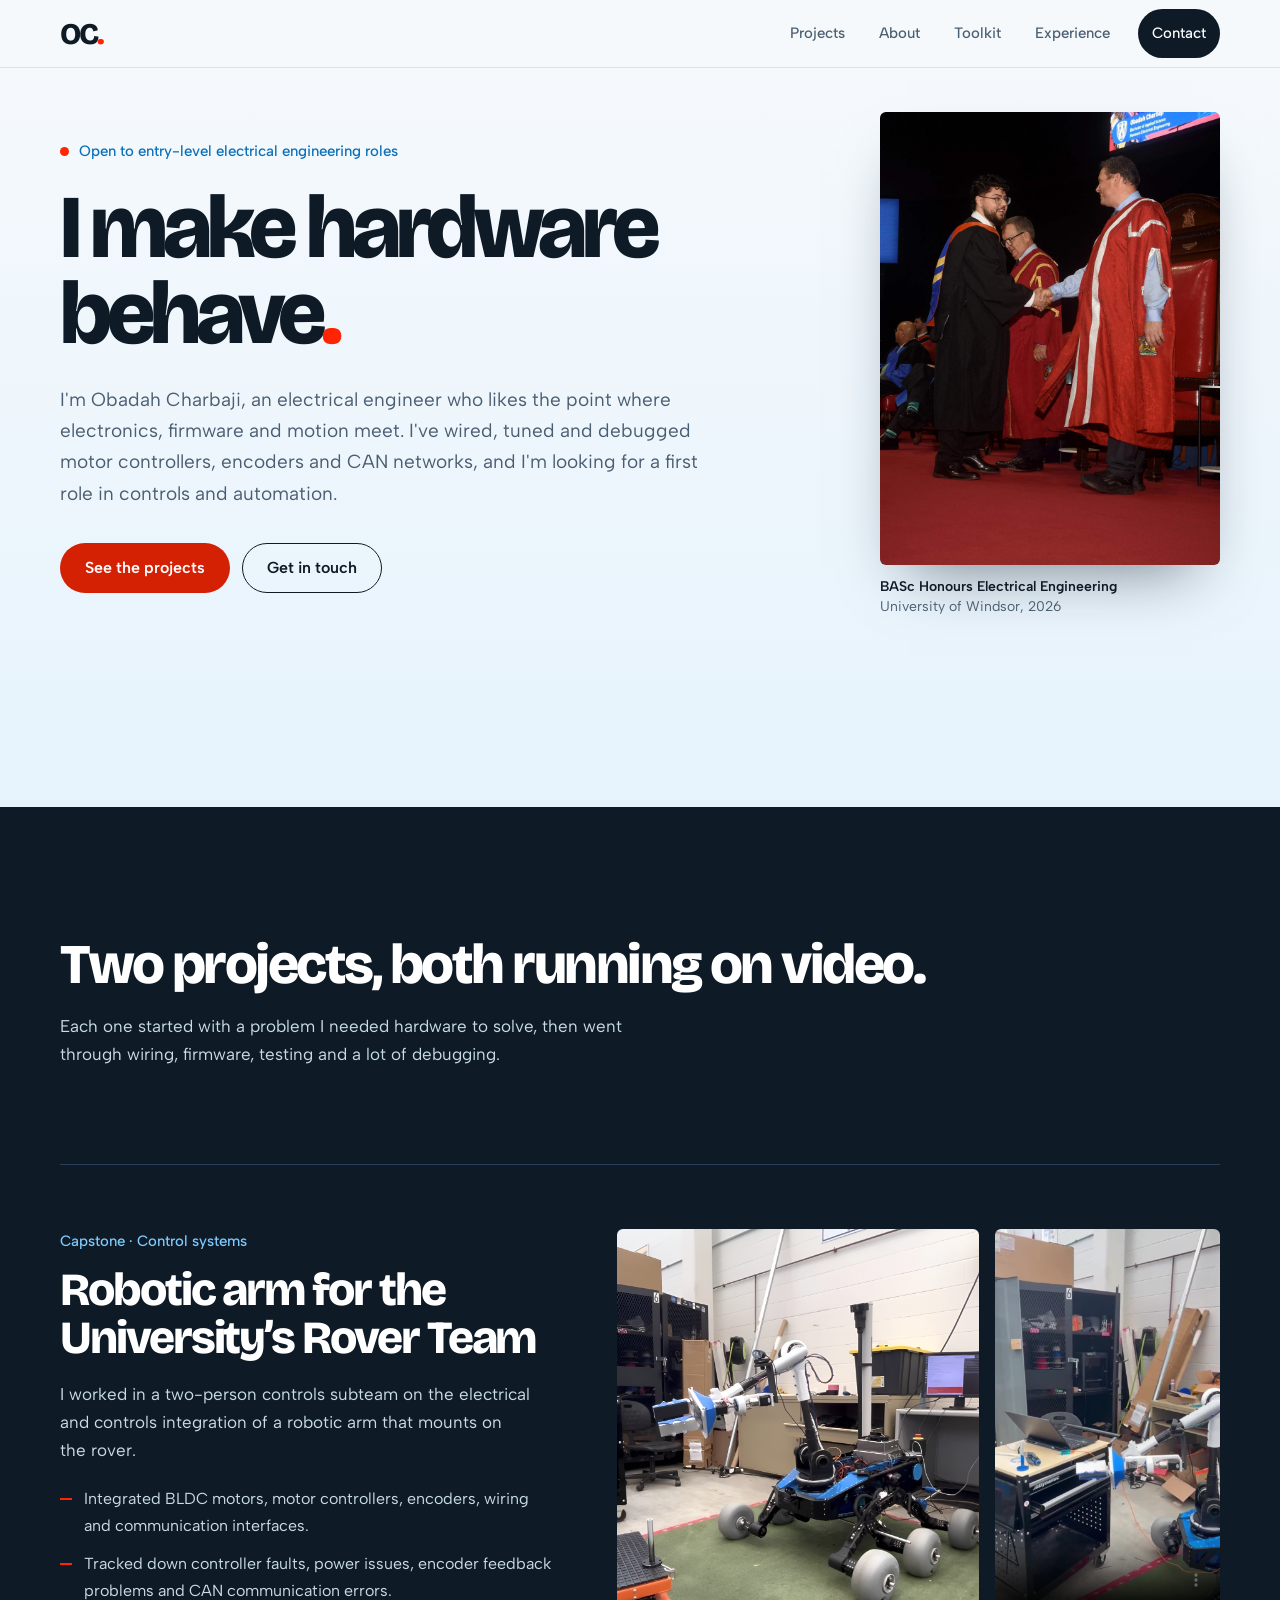
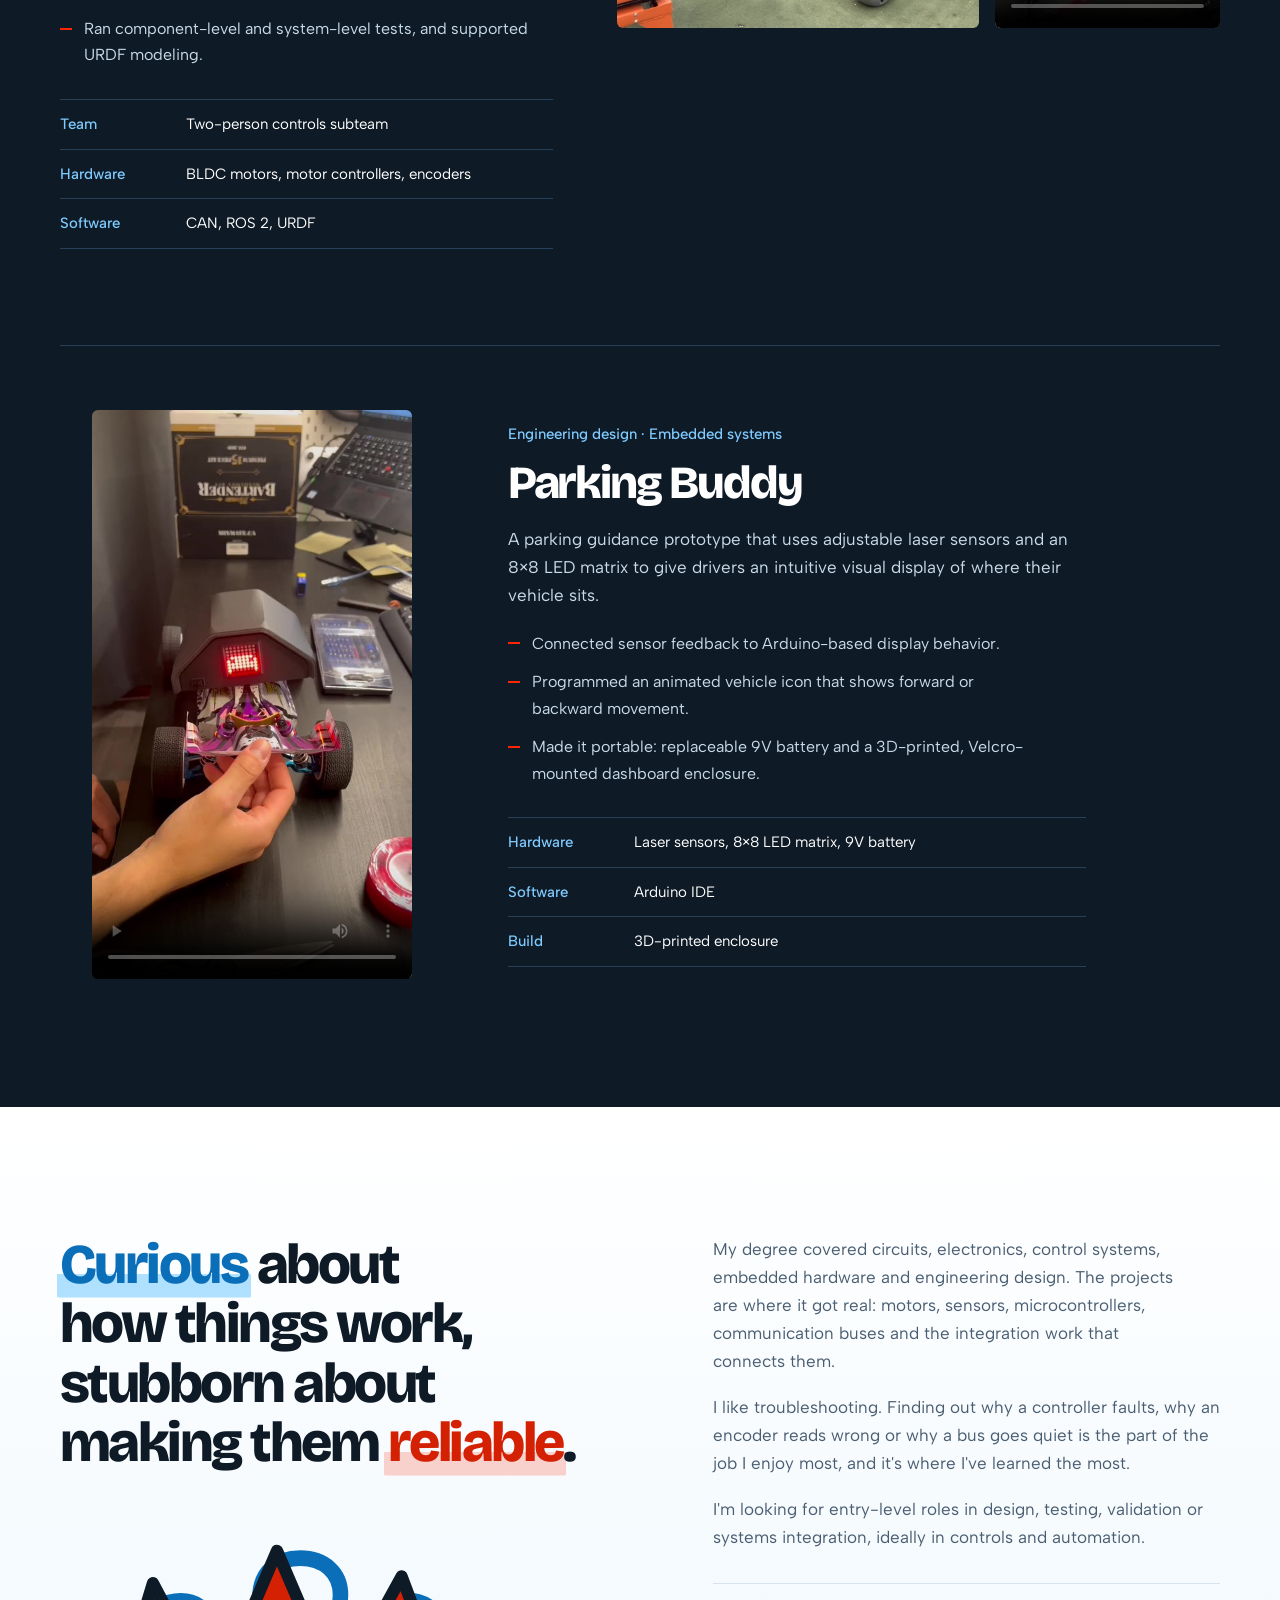
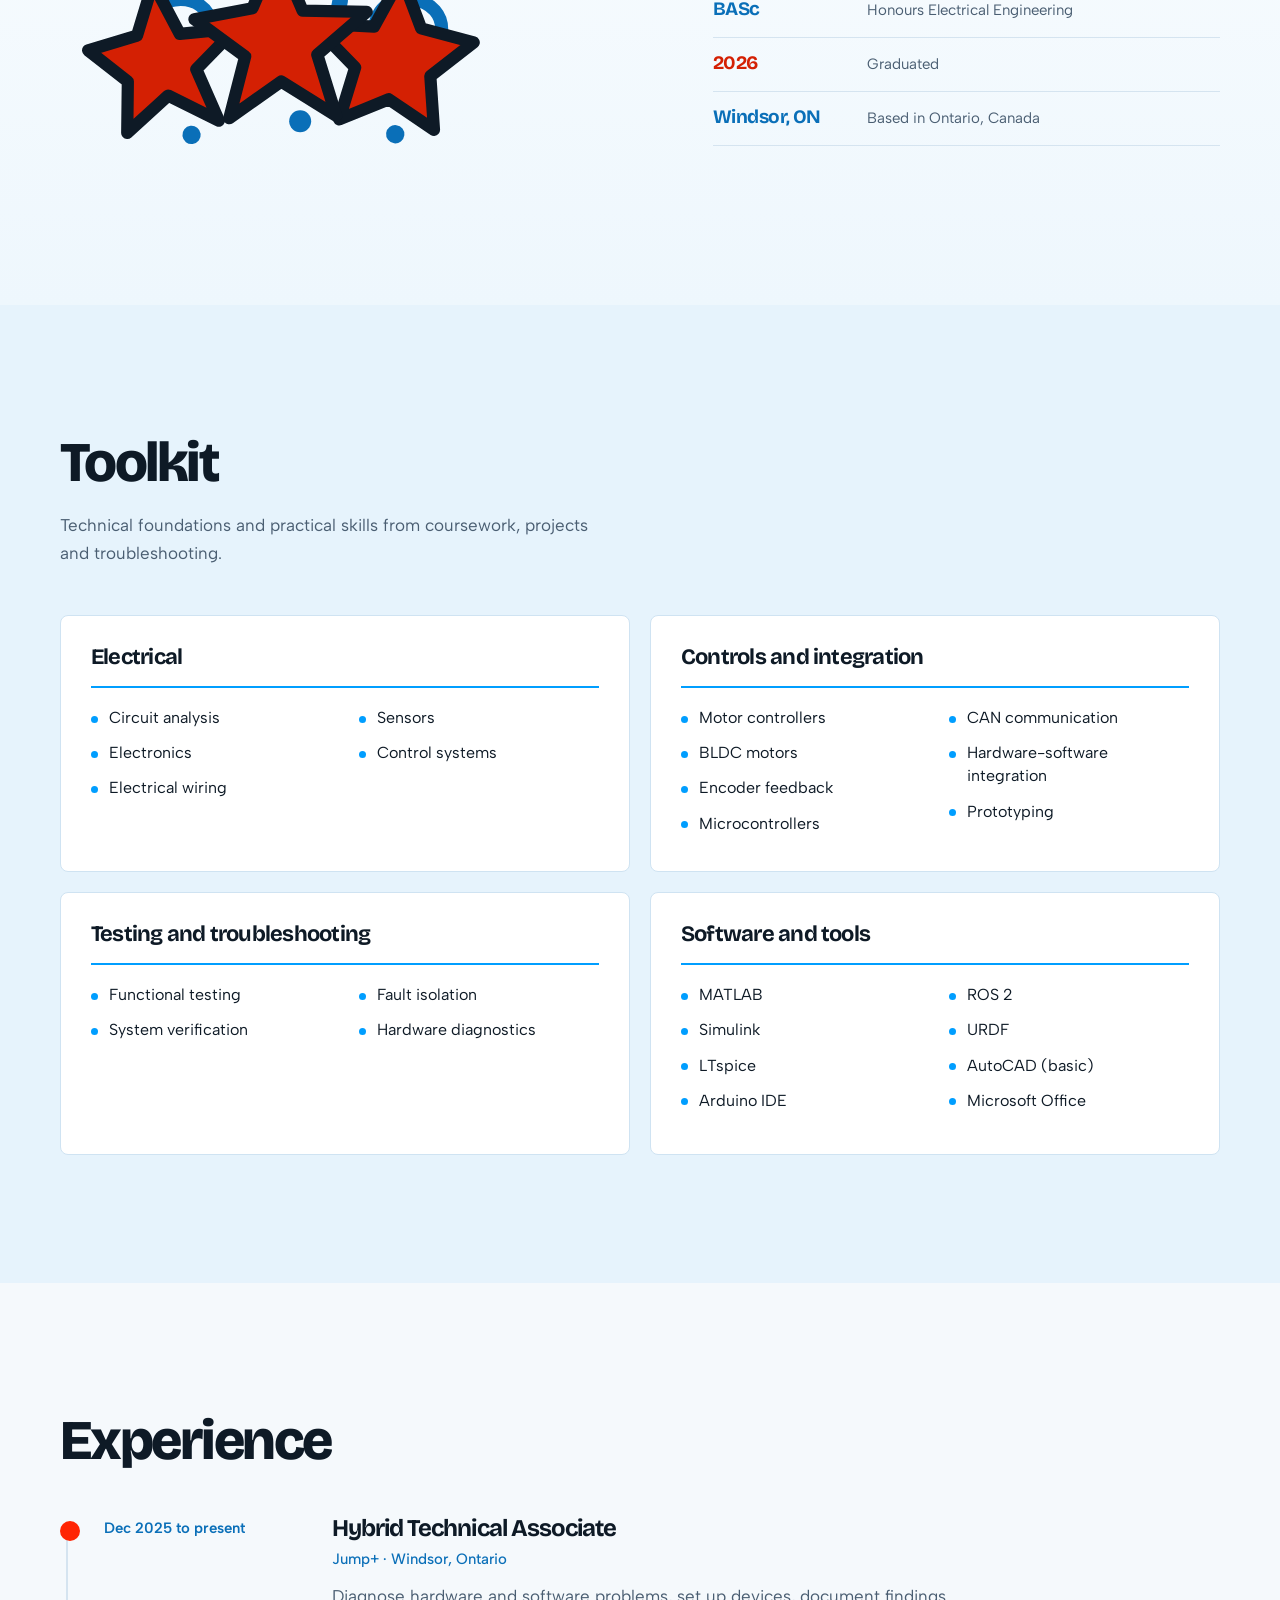
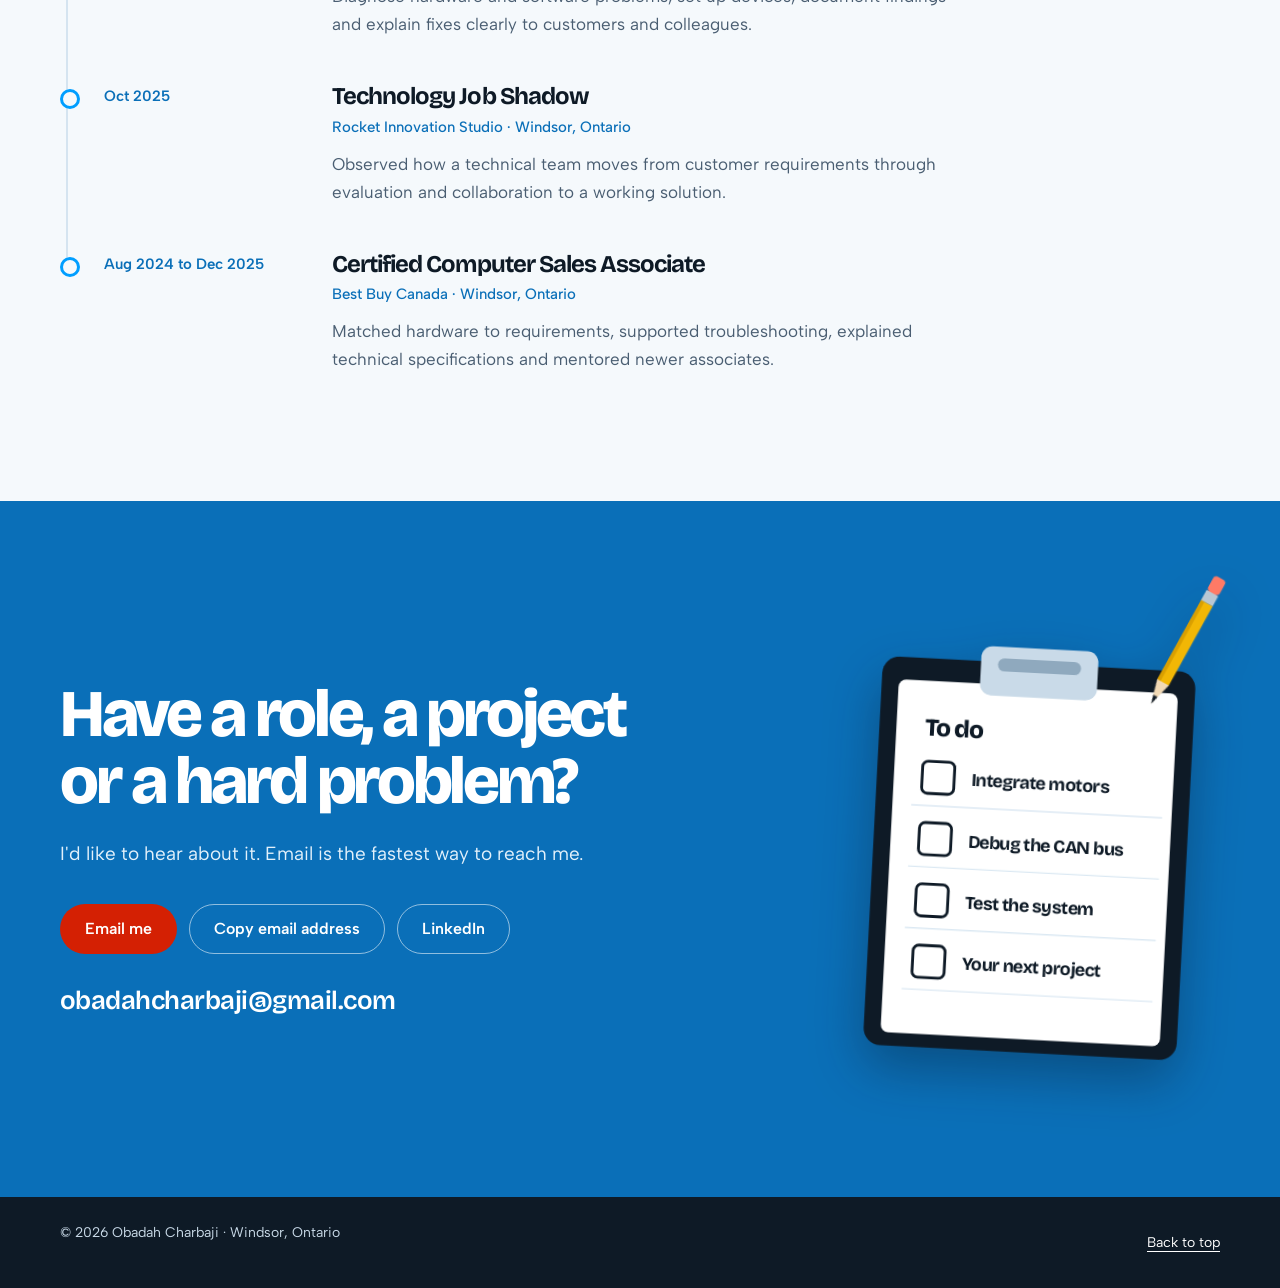
==== index.html @ 1cf09bb7 "Add files via upload" ====
<!DOCTYPE html>
<html lang="en">
<head>
  <meta charset="UTF-8" />
  <meta name="viewport" content="width=device-width, initial-scale=1" />
  <title>Obadah Charbaji · Electrical Engineer, Controls &amp; Automation</title>
  <meta name="description" content="Obadah Charbaji is a 2026 Electrical Engineering graduate (University of Windsor) with hands-on experience in motor control, encoders, CAN, embedded electronics and testing. Open to entry-level roles in controls and automation." />
  <meta name="theme-color" content="#0E1A26" />
  <link rel="canonical" href="https://obadahcharbaji.com/" />
  <meta property="og:type" content="website" />
  <meta property="og:title" content="Obadah Charbaji · Electrical Engineer" />
  <meta property="og:description" content="Controls, embedded electronics and testing. Robotic arm control systems and Parking Buddy, with demo videos." />
  <meta property="og:image" content="og-image.jpg" />
  <meta name="twitter:card" content="summary_large_image" />
  <link rel="icon" href="data:image/svg+xml,%3Csvg xmlns='http://www.w3.org/2000/svg' viewBox='0 0 64 64'%3E%3Crect width='64' height='64' rx='14' fill='%230E1A26'/%3E%3Ctext x='9' y='44' font-family='Arial' font-weight='800' font-size='32' fill='white'%3EOC%3C/text%3E%3Ccircle cx='53' cy='42' r='5' fill='%23FF2504'/%3E%3C/svg%3E" />
  <link rel="preconnect" href="https://fonts.googleapis.com" />
  <link rel="preconnect" href="https://fonts.gstatic.com" crossorigin />
  <link rel="stylesheet" href="https://fonts.googleapis.com/css2?family=Bricolage+Grotesque:opsz,wght@12..96,500;12..96,700;12..96,800&family=Albert+Sans:wght@400;500;600&display=swap" />
  <style>
:root{
  --ink:#0E1A26; --ink-2:#16273A; --paper:#F5F9FC; --white:#FFFFFF;
  --blue:#009EFF; --blue-deep:#0A6FB8; --red:#FF2504; --red-btn:#D42003;
  --muted:#4A5E72; --line:#D5E4F0; --line-dark:#27405A; --on-dark:#C9DAE8;
  --wrap:1160px; --head:'Bricolage Grotesque','Albert Sans',system-ui,sans-serif; --body:'Albert Sans',system-ui,sans-serif;
}
*{box-sizing:border-box}
html{scroll-behavior:smooth;scroll-padding-top:84px}
body{margin:0;background:var(--paper);color:var(--ink);font:400 17px/1.65 var(--body);-webkit-font-smoothing:antialiased;text-rendering:optimizeLegibility}
h1,h2,h3,p,ul,ol,dl,figure,dd{margin:0}
p,li{text-wrap:pretty}h1,h2,h3{text-wrap:balance}
ul,ol{padding:0;list-style:none}
img,video{display:block;max-width:100%}
a{color:inherit}
:focus-visible{outline:3px solid var(--blue);outline-offset:3px;border-radius:2px}
.wrap{width:min(100% - 48px,var(--wrap));margin-inline:auto}
.sr-only{position:absolute;width:1px;height:1px;overflow:hidden;clip:rect(0 0 0 0);white-space:nowrap}
.skip-link{position:absolute;left:16px;top:-80px;z-index:100;background:var(--white);padding:10px 14px;font-weight:600}
.skip-link:focus{top:12px}
.progress{position:fixed;inset:0 0 auto 0;height:3px;z-index:60;background:var(--red);transform-origin:left;transform:scaleX(0)}

/* header */
.site-header{position:sticky;top:0;z-index:50;height:68px;background:rgba(245,249,252,.9);backdrop-filter:blur(14px);border-bottom:1px solid var(--line)}
.bar{height:100%;display:flex;align-items:center;justify-content:space-between}
.brand{font:800 30px/1 var(--head);letter-spacing:-.06em;text-decoration:none}
.brand span{color:var(--red)}
.site-nav{display:flex;align-items:center;gap:6px}
.site-nav a{padding:12px 14px;font-size:15px;font-weight:500;text-decoration:none;border-radius:999px;color:var(--muted);transition:color .15s,background .15s}
.site-nav a:hover{color:var(--ink)}
.site-nav a.is-active{color:var(--ink);background:#E3F1FB}
.site-nav .nav-cta{background:var(--ink);color:var(--white);margin-left:8px}
.site-nav .nav-cta:hover{background:var(--blue-deep);color:var(--white)}
.menu-toggle{display:none;width:44px;height:44px;border:0;background:none;cursor:pointer;position:relative}
.menu-toggle span{position:absolute;left:11px;right:11px;height:2px;background:var(--ink);transition:transform .2s,top .2s}
.menu-toggle span:first-child{top:18px}.menu-toggle span:last-child{top:25px}
.menu-toggle[aria-expanded=true] span:first-child{top:21px;transform:rotate(45deg)}
.menu-toggle[aria-expanded=true] span:last-child{top:21px;transform:rotate(-45deg)}

/* buttons */
.btn{display:inline-flex;align-items:center;justify-content:center;min-height:50px;padding:12px 24px;border-radius:999px;font:600 16px/1 var(--body);text-decoration:none;border:1.5px solid transparent;cursor:pointer;transition:transform .15s,background .15s,color .15s,border-color .15s}
.btn:hover{transform:translateY(-2px)}
.btn-primary{background:var(--red-btn);color:var(--white)}
.btn-primary:hover{background:#B81A02}
.btn-ghost{border-color:var(--ink);color:var(--ink);background:transparent}
.btn-ghost:hover{background:var(--ink);color:var(--white)}
.btn-ghost-light{border-color:rgba(255,255,255,.55);color:var(--white);background:transparent}
.btn-ghost-light:hover{background:var(--white);color:var(--ink)}

/* hero */
.hero{padding:44px 0 0;overflow:hidden;background:linear-gradient(180deg,var(--paper) 0%,#E6F3FC 100%)}
.hero-grid{display:grid;grid-template-columns:minmax(0,1.25fr) minmax(0,.75fr);gap:clamp(32px,6vw,88px);align-items:center}
.hero-status{display:inline-flex;align-items:center;gap:10px;font-size:15px;font-weight:500;color:var(--blue-deep);margin-bottom:22px}
.pulse{width:9px;height:9px;border-radius:50%;background:var(--red)}
.hero h1{font:800 clamp(48px,7vw,96px)/.95 var(--head);letter-spacing:-.055em;max-width:9em}
.hero h1 i{font-style:normal;color:var(--red)}
.lede{margin-top:28px;max-width:34em;font-size:clamp(17px,1.5vw,19px);color:var(--muted)}
.hero-actions{display:flex;flex-wrap:wrap;gap:12px;margin-top:34px}
.hero-photo{position:relative;justify-self:end;width:100%;max-width:340px}
.hero-photo img{width:100%;height:auto;aspect-ratio:3/4;object-fit:cover;border-radius:6px;box-shadow:0 30px 60px -28px rgba(14,26,38,.55)}
.hero-photo figcaption{margin-top:12px;font-size:14px;font-weight:600;line-height:1.4}
.hero-photo figcaption span{font-weight:400;color:var(--muted)}

/* signal wave: the page's one signature moment */
.trace{position:relative;height:170px;margin-top:20px}
.trace canvas{position:absolute;inset:0;width:100%;height:100%;display:block}

/* section scaffolding */
.section-title{font:800 clamp(32px,4.4vw,56px)/1.06 var(--head);letter-spacing:-.045em;max-width:17em}
.section-sub{margin-top:18px;max-width:36em;color:var(--muted)}
.projects,.about,.toolkit,.experience{padding:clamp(72px,10vw,128px) 0}

/* projects */
.projects{background:var(--ink);color:var(--white)}
.projects .section-sub{color:var(--on-dark)}
.case{display:grid;gap:clamp(28px,5vw,72px);align-items:start;margin-top:clamp(56px,8vw,96px);padding-top:clamp(40px,5vw,64px);border-top:1px solid var(--line-dark)}
.case-arm{grid-template-columns:minmax(0,.9fr) minmax(0,1.1fr)}
.case-park{grid-template-columns:minmax(0,.7fr) minmax(0,1.3fr);align-items:center}
.case-kind{font-size:15px;font-weight:500;color:#7FCBFF;margin-bottom:12px}
.case h3{font:800 clamp(30px,3.6vw,46px)/1.05 var(--head);letter-spacing:-.045em;margin-bottom:18px}
.case-text>p:not(.case-kind){color:var(--on-dark);max-width:34em}
.ticks{margin:22px 0 0;display:grid;gap:12px;max-width:34em}
.ticks li{position:relative;padding-left:24px;color:var(--on-dark);font-size:16px}
.ticks li::before{content:"";position:absolute;left:0;top:.72em;width:12px;height:2px;background:var(--red)}
.facts{margin-top:30px;border-top:1px solid var(--line-dark);max-width:34em}
.facts div{display:grid;grid-template-columns:110px 1fr;gap:16px;padding:12px 0;border-bottom:1px solid var(--line-dark);font-size:15px}
.facts dt{color:#7FCBFF;font-weight:500}
.facts dd{color:var(--white)}
.case-media{min-width:0}
.case-arm .case-media{display:grid;grid-template-columns:minmax(0,1fr) minmax(0,.62fr);gap:16px;align-items:stretch}
.case-park .case-media{display:flex;justify-content:center}
.shot{position:relative;min-width:0}
.shot-photo img{width:100%;height:100%;object-fit:cover;border-radius:6px}
.shot video{width:100%;height:auto;background:#060D14;border-radius:6px;aspect-ratio:9/16;object-fit:contain}
.case-park .shot{width:min(100%,320px)}
.shot figcaption{margin-top:10px;font-size:14px;color:var(--on-dark)}
.shot-photo{display:flex}

/* about */
.about{background:linear-gradient(180deg,var(--white) 0%,#EEF7FD 100%)}
.hl{background-color:transparent;background-repeat:no-repeat;background-position:0 100%;background-size:100% .42em;padding:0 .06em;margin:0 -.06em;border-radius:2px}
.hl-blue{color:var(--blue-deep);background-image:linear-gradient(rgba(0,158,255,.3),rgba(0,158,255,.3))}
.hl-red{color:var(--red-btn);background-image:linear-gradient(rgba(255,37,4,.2),rgba(255,37,4,.2))}
.about-grid{display:grid;grid-template-columns:minmax(0,1fr) minmax(0,.9fr);gap:clamp(32px,7vw,100px);align-items:start}
.about-body{display:grid;gap:18px;color:var(--muted)}
.stat-row{display:grid;gap:0;margin-top:14px;border-top:1px solid var(--line)}
.stat-row li{padding:14px 0;border-bottom:1px solid var(--line);color:var(--muted);font-size:15px}
.stat-row strong{display:inline-block;min-width:150px;font:700 19px/1.2 var(--head);letter-spacing:-.03em;color:var(--blue-deep)}
.stat-row li:nth-child(2) strong{color:var(--red-btn)}

/* three question marks shrink, then three stars pop in */
.about-lead{display:grid;gap:36px}
.qstars{max-width:440px}
.qs-svg{display:block;width:100%;height:auto;overflow:visible}
.qm,.st{transform-box:fill-box;transform-origin:50% 55%}
.qm path{fill:none;stroke:var(--blue-deep);stroke-width:17;stroke-linecap:round;stroke-linejoin:round}
.qm circle{fill:var(--blue-deep)}
.st{fill:var(--red-btn);stroke:var(--ink);stroke-width:20;stroke-linejoin:round;opacity:0;transform:scale(0)}
.qm{transition:transform .45s cubic-bezier(.5,0,.75,0),opacity .4s ease}
.qstars.is-on .qm{transform:scale(0);opacity:0}
.qstars.is-on .qm1{transition-delay:.9s}.qstars.is-on .qm2{transition-delay:1.05s}.qstars.is-on .qm3{transition-delay:1.2s}
.qstars.is-on .st{animation:starpop .6s cubic-bezier(.2,.9,.3,1) both}
.qstars.is-on .st1{animation-delay:1.3s}.qstars.is-on .st2{animation-delay:1.65s}.qstars.is-on .st3{animation-delay:1.5s}
@keyframes starpop{0%{transform:scale(0);opacity:0}15%{opacity:1}65%{transform:scale(1.18);opacity:1}100%{transform:scale(1);opacity:1}}
.qstars.is-reset *{transition:none!important;animation:none!important}
.qstars.is-static .qm{display:none}.qstars.is-static .st{opacity:1;transform:none}

/* toolkit */
.toolkit{background:#E6F3FC}
.kit{margin-top:48px;display:grid;grid-template-columns:repeat(2,minmax(0,1fr));gap:20px}
.kit-group{background:var(--white);border:1px solid #CFE3F2;border-radius:8px;padding:28px 30px 30px}
.kit-group h3{font:700 22px/1.2 var(--head);letter-spacing:-.035em;padding-bottom:16px;margin-bottom:18px;border-bottom:2px solid var(--blue)}
.kit-group ul{columns:2;column-gap:28px}
.kit-group li{position:relative;padding-left:18px;margin-bottom:12px;font-size:16px;line-height:1.45;break-inside:avoid}
.kit-group li::before{content:"";position:absolute;left:0;top:.6em;width:7px;height:7px;border-radius:50%;background:var(--blue)}

/* experience */
.experience{background:var(--paper)}
.timeline{margin-top:44px;position:relative}
.timeline li{position:relative;display:grid;grid-template-columns:200px minmax(0,1fr);gap:28px;padding:0 0 44px 44px}
.timeline li:last-child{padding-bottom:0}
.timeline li::before{content:"";position:absolute;left:0;top:7px;width:14px;height:14px;border-radius:50%;background:var(--paper);border:3px solid var(--blue);z-index:1}
.timeline li::after{content:"";position:absolute;left:6px;top:14px;bottom:-7px;width:2px;background:var(--line)}
.timeline li:last-child::after{display:none}
.timeline li:first-child::before{background:var(--red);border-color:var(--red)}
.timeline time{font-size:15px;font-weight:600;color:var(--blue-deep);padding-top:2px}
.timeline h3{font:700 24px/1.2 var(--head);letter-spacing:-.04em}
.where{margin:4px 0 10px;font-weight:500;color:var(--blue-deep);font-size:15px}
.timeline p:last-child{color:var(--muted);max-width:38em}

/* contact */
.contact{background:var(--blue-deep);color:var(--white);padding:clamp(80px,11vw,140px) 0}
.contact h2{font:800 clamp(38px,5.2vw,72px)/1.02 var(--head);letter-spacing:-.05em;max-width:11em}
.contact-main>p:first-of-type{margin-top:22px;font-size:19px;color:#E3F1FB}
.contact-actions{display:flex;flex-wrap:wrap;gap:12px;margin-top:34px}
.email-line{margin-top:30px;font:600 clamp(18px,2.4vw,26px)/1.3 var(--head);letter-spacing:-.02em;overflow-wrap:anywhere}

.site-footer{background:var(--ink);color:var(--on-dark);padding:24px 0;font-size:14px}
.foot{display:flex;justify-content:space-between;gap:12px;flex-wrap:wrap}
.site-footer a{color:var(--white);text-underline-offset:4px;padding:10px 0}
.toast{position:fixed;left:50%;bottom:28px;transform:translate(-50%,20px);background:var(--ink);color:var(--white);padding:12px 20px;border-radius:999px;font-weight:500;font-size:15px;opacity:0;pointer-events:none;transition:opacity .2s,transform .2s;z-index:80}
.toast.show{opacity:1;transform:translate(-50%,0)}


/* clipboard: a pencil ticks off the to-do list */
.contact-grid{display:grid;grid-template-columns:minmax(0,1.3fr) minmax(0,.7fr);gap:clamp(32px,6vw,88px);align-items:center}
.clip{justify-self:center;width:100%;max-width:340px;transform:rotate(3deg);filter:drop-shadow(0 22px 26px rgba(6,20,34,.35))}
.clip-svg{display:block;width:100%;height:auto;overflow:visible}
.clip-title{font:800 26px var(--head);letter-spacing:-.04em;fill:var(--ink)}
.task{font:700 19px var(--head);letter-spacing:-.03em;fill:var(--ink)}
.rule{stroke:#DCE9F3;stroke-width:1.5}
.box{fill:none;stroke:var(--ink);stroke-width:3}
.tick{fill:none;stroke:var(--red-btn);stroke-width:6;stroke-linecap:round;stroke-linejoin:round;stroke-dasharray:1;stroke-dashoffset:1}
.strike{stroke:var(--ink);stroke-width:2.5;stroke-linecap:round;stroke-dasharray:1;stroke-dashoffset:1}
.pencil{transform:translate(300px,60px)}
@keyframes pencilmove{0.0%{transform:translate(300px,60px);animation-timing-function:ease-in-out}6.916%{transform:translate(300px,60px);animation-timing-function:ease-in-out}14.523%{transform:translate(69px,150px);animation-timing-function:linear}16.321%{transform:translate(76px,158px);animation-timing-function:linear}20.47%{transform:translate(91px,141px);animation-timing-function:ease-in-out}25.588%{transform:translate(91px,141px);animation-timing-function:ease-in-out}33.195%{transform:translate(69px,215px);animation-timing-function:linear}34.993%{transform:translate(76px,223px);animation-timing-function:linear}39.142%{transform:translate(91px,206px);animation-timing-function:ease-in-out}44.26%{transform:translate(91px,206px);animation-timing-function:ease-in-out}51.867%{transform:translate(69px,280px);animation-timing-function:linear}53.665%{transform:translate(76px,288px);animation-timing-function:linear}57.815%{transform:translate(91px,271px);animation-timing-function:ease-in-out}62.932%{transform:translate(91px,271px);animation-timing-function:ease-in-out}70.539%{transform:translate(69px,345px);animation-timing-function:linear}72.337%{transform:translate(76px,353px);animation-timing-function:linear}76.487%{transform:translate(91px,336px);animation-timing-function:ease-in-out}86.169%{transform:translate(91px,336px);animation-timing-function:ease-in-out}97.234%{transform:translate(292px,428px);animation-timing-function:ease-in-out}100.0%{transform:translate(292px,428px);animation-timing-function:ease-in-out}}
@keyframes drawit{to{stroke-dashoffset:0}}
@keyframes dimtask{to{fill:#7C8FA1}}
@keyframes redtask{to{fill:var(--red-btn)}}
.clip.is-on .pencil{animation:pencilmove 7.23s both}
.clip.is-on .k0{animation:drawit .43s linear 1.05s both}
.clip.is-on .k1{animation:drawit .43s linear 2.40s both}
.clip.is-on .k2{animation:drawit .43s linear 3.75s both}
.clip.is-on .k3{animation:drawit .43s linear 5.10s both}
.clip.is-on .s0{animation:drawit .3s ease-out 1.48s both}
.clip.is-on .t0{animation:dimtask .3s ease-out 1.48s both}
.clip.is-on .s1{animation:drawit .3s ease-out 2.83s both}
.clip.is-on .t1{animation:dimtask .3s ease-out 2.83s both}
.clip.is-on .s2{animation:drawit .3s ease-out 4.18s both}
.clip.is-on .t2{animation:dimtask .3s ease-out 4.18s both}
.clip.is-on .t3{animation:redtask .3s ease-out 5.40s both}
.clip.is-reset *{animation:none!important}
.clip.is-static .tick,.clip.is-static .strike{stroke-dashoffset:0}
.clip.is-static .pencil{transform:translate(292px,428px)}
.clip.is-static .t0,.clip.is-static .t1,.clip.is-static .t2{fill:#7C8FA1}.clip.is-static .t3{fill:var(--red-btn)}
@media(max-width:900px){.contact-grid{grid-template-columns:1fr}.clip{justify-self:start;max-width:300px;margin-top:8px}}

/* responsive */
@media(max-width:900px){
  .hero{padding-top:44px}
  .hero-grid{grid-template-columns:1fr}
  .hero-photo{justify-self:start;max-width:340px}
  .case-arm,.case-park,.about-grid{grid-template-columns:1fr}
  .case-park .case-media{order:2}
  .case-park .case-media{justify-content:flex-start}
  .kit{grid-template-columns:1fr}
}
@media(max-width:760px){
  .menu-toggle{display:block}
  .site-nav{position:absolute;top:67px;left:0;right:0;display:none;flex-direction:column;align-items:stretch;gap:0;padding:12px 24px 20px;background:var(--paper);border-bottom:1px solid var(--line)}
  .site-nav.open{display:flex}
  .site-nav a{padding:14px 8px;border-radius:0;font-size:17px}
  .site-nav .nav-cta{margin:8px 0 0;text-align:center;border-radius:999px}
  .trace{height:140px}
  .case-arm .case-media{grid-template-columns:1fr 1fr}
  .timeline li{grid-template-columns:1fr;gap:4px;padding-left:36px}
  .facts div{grid-template-columns:90px 1fr}
  .stat-row strong{display:block;min-width:0}
}
@media(max-width:480px){.kit-group{padding:24px 22px}.kit-group ul{columns:1}.wrap{width:min(100% - 36px,var(--wrap))}.btn{width:100%}.contact-actions .btn{width:100%}}

@media(prefers-reduced-motion:reduce){
  html{scroll-behavior:auto}
  .qs .q,.qs .s{transition:none!important}
  *,*::before,*::after{animation:none!important;transition:none!important}
}
@media print{.site-header,.progress,.hero-photo,.trace,.toast,video,.menu-toggle{display:none!important}body{font-size:12pt}.projects,.contact,.toolkit{background:none;color:#000}.case-text *,.contact *{color:#000!important}}

</style>
  
  <script type="application/ld+json">
  {"@context":"https://schema.org","@type":"Person","name":"Obadah Charbaji","jobTitle":"Electrical Engineering Graduate","email":"mailto:obadahcharbaji@gmail.com","alumniOf":"University of Windsor","address":{"@type":"PostalAddress","addressLocality":"Windsor","addressRegion":"ON","addressCountry":"CA"},"sameAs":["https://www.linkedin.com/in/obadah-charbaji/"]}
  </script>
</head>
<body>
  <a class="skip-link" href="#main">Skip to main content</a>
  <div class="progress" aria-hidden="true"></div>

  <header class="site-header" id="top">
    <div class="wrap bar">
      <a class="brand" href="#top" aria-label="Obadah Charbaji, back to top">OC<span>.</span></a>
      <button class="menu-toggle" type="button" aria-label="Open navigation" aria-controls="site-nav" aria-expanded="false"><span></span><span></span></button>
      <nav class="site-nav" id="site-nav" aria-label="Main">
        <a href="#projects">Projects</a>
        <a href="#about">About</a>
        <a href="#toolkit">Toolkit</a>
        <a href="#experience">Experience</a>
        <a class="nav-cta" href="#contact">Contact</a>
      </nav>
    </div>
  </header>

  <main id="main">
    <section class="hero" aria-labelledby="hero-title">
      <div class="wrap hero-grid">
        <div class="hero-copy">
          <p class="hero-status"><span class="pulse" aria-hidden="true"></span>Open to entry-level electrical engineering roles</p>
          <h1 id="hero-title">I make hardware behave<i>.</i></h1>
          <p class="lede">I'm Obadah Charbaji, an electrical engineer who likes the point where electronics, firmware and motion meet. I've wired, tuned and debugged motor controllers, encoders and CAN networks, and I'm looking for a first role in controls and automation.</p>
          <div class="hero-actions">
            <a class="btn btn-primary" href="#projects">See the projects</a>
            <a class="btn btn-ghost" href="#contact">Get in touch</a>
          </div>
        </div>
        <figure class="hero-photo">
          <picture><img src="graduation-photo.png" alt="Obadah Charbaji shaking hands on stage at the University of Windsor graduation ceremony, with his name and degree on the screen above" width="960" height="1437" fetchpriority="high"></picture>
          <figcaption>BASc Honours Electrical Engineering<br><span>University of Windsor, 2026</span></figcaption>
        </figure>
      </div>

      <div class="wrap">
        <div class="trace" aria-hidden="true"><canvas id="wave"></canvas></div>
      </div>
    </section>

    <section class="projects" id="projects" aria-labelledby="projects-title">
      <div class="wrap">
        <h2 id="projects-title" class="section-title">Two projects, both running on video.</h2>
        <p class="section-sub">Each one started with a problem I needed hardware to solve, then went through wiring, firmware, testing and a lot of debugging.</p>

        <article class="case case-arm">
          <div class="case-text">
            <p class="case-kind">Capstone · Control systems</p>
            <h3>Robotic arm for the University’s Rover Team</h3>
            <p>I worked in a two-person controls subteam on the electrical and controls integration of a robotic arm that mounts on the rover.</p>
            <ul class="ticks">
              <li>Integrated BLDC motors, motor controllers, encoders, wiring and communication interfaces.</li>
              <li>Tracked down controller faults, power issues, encoder feedback problems and CAN communication errors.</li>
              <li>Ran component-level and system-level tests, and supported URDF modeling.</li>
            </ul>
            <dl class="facts">
              <div><dt>Team</dt><dd>Two-person controls subteam</dd></div>
              <div><dt>Hardware</dt><dd>BLDC motors, motor controllers, encoders</dd></div>
              <div><dt>Software</dt><dd>CAN, ROS 2, URDF</dd></div>
            </dl>
          </div>
          <div class="case-media">
            <figure class="shot shot-photo">
              <picture><img src="robotic-arm.jpg.png" alt="The rover and its robotic arm on the lab floor, with the controls laptop on the bench behind" width="1200" height="1281" loading="lazy"></picture>
            </figure>
            <figure class="shot shot-video">
              <video controls playsinline preload="metadata" poster="robotic-arm-poster.jpg" aria-label="Robotic arm demonstration video" width="720" height="1280">
                <source src="robotic-arm-demo.mp4" type="video/mp4">
                <a href="robotic-arm-demo.mp4">Download the robotic arm demonstration</a>
              </video>
            </figure>
          </div>
        </article>

        <article class="case case-park">
          <div class="case-media">
            <figure class="shot shot-video">
              <video controls playsinline preload="metadata" poster="parking-buddy-poster.jpg" aria-label="Parking Buddy demonstration video" width="480" height="852">
                <source src="parking-buddy-demo.mp4" type="video/mp4">
                <a href="parking-buddy-demo.mp4">Download the Parking Buddy demonstration</a>
              </video>
            </figure>
          </div>
          <div class="case-text">
            <p class="case-kind">Engineering design · Embedded systems</p>
            <h3>Parking Buddy</h3>
            <p>A parking guidance prototype that uses adjustable laser sensors and an 8×8 LED matrix to give drivers an intuitive visual display of where their vehicle sits.</p>
            <ul class="ticks">
              <li>Connected sensor feedback to Arduino-based display behavior.</li>
              <li>Programmed an animated vehicle icon that shows forward or backward movement.</li>
              <li>Made it portable: replaceable 9V battery and a 3D-printed, Velcro-mounted dashboard enclosure.</li>
            </ul>
            <dl class="facts">
              <div><dt>Hardware</dt><dd>Laser sensors, 8×8 LED matrix, 9V battery</dd></div>
              <div><dt>Software</dt><dd>Arduino IDE</dd></div>
              <div><dt>Build</dt><dd>3D-printed enclosure</dd></div>
            </dl>
          </div>
        </article>
      </div>
    </section>

    <section class="about" id="about" aria-labelledby="about-title">
      <div class="wrap about-grid">
        <div class="about-lead"><h2 id="about-title" class="section-title"><mark class="hl hl-blue">Curious</mark> about how things work, stubborn about making them <mark class="hl hl-red">reliable</mark>.</h2><div class="qstars" aria-hidden="true"><svg class="qs-svg" viewBox="0 0 720 440" role="presentation" focusable="false">
  <g transform="translate(110 150) rotate(-7) scale(1.25)"><g class="qm qm1"><path d="M18 52C18 22 38 8 62 8C88 8 106 24 106 48C106 90 62 96 62 140"/><circle cx="62" cy="186" r="12"/></g></g>
  <g transform="translate(300 70) scale(1.5)"><g class="qm qm2"><path d="M18 52C18 22 38 8 62 8C88 8 106 24 106 48C106 90 62 96 62 140"/><circle cx="62" cy="186" r="12"/></g></g>
  <g transform="translate(500 130) rotate(7) scale(1.25)"><g class="qm qm3"><path d="M18 52C18 22 38 8 62 8C88 8 106 24 106 48C106 90 62 96 62 140"/><circle cx="62" cy="186" r="12"/></g></g>
  <polygon class="st st1" points="152,123 196,206 288,197 223,264 260,348 177,307 110,368 111,284 46,233 126,209"/>
  <polygon class="st st2" points="559,112 591,197 677,220 606,275 612,363 538,313 457,346 483,261 413,189 514,194"/>
  <polygon class="st st3" points="355,70 397,168 502,170 421,240 452,340 362,284 277,344 303,243 220,182 315,164"/>
</svg></div></div>
        <div class="about-body">
          <p>My degree covered circuits, electronics, control systems, embedded hardware and engineering design. The projects are where it got real: motors, sensors, microcontrollers, communication buses and the integration work that connects them.</p>
          <p>I like troubleshooting. Finding out why a controller faults, why an encoder reads wrong or why a bus goes quiet is the part of the job I enjoy most, and it's where I've learned the most.</p>
          <p>I'm looking for entry-level roles in design, testing, validation or systems integration, ideally in controls and automation.</p>
          <ul class="stat-row" aria-label="At a glance">
            <li><strong>BASc</strong> Honours Electrical Engineering</li>
            <li><strong>2026</strong> Graduated</li>
            <li><strong>Windsor, ON</strong> Based in Ontario, Canada</li>
          </ul>
        </div>
      </div>
    </section>

    <section class="toolkit" id="toolkit" aria-labelledby="toolkit-title">
      <div class="wrap">
        <h2 id="toolkit-title" class="section-title">Toolkit</h2>
        <p class="section-sub">Technical foundations and practical skills from coursework, projects and troubleshooting.</p>
        <div class="kit">
          <div class="kit-group"><h3>Electrical</h3><ul><li>Circuit analysis</li><li>Electronics</li><li>Electrical wiring</li><li>Sensors</li><li>Control systems</li></ul></div>
          <div class="kit-group"><h3>Controls and integration</h3><ul><li>Motor controllers</li><li>BLDC motors</li><li>Encoder feedback</li><li>Microcontrollers</li><li>CAN communication</li><li>Hardware-software integration</li><li>Prototyping</li></ul></div>
          <div class="kit-group"><h3>Testing and troubleshooting</h3><ul><li>Functional testing</li><li>System verification</li><li>Fault isolation</li><li>Hardware diagnostics</li></ul></div>
          <div class="kit-group"><h3>Software and tools</h3><ul><li>MATLAB</li><li>Simulink</li><li>LTspice</li><li>Arduino IDE</li><li>ROS 2</li><li>URDF</li><li>AutoCAD (basic)</li><li>Microsoft Office</li></ul></div>
        </div>
      </div>
    </section>

    <section class="experience" id="experience" aria-labelledby="experience-title">
      <div class="wrap">
        <h2 id="experience-title" class="section-title">Experience</h2>
        <ol class="timeline">
          <li><time>Dec 2025 to present</time><div><h3>Hybrid Technical Associate</h3><p class="where">Jump+ · Windsor, Ontario</p><p>Diagnose hardware and software problems, set up devices, document findings and explain fixes clearly to customers and colleagues.</p></div></li>
          <li><time>Oct 2025</time><div><h3>Technology Job Shadow</h3><p class="where">Rocket Innovation Studio · Windsor, Ontario</p><p>Observed how a technical team moves from customer requirements through evaluation and collaboration to a working solution.</p></div></li>
          <li><time>Aug 2024 to Dec 2025</time><div><h3>Certified Computer Sales Associate</h3><p class="where">Best Buy Canada · Windsor, Ontario</p><p>Matched hardware to requirements, supported troubleshooting, explained technical specifications and mentored newer associates.</p></div></li>
        </ol>
      </div>
    </section>

    <section class="contact" id="contact" aria-labelledby="contact-title">
      <div class="wrap contact-grid"><div class="contact-main">
        <h2 id="contact-title">Have a role, a project or a hard problem?</h2>
        <p>I'd like to hear about it. Email is the fastest way to reach me.</p>
        <div class="contact-actions">
          <a class="btn btn-primary" href="mailto:obadahcharbaji@gmail.com?subject=Engineering%20opportunity">Email me</a>
          <button class="btn btn-ghost-light" type="button" data-copy="obadahcharbaji@gmail.com">Copy email address</button>
          <a class="btn btn-ghost-light" href="https://www.linkedin.com/in/obadah-charbaji/" target="_blank" rel="noopener noreferrer">LinkedIn <span class="sr-only">(opens in a new tab)</span></a>
        </div>
        <p class="email-line">obadahcharbaji@gmail.com</p>
      </div><div class="clip" aria-hidden="true"><svg class="clip-svg" viewBox="0 0 360 440" role="presentation" focusable="false">
  <rect x="14" y="24" width="332" height="412" rx="18" fill="#0E1A26"/>
  <rect x="32" y="48" width="296" height="374" rx="8" fill="#FFFFFF"/>
  <rect x="118" y="8" width="124" height="52" rx="12" fill="#C9DAE8"/>
  <rect x="136" y="20" width="88" height="14" rx="7" fill="#8FA9BE"/>
  <text class="clip-title" x="62" y="106">To do</text>
    <line class="rule" x1="52" y1="180" x2="318" y2="180"/>
    <rect class="box" x="62" y="133" width="34" height="34" rx="6"/>
    <text class="task t0" x="114" y="157">Integrate motors</text>
    <line class="strike s0" x1="114" y1="151" x2="260" y2="151" pathLength="1"/>
    <path class="tick k0" pathLength="1" d="M69 150 L76 158 L91 141"/>
    <line class="rule" x1="52" y1="245" x2="318" y2="245"/>
    <rect class="box" x="62" y="198" width="34" height="34" rx="6"/>
    <text class="task t1" x="114" y="222">Debug the CAN bus</text>
    <line class="strike s1" x1="114" y1="216" x2="260" y2="216" pathLength="1"/>
    <path class="tick k1" pathLength="1" d="M69 215 L76 223 L91 206"/>
    <line class="rule" x1="52" y1="310" x2="318" y2="310"/>
    <rect class="box" x="62" y="263" width="34" height="34" rx="6"/>
    <text class="task t2" x="114" y="287">Test the system</text>
    <line class="strike s2" x1="114" y1="281" x2="260" y2="281" pathLength="1"/>
    <path class="tick k2" pathLength="1" d="M69 280 L76 288 L91 271"/>
    <line class="rule" x1="52" y1="375" x2="318" y2="375"/>
    <rect class="box" x="62" y="328" width="34" height="34" rx="6"/>
    <text class="task t3" x="114" y="352">Your next project</text>
    <path class="tick k3" pathLength="1" d="M69 345 L76 353 L91 336"/>
  <g class="pencil"><g transform="rotate(26)">
    <polygon points="0,0 -7,-26 7,-26" fill="#F1D9B5"/><polygon points="0,0 -2.6,-9.5 2.6,-9.5" fill="#0E1A26"/>
    <rect x="-7" y="-122" width="14" height="96" fill="#F2B705"/><rect x="-7" y="-122" width="4" height="96" fill="#D99F00"/>
    <rect x="-7" y="-134" width="14" height="12" fill="#B8C7D4"/><rect x="-7" y="-152" width="14" height="18" rx="4" fill="#FF7A66"/>
  </g></g>
</svg></div></div>
    </section>
  </main>

  <footer class="site-footer"><div class="wrap foot"><span>© <span id="year">2026</span> Obadah Charbaji · Windsor, Ontario</span><a href="#top">Back to top</a></div></footer>
  <div class="toast" role="status" aria-live="polite"></div>
<script>
(() => {
  const reduce = matchMedia('(prefers-reduced-motion: reduce)').matches;
  const $ = (s, r = document) => r.querySelector(s);
  const $$ = (s, r = document) => [...r.querySelectorAll(s)];

  // mobile menu
  const btn = $('.menu-toggle'), nav = $('.site-nav');
  const setMenu = open => {
    nav.classList.toggle('open', open);
    btn.setAttribute('aria-expanded', String(open));
    btn.setAttribute('aria-label', open ? 'Close navigation' : 'Open navigation');
  };
  btn.addEventListener('click', () => setMenu(!nav.classList.contains('open')));
  $$('a', nav).forEach(a => a.addEventListener('click', () => setMenu(false)));
  addEventListener('keydown', e => { if (e.key === 'Escape') setMenu(false); });

  // brand returns to the very top
  $('.brand').addEventListener('click', e => {
    e.preventDefault();
    scrollTo({ top: 0, behavior: reduce ? 'auto' : 'smooth' });
    if (location.hash) history.replaceState(null, '', location.pathname + location.search);
  });

  // reading progress
  const bar = $('.progress');
  const onScroll = () => {
    const max = document.documentElement.scrollHeight - innerHeight;
    bar.style.transform = `scaleX(${max > 0 ? Math.min(scrollY / max, 1) : 0})`;
  };
  addEventListener('scroll', onScroll, { passive: true }); onScroll();

  // highlight the current section in the nav
  const links = new Map($$('.site-nav a[href^="#"]').map(a => [a.getAttribute('href').slice(1), a]));
  if ('IntersectionObserver' in window) {
    const io = new IntersectionObserver(entries => {
      entries.forEach(en => {
        const link = links.get(en.target.id);
        if (link && en.isIntersecting) {
          links.forEach(l => l.classList.remove('is-active'));
          if (!link.classList.contains('nav-cta')) link.classList.add('is-active');
        }
      });
    }, { rootMargin: '-45% 0px -50% 0px' });
    links.forEach((_, id) => { const s = document.getElementById(id); if (s) io.observe(s); });
  }

  // only one video plays at a time
  const videos = $$('video');
  videos.forEach(v => v.addEventListener('play', () => videos.forEach(o => { if (o !== v) o.pause(); })));

  // copy email
  const toast = $('.toast');
  $$('[data-copy]').forEach(b => b.addEventListener('click', async () => {
    let ok = false;
    try { await navigator.clipboard.writeText(b.dataset.copy); ok = true; } catch (_) {}
    toast.textContent = ok ? 'Email address copied' : 'Copy failed. Email: ' + b.dataset.copy;
    toast.classList.add('show');
    clearTimeout(toast._t); toast._t = setTimeout(() => toast.classList.remove('show'), 2400);
  }));


  // hero signal: a damped sine on x/y axes. High amplitude, then low, then flat. Replays on every entry.
  const cv = $('#wave');
  if (cv && cv.getContext) {
    const ctx = cv.getContext('2d');
    const DURATION = 8500, RIGHT = 36, PAD = 16;
    let w = 0, h = 0, pts = [], start = 0, raf = 0, timer = 0, finished = false, col = {};
    const readColors = () => {          // read once, not every frame (this was the lag)
      const s = getComputedStyle(document.documentElement), g = n => s.getPropertyValue(n).trim();
      col = { ink: g('--ink'), red: g('--red'), axis: g('--muted'), body: g('--body') };
    };

    const build = () => {
      const r = cv.getBoundingClientRect(), d = Math.min(devicePixelRatio || 1, 2);
      w = r.width; h = r.height; cv.width = Math.round(w * d); cv.height = Math.round(h * d); ctx.setTransform(d, 0, 0, d, 0, 0);
      const mid = h / 2, usable = w - PAD - RIGHT, n = Math.ceil(usable / 2);
      const wl = w < 600 ? 110 : 150, k = (Math.PI * 2) / wl;
      pts = [];
      for (let i = 0; i <= n; i++) {
        const u = i / n, x = PAD + u * usable;
        const env = Math.exp(-4.4 * u) * (u > 0.7 ? 1 - (u - 0.7) / 0.3 : 1);   // high, then low, then flat
        pts.push([x, mid - Math.sin(k * (x - PAD)) * env * h * 0.36]);
      }
      readColors();
    };

    const axes = () => {
      const mid = h / 2, top = 6, bot = h - 6, xEnd = w - 6;
      ctx.strokeStyle = col.axis; ctx.fillStyle = col.axis; ctx.lineWidth = 1.5; ctx.lineCap = 'round'; ctx.lineJoin = 'round';
      ctx.beginPath(); ctx.moveTo(PAD, bot); ctx.lineTo(PAD, top);                 // y axis
      ctx.moveTo(PAD, mid); ctx.lineTo(xEnd, mid);                                 // x axis
      for (let x = PAD + 75; x < xEnd - 14; x += 75) { ctx.moveTo(x, mid - 4); ctx.lineTo(x, mid + 4); }   // x ticks
      for (const dy of [-h * 0.36, -h * 0.18, h * 0.18, h * 0.36]) { ctx.moveTo(PAD - 4, mid + dy); ctx.lineTo(PAD + 4, mid + dy); }  // y ticks
      ctx.stroke();
      ctx.beginPath(); ctx.moveTo(PAD - 5, top + 9); ctx.lineTo(PAD, top); ctx.lineTo(PAD + 5, top + 9);       // arrowheads
      ctx.moveTo(xEnd - 9, mid - 5); ctx.lineTo(xEnd, mid); ctx.lineTo(xEnd - 9, mid + 5); ctx.stroke();
      ctx.font = 'italic 500 14px ' + (col.body || 'sans-serif'); ctx.textBaseline = 'middle';
      ctx.fillText('y', PAD + 10, top + 6); ctx.fillText('x', xEnd - 12, mid + 18);
    };

    const frame = (p) => {
      ctx.clearRect(0, 0, w, h);
      axes();
      const last = Math.max(1, Math.floor(p * (pts.length - 1)));
      ctx.strokeStyle = col.ink; ctx.lineWidth = 3.5; ctx.lineJoin = 'round'; ctx.lineCap = 'round';
      ctx.beginPath(); ctx.moveTo(pts[0][0], pts[0][1]);
      for (let i = 1; i <= last; i++) ctx.lineTo(pts[i][0], pts[i][1]);
      ctx.stroke();
      const tip = pts[last];
      ctx.fillStyle = col.red; ctx.beginPath(); ctx.arc(tip[0], tip[1], 10, 0, Math.PI * 2); ctx.fill();
    };

    const tick = now => {
      if (!start) start = now;
      const t = Math.min((now - start) / DURATION, 1);
      frame(1 - Math.pow(1 - t, 1.3));   // moves right away, settles gently at the end
      if (t < 1) raf = requestAnimationFrame(tick); else finished = true;
    };

    const clear = () => { ctx.clearRect(0, 0, w, h); axes(); };
    const play = () => { cancelAnimationFrame(raf); clearTimeout(timer); start = 0; finished = false; clear(); timer = setTimeout(() => { raf = requestAnimationFrame(tick); }, 250); };
    build();
    if (reduce || !('IntersectionObserver' in window)) { frame(1); finished = true; }
    else new IntersectionObserver(([e]) => {
      if (e.isIntersecting) play();
      else { cancelAnimationFrame(raf); clearTimeout(timer); finished = false; clear(); }   // restarts next time it scrolls into view
    }, { threshold: 0.6 }).observe(cv);
    addEventListener('resize', () => { build(); if (finished) frame(1); });
  }

  // question marks shrink and stars pop in. Replays every time the section scrolls into view.
  const qs = $('.qstars');
  if (qs) {
    if (reduce || !('IntersectionObserver' in window)) qs.classList.add('is-static');
    else new IntersectionObserver(([e]) => {
      if (e.isIntersecting) { qs.classList.remove('is-reset'); void qs.getBoundingClientRect(); qs.classList.add('is-on'); }
      else { qs.classList.add('is-reset'); qs.classList.remove('is-on'); }
    }, { threshold: 0.6 }).observe(qs);
  }

  // clipboard: pencil ticks off the list. Replays every time it scrolls into view.
  const clip = $('.clip');
  if (clip) {
    const fit = () => $$('.strike', clip).forEach((s, i) => { const t = $('.t' + i, clip); if (t) s.setAttribute('x2', 114 + t.getComputedTextLength()); });
    if (reduce || !('IntersectionObserver' in window)) { fit(); clip.classList.add('is-static'); }
    else new IntersectionObserver(([e]) => {
      if (e.isIntersecting) { fit(); clip.classList.remove('is-reset'); void clip.getBoundingClientRect(); clip.classList.add('is-on'); }
      else { clip.classList.add('is-reset'); clip.classList.remove('is-on'); }
    }, { threshold: 0.6 }).observe(clip);
  }

  const y = $('#year'); if (y) y.textContent = new Date().getFullYear();
})();

</script>
</body>
</html>
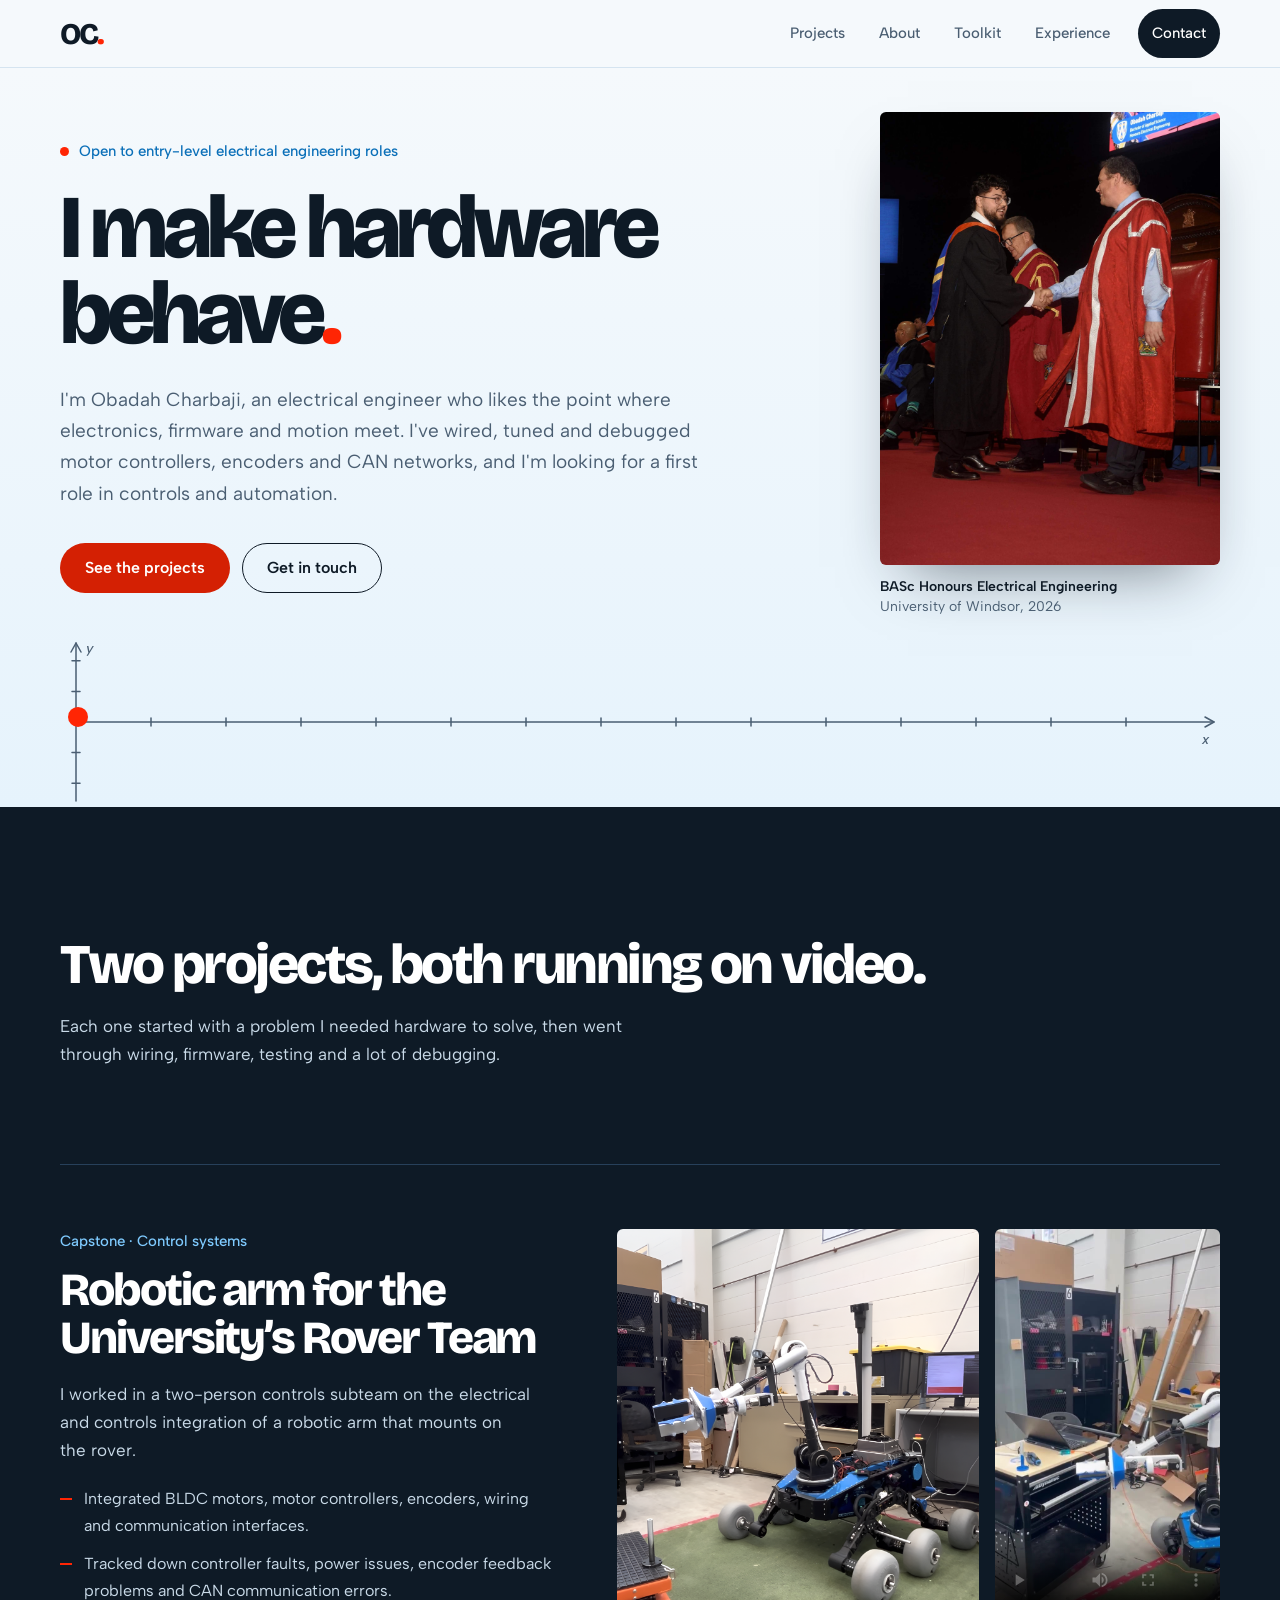
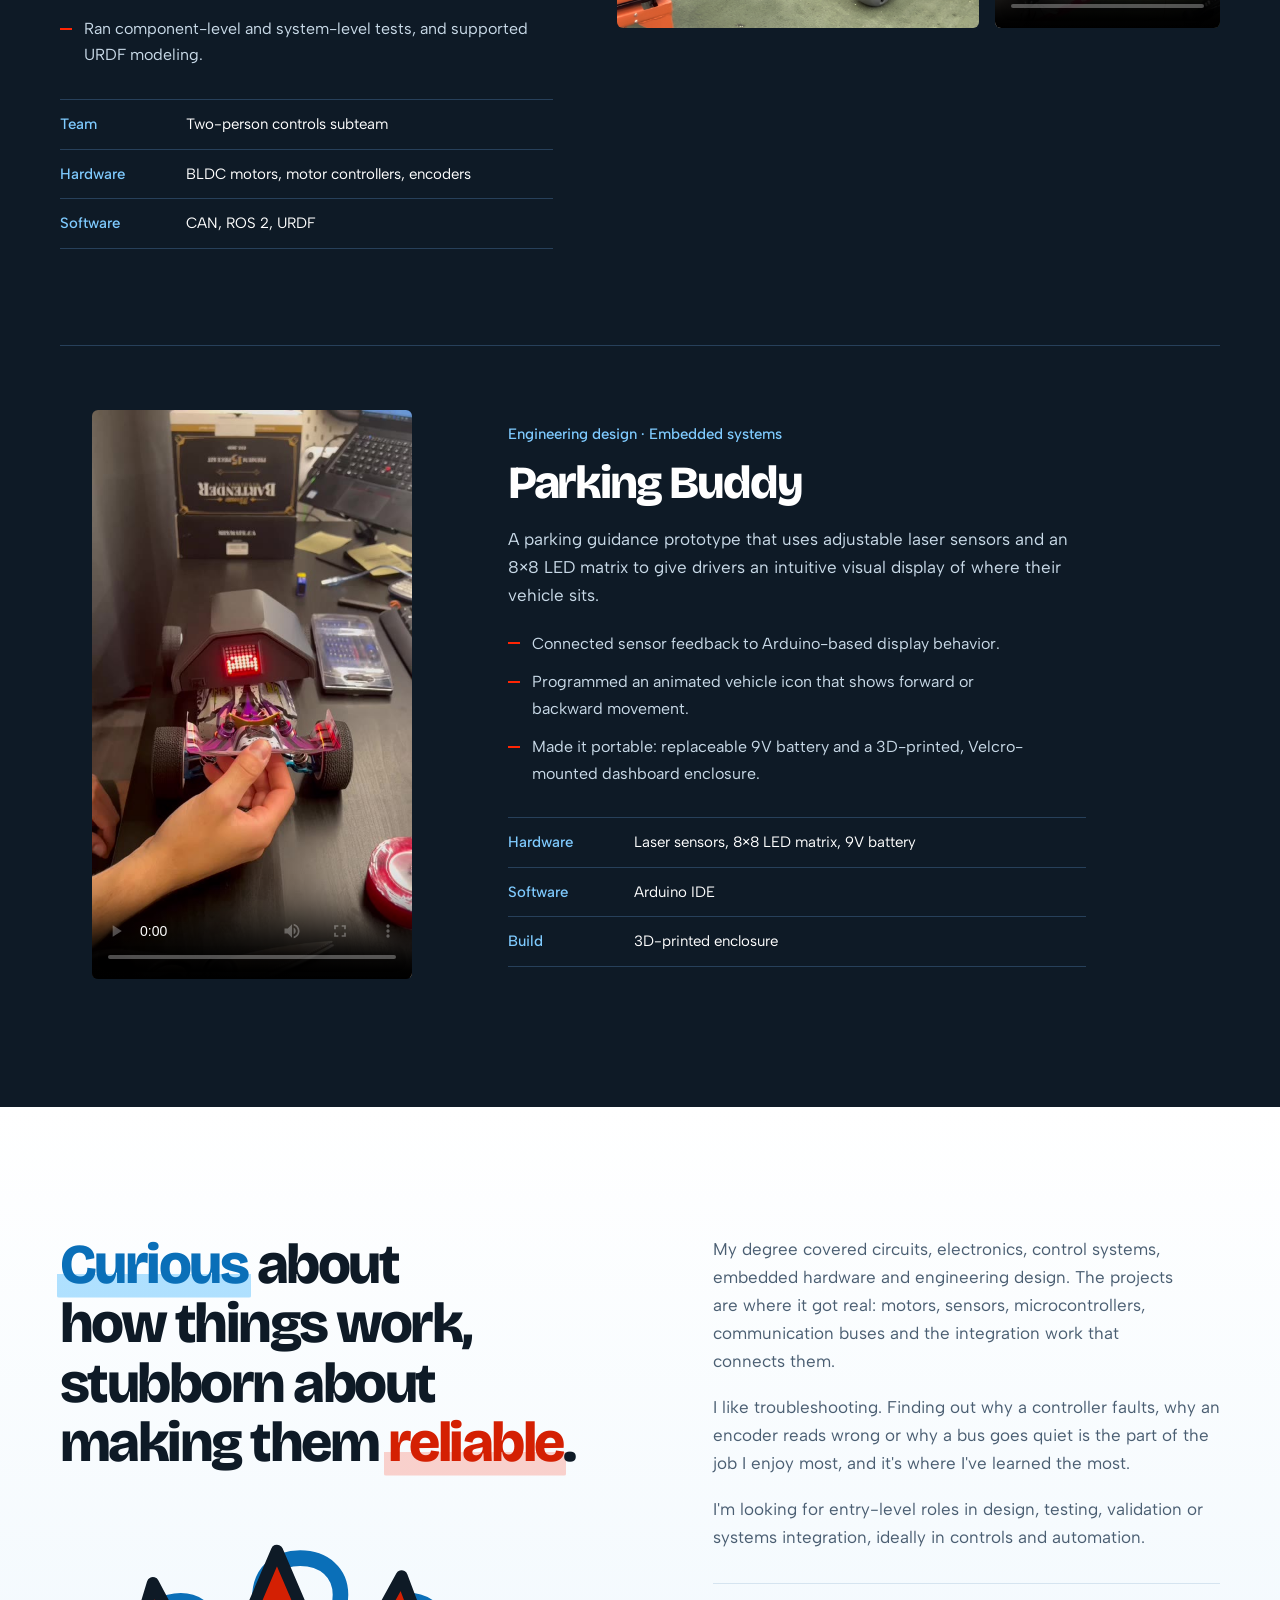
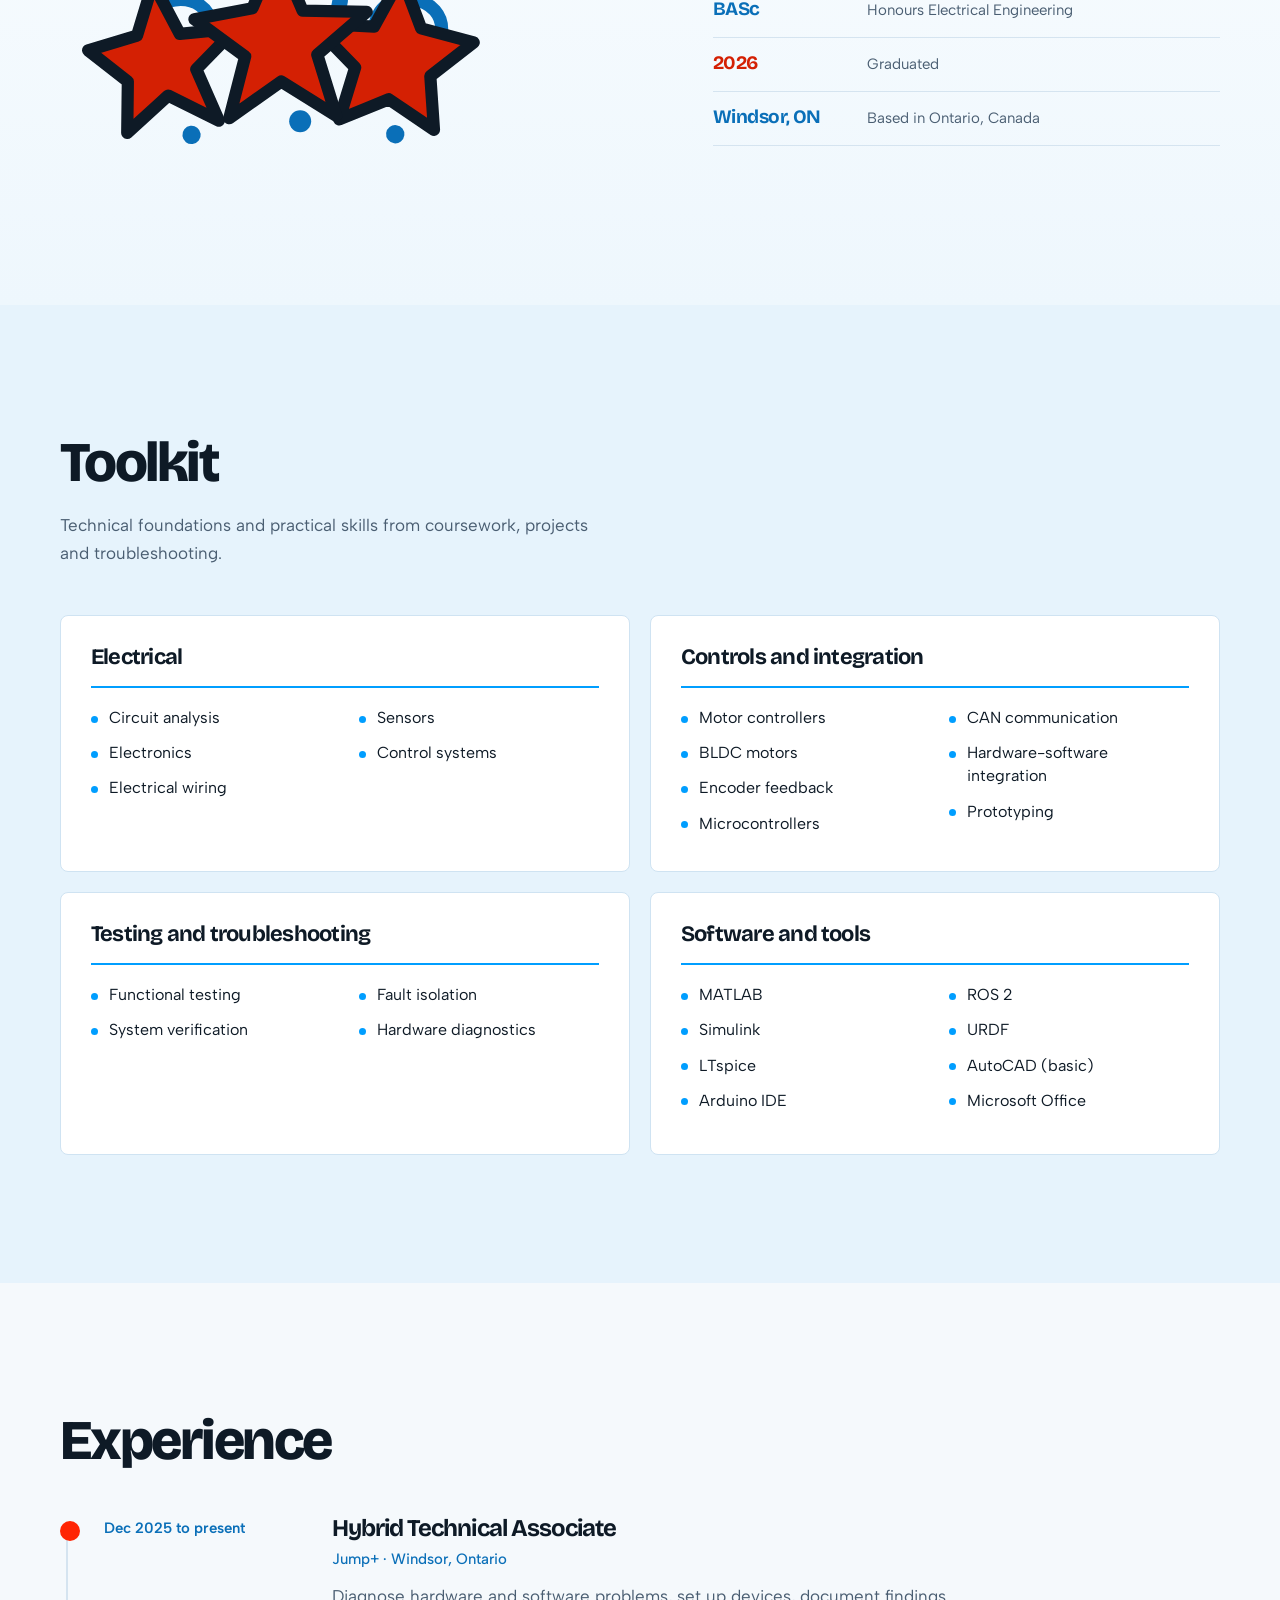
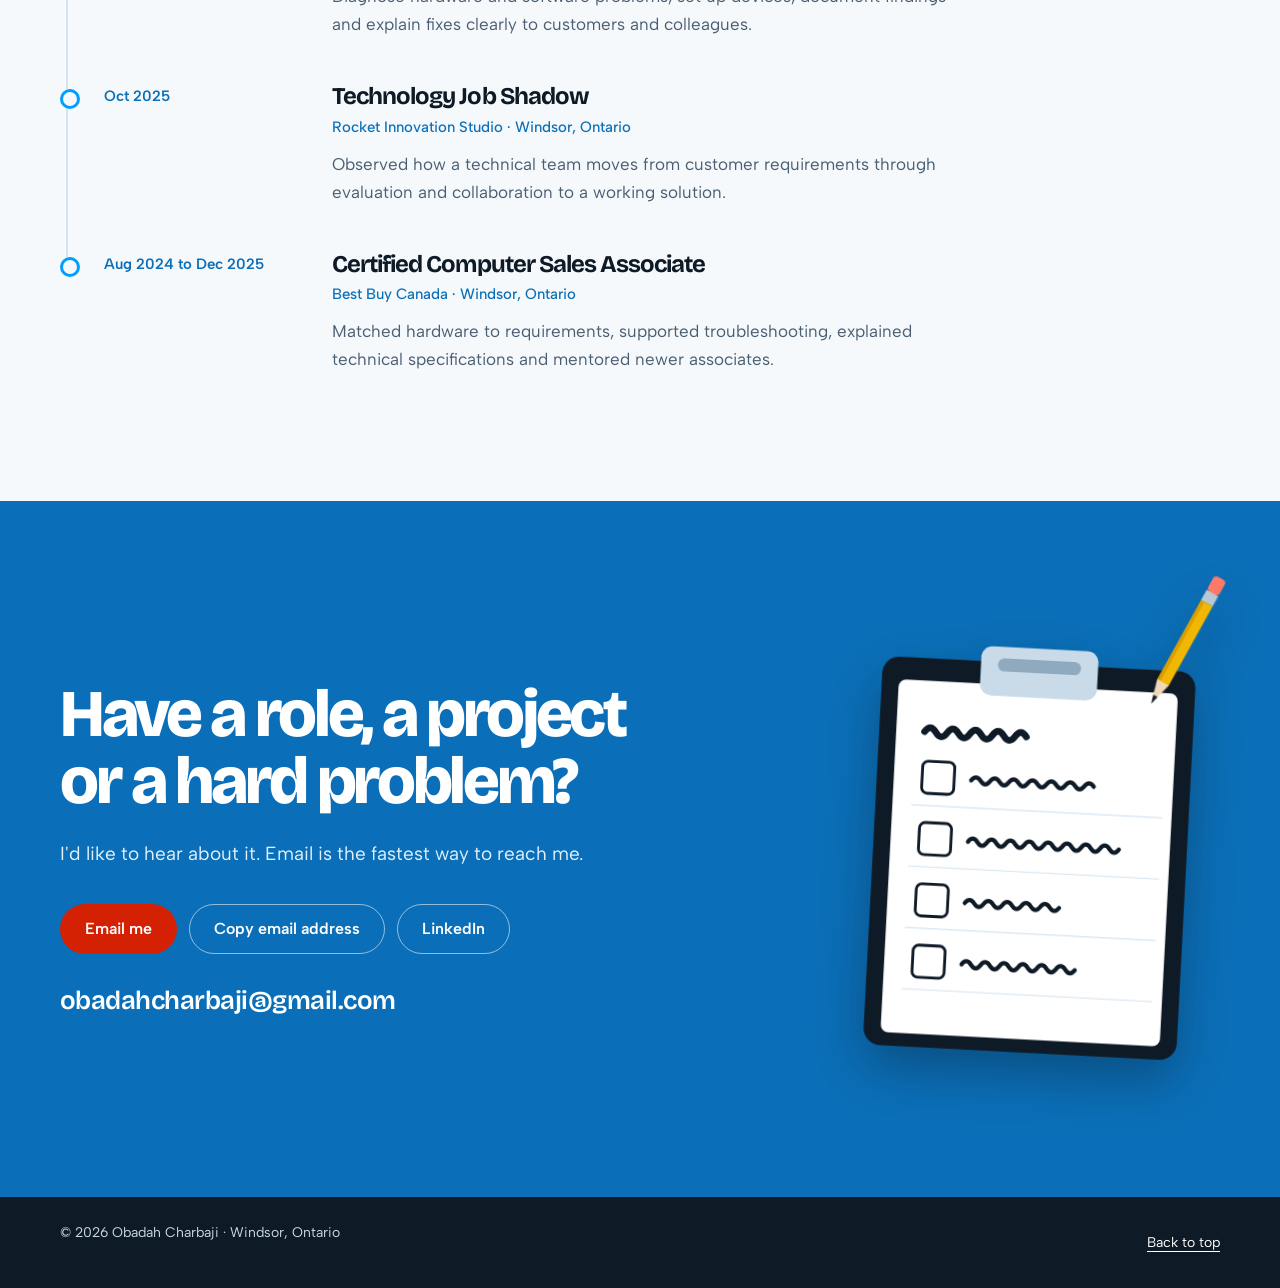
==== commit 564029bc: "Add files via upload" ====
--- a/index.html
+++ b/index.html
@@ -184,33 +184,28 @@
 .contact-grid{display:grid;grid-template-columns:minmax(0,1.3fr) minmax(0,.7fr);gap:clamp(32px,6vw,88px);align-items:center}
 .clip{justify-self:center;width:100%;max-width:340px;transform:rotate(3deg);filter:drop-shadow(0 22px 26px rgba(6,20,34,.35))}
 .clip-svg{display:block;width:100%;height:auto;overflow:visible}
-.clip-title{font:800 26px var(--head);letter-spacing:-.04em;fill:var(--ink)}
-.task{font:700 19px var(--head);letter-spacing:-.03em;fill:var(--ink)}
+.sq{fill:none;stroke:var(--ink);stroke-width:4.5;stroke-linecap:round;stroke-linejoin:round}
+.sq-title{fill:none;stroke:var(--ink);stroke-width:7;stroke-linecap:round;stroke-linejoin:round}
 .rule{stroke:#DCE9F3;stroke-width:1.5}
 .box{fill:none;stroke:var(--ink);stroke-width:3}
 .tick{fill:none;stroke:var(--red-btn);stroke-width:6;stroke-linecap:round;stroke-linejoin:round;stroke-dasharray:1;stroke-dashoffset:1}
-.strike{stroke:var(--ink);stroke-width:2.5;stroke-linecap:round;stroke-dasharray:1;stroke-dashoffset:1}
 .pencil{transform:translate(300px,60px)}
 @keyframes pencilmove{0.0%{transform:translate(300px,60px);animation-timing-function:ease-in-out}6.916%{transform:translate(300px,60px);animation-timing-function:ease-in-out}14.523%{transform:translate(69px,150px);animation-timing-function:linear}16.321%{transform:translate(76px,158px);animation-timing-function:linear}20.47%{transform:translate(91px,141px);animation-timing-function:ease-in-out}25.588%{transform:translate(91px,141px);animation-timing-function:ease-in-out}33.195%{transform:translate(69px,215px);animation-timing-function:linear}34.993%{transform:translate(76px,223px);animation-timing-function:linear}39.142%{transform:translate(91px,206px);animation-timing-function:ease-in-out}44.26%{transform:translate(91px,206px);animation-timing-function:ease-in-out}51.867%{transform:translate(69px,280px);animation-timing-function:linear}53.665%{transform:translate(76px,288px);animation-timing-function:linear}57.815%{transform:translate(91px,271px);animation-timing-function:ease-in-out}62.932%{transform:translate(91px,271px);animation-timing-function:ease-in-out}70.539%{transform:translate(69px,345px);animation-timing-function:linear}72.337%{transform:translate(76px,353px);animation-timing-function:linear}76.487%{transform:translate(91px,336px);animation-timing-function:ease-in-out}86.169%{transform:translate(91px,336px);animation-timing-function:ease-in-out}97.234%{transform:translate(292px,428px);animation-timing-function:ease-in-out}100.0%{transform:translate(292px,428px);animation-timing-function:ease-in-out}}
 @keyframes drawit{to{stroke-dashoffset:0}}
-@keyframes dimtask{to{fill:#7C8FA1}}
-@keyframes redtask{to{fill:var(--red-btn)}}
+@keyframes dimsq{to{stroke:#A9BACA}}
+@keyframes redsq{to{stroke:var(--red-btn)}}
 .clip.is-on .pencil{animation:pencilmove 7.23s both}
 .clip.is-on .k0{animation:drawit .43s linear 1.05s both}
 .clip.is-on .k1{animation:drawit .43s linear 2.40s both}
 .clip.is-on .k2{animation:drawit .43s linear 3.75s both}
 .clip.is-on .k3{animation:drawit .43s linear 5.10s both}
-.clip.is-on .s0{animation:drawit .3s ease-out 1.48s both}
-.clip.is-on .t0{animation:dimtask .3s ease-out 1.48s both}
-.clip.is-on .s1{animation:drawit .3s ease-out 2.83s both}
-.clip.is-on .t1{animation:dimtask .3s ease-out 2.83s both}
-.clip.is-on .s2{animation:drawit .3s ease-out 4.18s both}
-.clip.is-on .t2{animation:dimtask .3s ease-out 4.18s both}
-.clip.is-on .t3{animation:redtask .3s ease-out 5.40s both}
+.clip.is-on .sq0{animation:dimsq .3s ease-out 1.48s both}
+.clip.is-on .sq1{animation:dimsq .3s ease-out 2.83s both}
+.clip.is-on .sq2{animation:dimsq .3s ease-out 4.18s both}
+.clip.is-on .sq3{animation:redsq .3s ease-out 5.40s both}
 .clip.is-reset *{animation:none!important}
-.clip.is-static .tick,.clip.is-static .strike{stroke-dashoffset:0}
-.clip.is-static .pencil{transform:translate(292px,428px)}
-.clip.is-static .t0,.clip.is-static .t1,.clip.is-static .t2{fill:#7C8FA1}.clip.is-static .t3{fill:var(--red-btn)}
+.clip.is-static .tick,.clip.is-static .clip.is-static .pencil{transform:translate(292px,428px)}
+.clip.is-static .sq0,.clip.is-static .sq1,.clip.is-static .sq2{stroke:#A9BACA}.clip.is-static .sq3{stroke:var(--red-btn)}
 @media(max-width:900px){.contact-grid{grid-template-columns:1fr}.clip{justify-self:start;max-width:300px;margin-top:8px}}
 
 /* responsive */
@@ -415,25 +410,22 @@
   <rect x="32" y="48" width="296" height="374" rx="8" fill="#FFFFFF"/>
   <rect x="118" y="8" width="124" height="52" rx="12" fill="#C9DAE8"/>
   <rect x="136" y="20" width="88" height="14" rx="7" fill="#8FA9BE"/>
-  <text class="clip-title" x="62" y="106">To do</text>
+  <path class="sq-title" d="M62 102 q6 -9 12 0 t12 0 t12 0 t12 0 t12 0 t12 0 t12 0 t12 0 t12 0"/>
     <line class="rule" x1="52" y1="180" x2="318" y2="180"/>
     <rect class="box" x="62" y="133" width="34" height="34" rx="6"/>
-    <text class="task t0" x="114" y="157">Integrate motors</text>
-    <line class="strike s0" x1="114" y1="151" x2="260" y2="151" pathLength="1"/>
+    <path class="sq sq0" d="M114 151 q5 -7 10 0 t10 0 t10 0 t10 0 t10 0 t10 0 t10 0 t10 0 t10 0 t10 0 t10 0 t10 0 t10 0"/>
     <path class="tick k0" pathLength="1" d="M69 150 L76 158 L91 141"/>
     <line class="rule" x1="52" y1="245" x2="318" y2="245"/>
     <rect class="box" x="62" y="198" width="34" height="34" rx="6"/>
-    <text class="task t1" x="114" y="222">Debug the CAN bus</text>
-    <line class="strike s1" x1="114" y1="216" x2="260" y2="216" pathLength="1"/>
+    <path class="sq sq1" d="M114 216 q5 -7 10 0 t10 0 t10 0 t10 0 t10 0 t10 0 t10 0 t10 0 t10 0 t10 0 t10 0 t10 0 t10 0 t10 0 t10 0 t10 0"/>
     <path class="tick k1" pathLength="1" d="M69 215 L76 223 L91 206"/>
     <line class="rule" x1="52" y1="310" x2="318" y2="310"/>
     <rect class="box" x="62" y="263" width="34" height="34" rx="6"/>
-    <text class="task t2" x="114" y="287">Test the system</text>
-    <line class="strike s2" x1="114" y1="281" x2="260" y2="281" pathLength="1"/>
+    <path class="sq sq2" d="M114 281 q5 -7 10 0 t10 0 t10 0 t10 0 t10 0 t10 0 t10 0 t10 0 t10 0 t10 0"/>
     <path class="tick k2" pathLength="1" d="M69 280 L76 288 L91 271"/>
     <line class="rule" x1="52" y1="375" x2="318" y2="375"/>
     <rect class="box" x="62" y="328" width="34" height="34" rx="6"/>
-    <text class="task t3" x="114" y="352">Your next project</text>
+    <path class="sq sq3" d="M114 346 q5 -7 10 0 t10 0 t10 0 t10 0 t10 0 t10 0 t10 0 t10 0 t10 0 t10 0 t10 0 t10 0"/>
     <path class="tick k3" pathLength="1" d="M69 345 L76 353 L91 336"/>
   <g class="pencil"><g transform="rotate(26)">
     <polygon points="0,0 -7,-26 7,-26" fill="#F1D9B5"/><polygon points="0,0 -2.6,-9.5 2.6,-9.5" fill="#0E1A26"/>
@@ -590,10 +582,9 @@
   // clipboard: pencil ticks off the list. Replays every time it scrolls into view.
   const clip = $('.clip');
   if (clip) {
-    const fit = () => $$('.strike', clip).forEach((s, i) => { const t = $('.t' + i, clip); if (t) s.setAttribute('x2', 114 + t.getComputedTextLength()); });
-    if (reduce || !('IntersectionObserver' in window)) { fit(); clip.classList.add('is-static'); }
+    if (reduce || !('IntersectionObserver' in window)) clip.classList.add('is-static');
     else new IntersectionObserver(([e]) => {
-      if (e.isIntersecting) { fit(); clip.classList.remove('is-reset'); void clip.getBoundingClientRect(); clip.classList.add('is-on'); }
+      if (e.isIntersecting) { clip.classList.remove('is-reset'); void clip.getBoundingClientRect(); clip.classList.add('is-on'); }
       else { clip.classList.add('is-reset'); clip.classList.remove('is-on'); }
     }, { threshold: 0.6 }).observe(clip);
   }
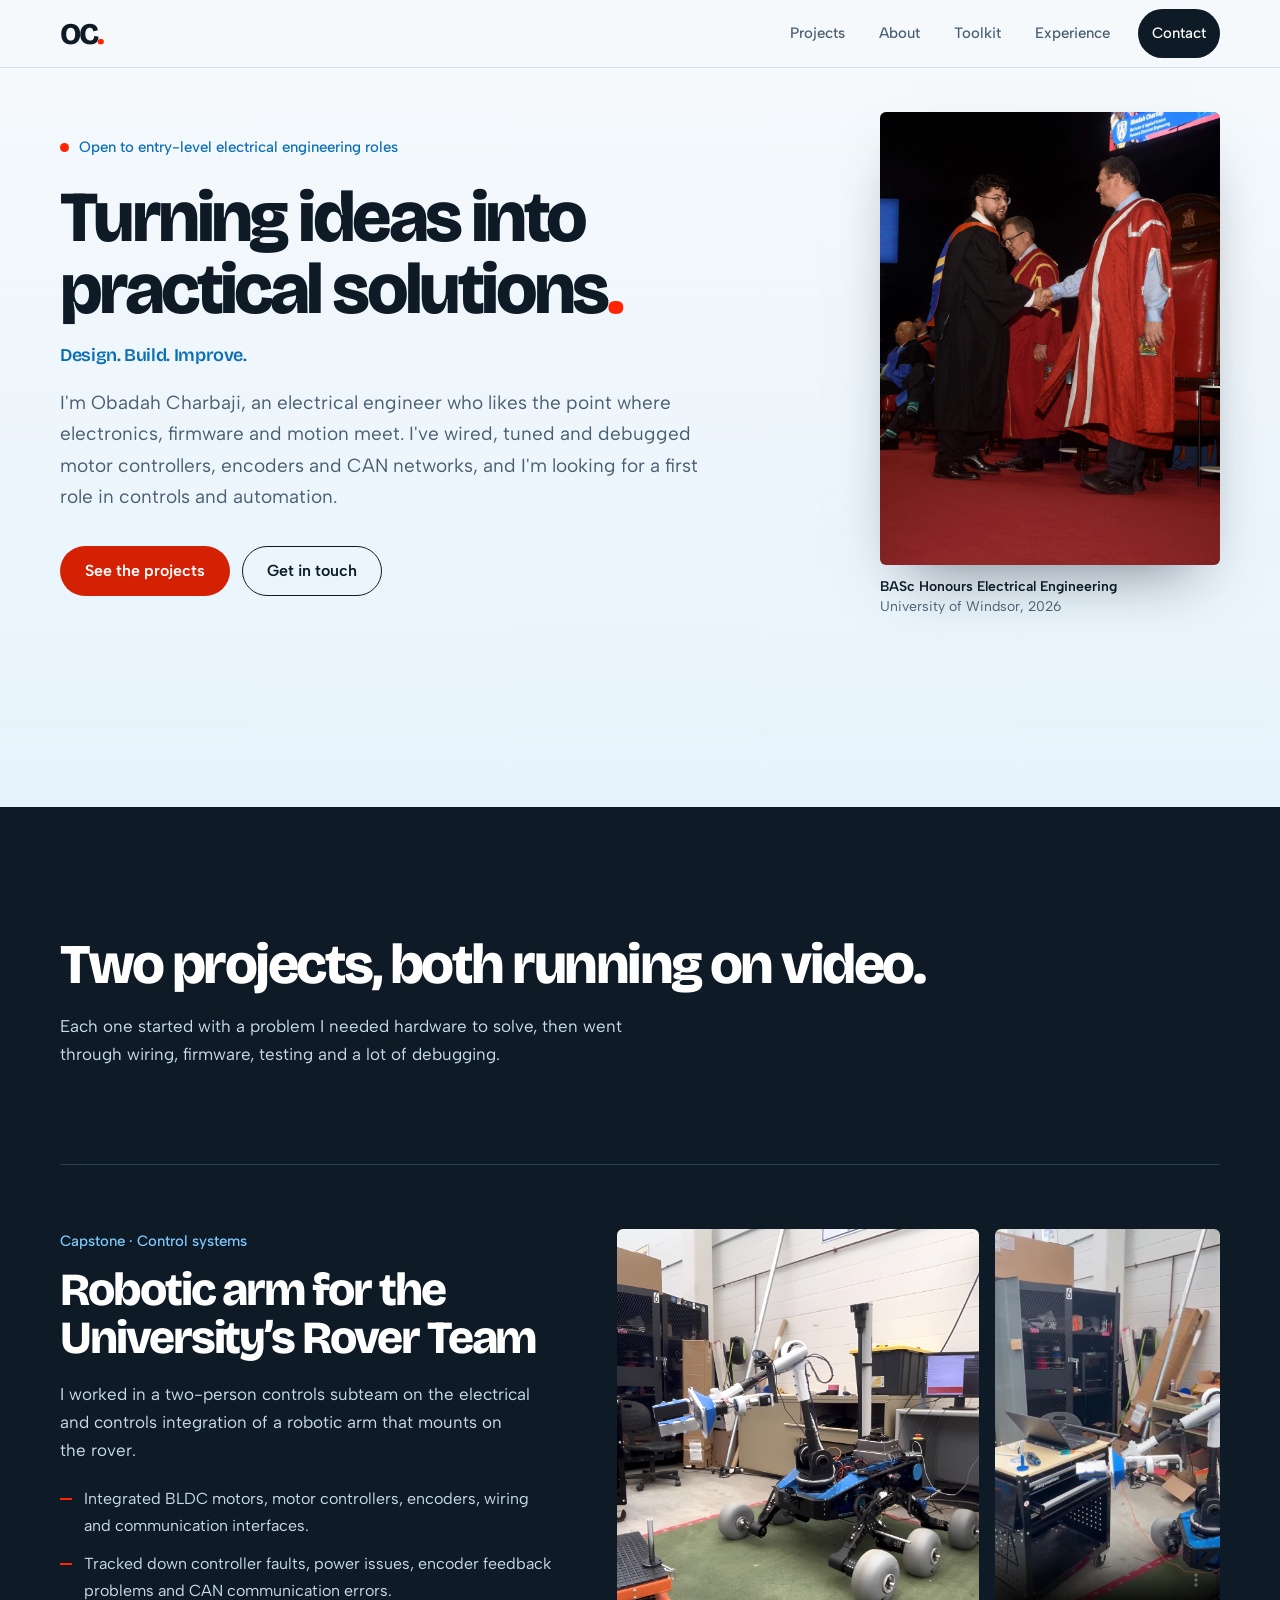
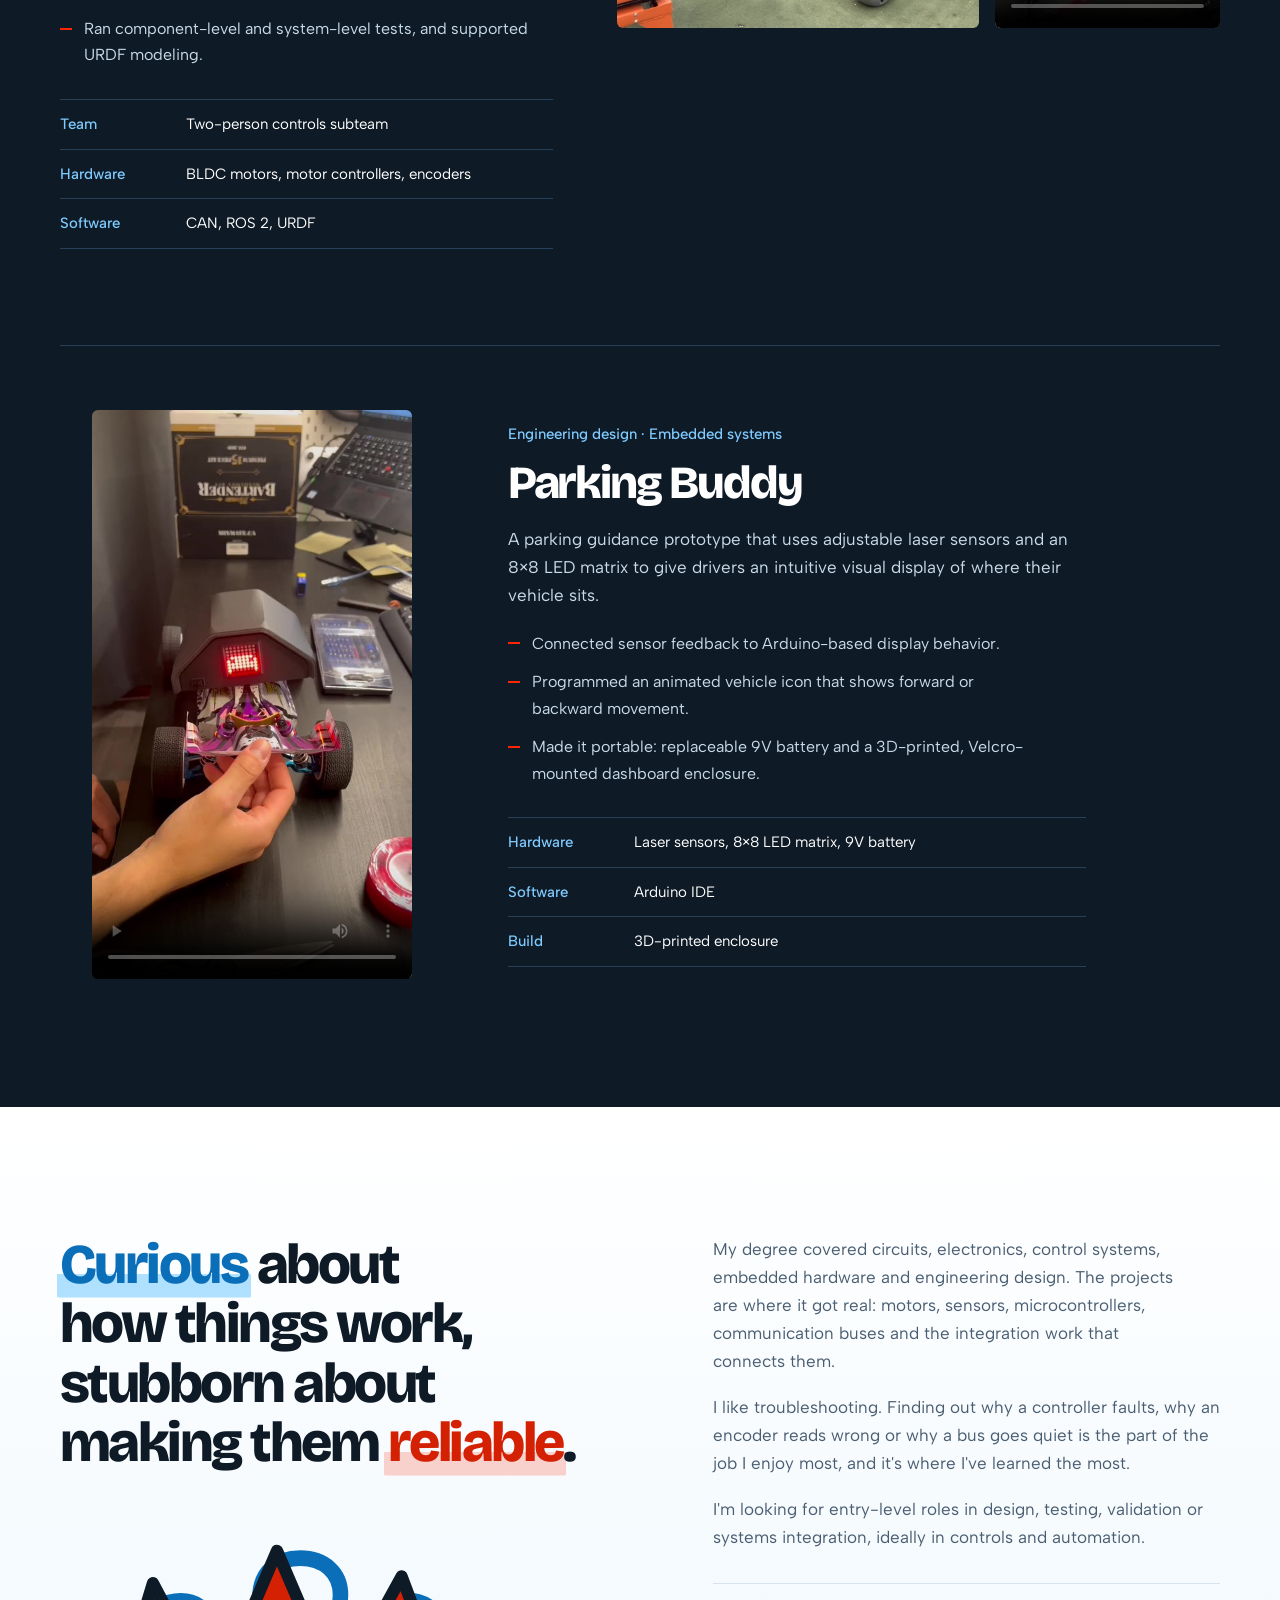
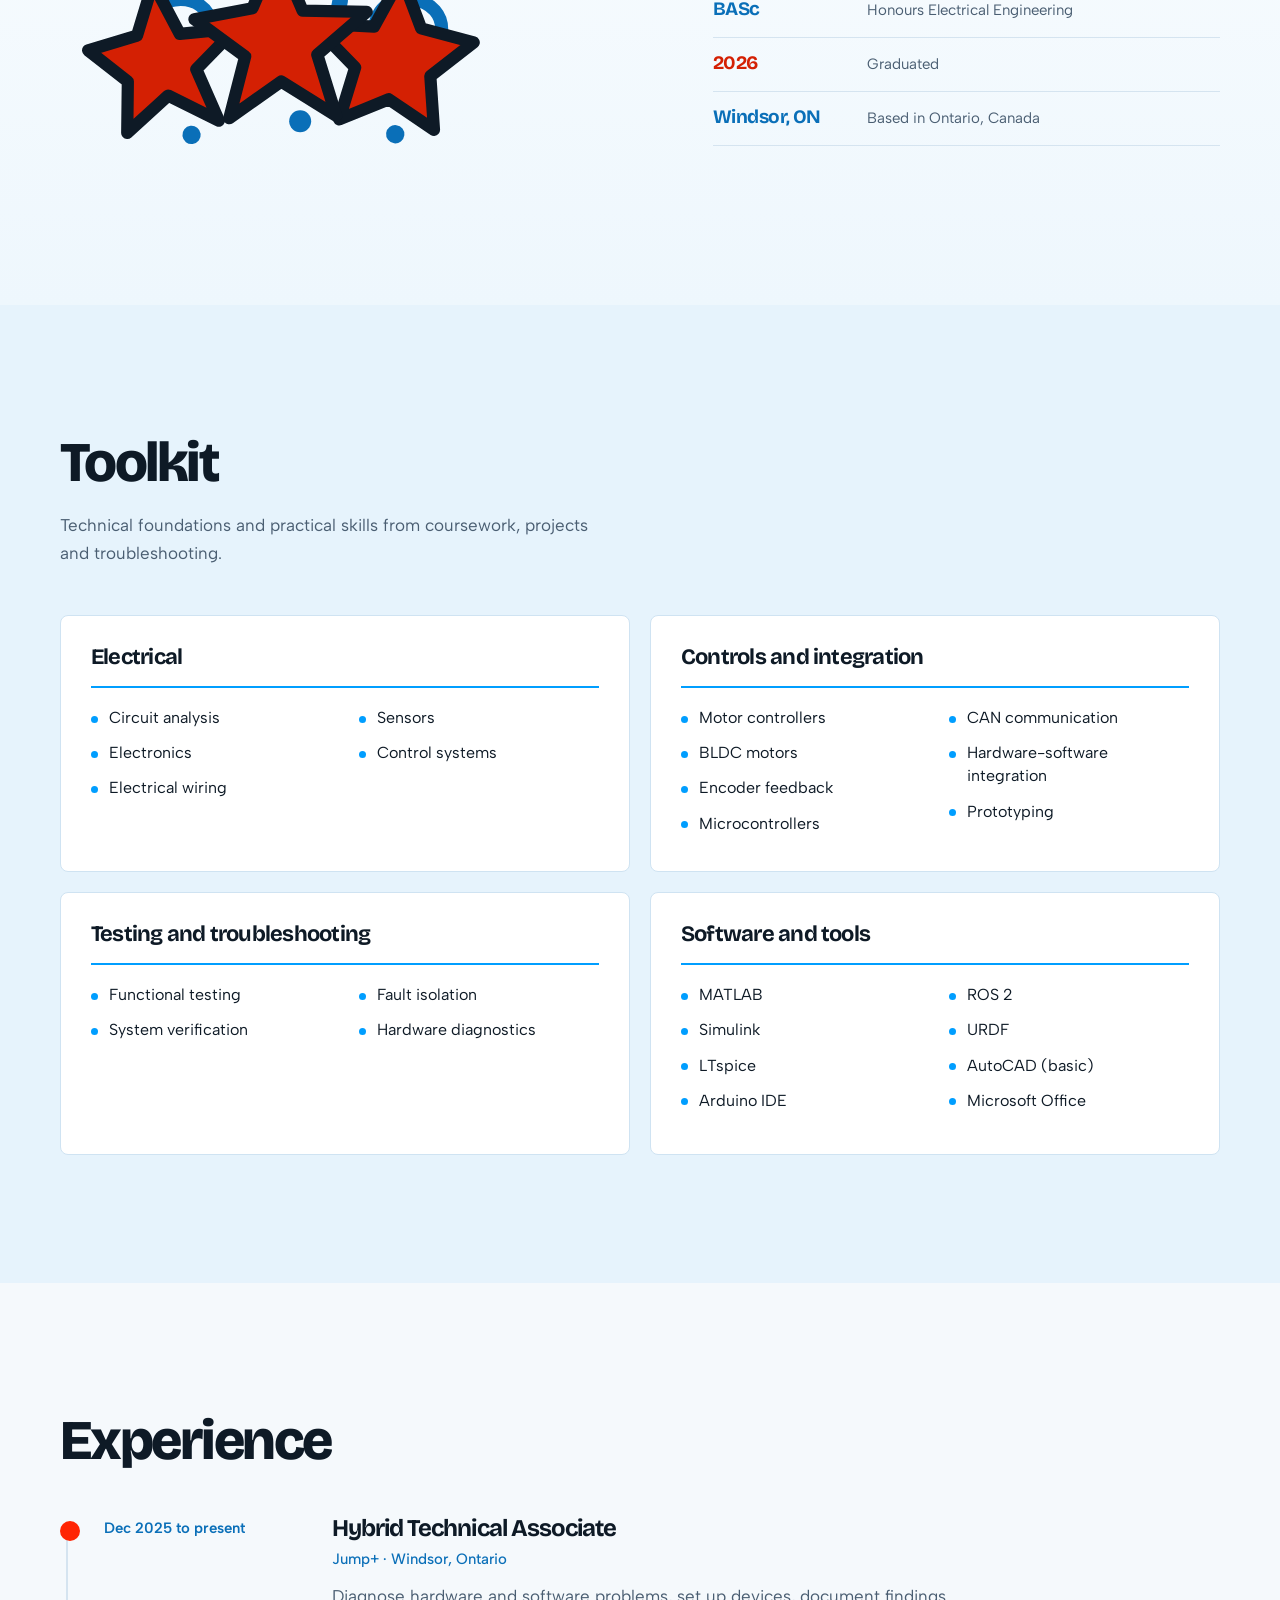
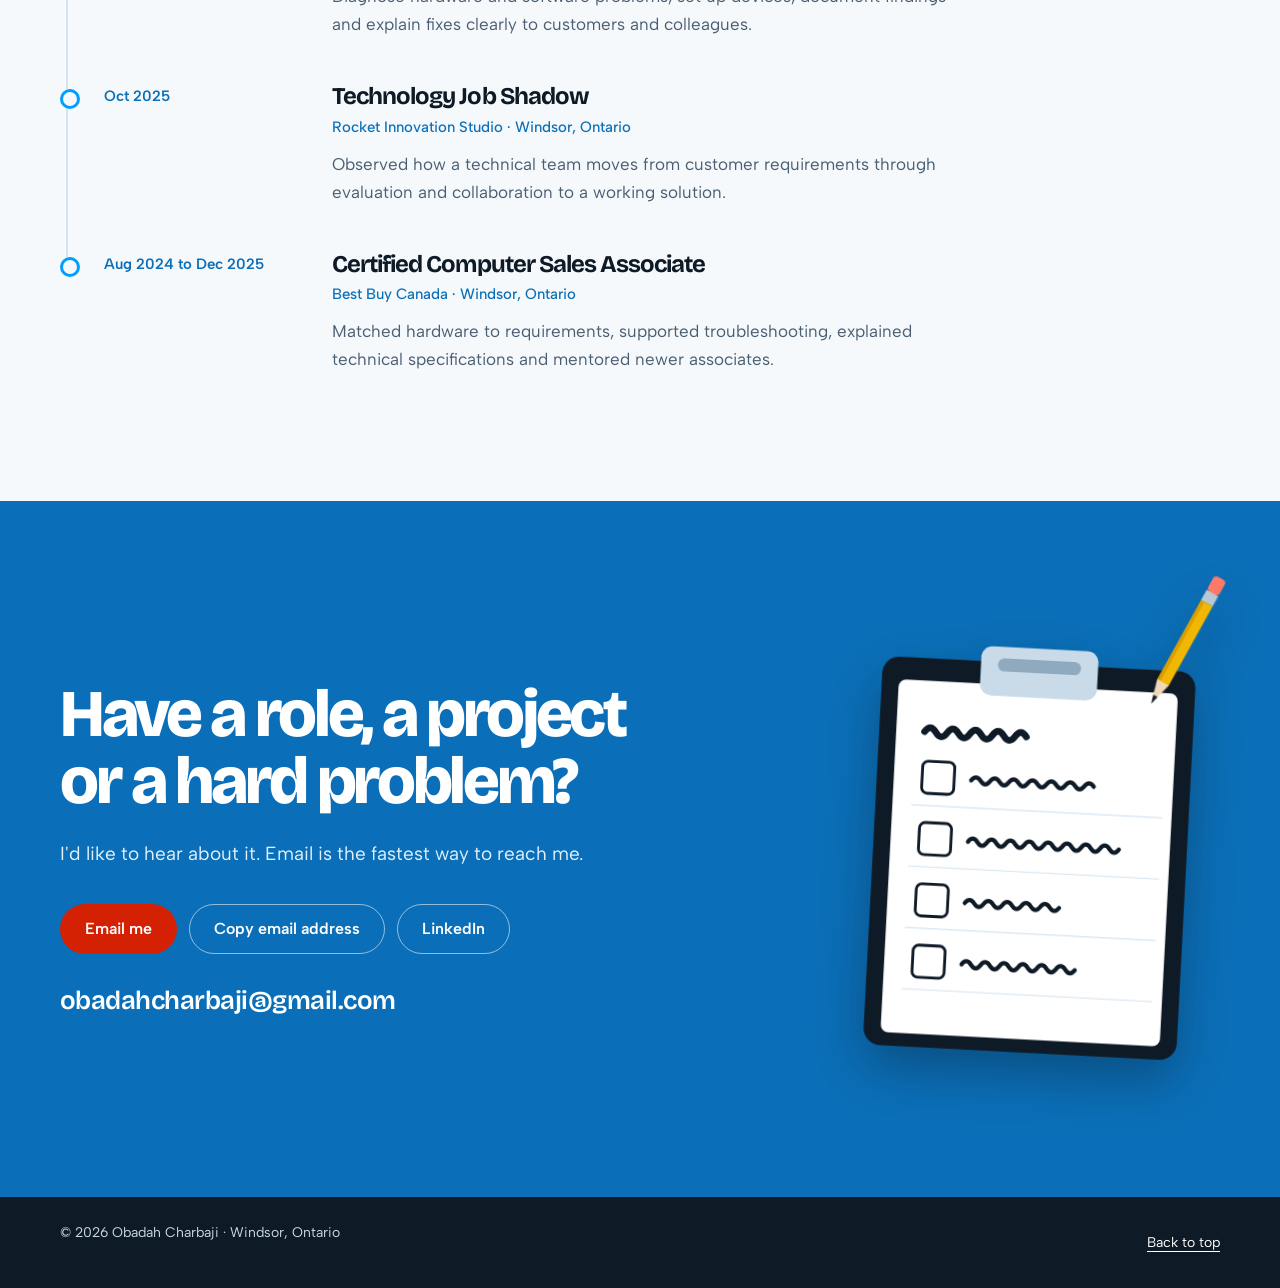
==== commit 5e04d383: "Add files via upload" ====
--- a/index.html
+++ b/index.html
@@ -70,9 +70,10 @@
 .hero-grid{display:grid;grid-template-columns:minmax(0,1.25fr) minmax(0,.75fr);gap:clamp(32px,6vw,88px);align-items:center}
 .hero-status{display:inline-flex;align-items:center;gap:10px;font-size:15px;font-weight:500;color:var(--blue-deep);margin-bottom:22px}
 .pulse{width:9px;height:9px;border-radius:50%;background:var(--red)}
-.hero h1{font:800 clamp(48px,7vw,96px)/.95 var(--head);letter-spacing:-.055em;max-width:9em}
+.hero h1{font:800 clamp(42px,5.6vw,80px)/1 var(--head);letter-spacing:-.05em;max-width:11em}
+.tagline{margin-top:18px;font:600 18px/1.3 var(--head);letter-spacing:-.02em;color:var(--blue-deep)}
 .hero h1 i{font-style:normal;color:var(--red)}
-.lede{margin-top:28px;max-width:34em;font-size:clamp(17px,1.5vw,19px);color:var(--muted)}
+.lede{margin-top:20px;max-width:34em;font-size:clamp(17px,1.5vw,19px);color:var(--muted)}
 .hero-actions{display:flex;flex-wrap:wrap;gap:12px;margin-top:34px}
 .hero-photo{position:relative;justify-self:end;width:100%;max-width:340px}
 .hero-photo img{width:100%;height:auto;aspect-ratio:3/4;object-fit:cover;border-radius:6px;box-shadow:0 30px 60px -28px rgba(14,26,38,.55)}
@@ -134,11 +135,11 @@
 .qm path{fill:none;stroke:var(--blue-deep);stroke-width:17;stroke-linecap:round;stroke-linejoin:round}
 .qm circle{fill:var(--blue-deep)}
 .st{fill:var(--red-btn);stroke:var(--ink);stroke-width:20;stroke-linejoin:round;opacity:0;transform:scale(0)}
-.qm{transition:transform .45s cubic-bezier(.5,0,.75,0),opacity .4s ease}
+.qm{transition:transform .35s cubic-bezier(.5,0,.75,0),opacity .3s ease}
 .qstars.is-on .qm{transform:scale(0);opacity:0}
-.qstars.is-on .qm1{transition-delay:.9s}.qstars.is-on .qm2{transition-delay:1.05s}.qstars.is-on .qm3{transition-delay:1.2s}
-.qstars.is-on .st{animation:starpop .6s cubic-bezier(.2,.9,.3,1) both}
-.qstars.is-on .st1{animation-delay:1.3s}.qstars.is-on .st2{animation-delay:1.65s}.qstars.is-on .st3{animation-delay:1.5s}
+.qstars.is-on .qm1{transition-delay:.35s}.qstars.is-on .qm2{transition-delay:.47s}.qstars.is-on .qm3{transition-delay:.59s}
+.qstars.is-on .st{animation:starpop .55s cubic-bezier(.2,.9,.3,1) both}
+.qstars.is-on .st1{animation-delay:.6s}.qstars.is-on .st2{animation-delay:.9s}.qstars.is-on .st3{animation-delay:.75s}
 @keyframes starpop{0%{transform:scale(0);opacity:0}15%{opacity:1}65%{transform:scale(1.18);opacity:1}100%{transform:scale(1);opacity:1}}
 .qstars.is-reset *{transition:none!important;animation:none!important}
 .qstars.is-static .qm{display:none}.qstars.is-static .st{opacity:1;transform:none}
@@ -268,7 +269,8 @@
       <div class="wrap hero-grid">
         <div class="hero-copy">
           <p class="hero-status"><span class="pulse" aria-hidden="true"></span>Open to entry-level electrical engineering roles</p>
-          <h1 id="hero-title">I make hardware behave<i>.</i></h1>
+          <h1 id="hero-title">Turning ideas into practical solutions<i>.</i></h1>
+          <p class="tagline">Design. Build. Improve.</p>
           <p class="lede">I'm Obadah Charbaji, an electrical engineer who likes the point where electronics, firmware and motion meet. I've wired, tuned and debugged motor controllers, encoders and CAN networks, and I'm looking for a first role in controls and automation.</p>
           <div class="hero-actions">
             <a class="btn btn-primary" href="#projects">See the projects</a>
@@ -576,7 +578,7 @@
     else new IntersectionObserver(([e]) => {
       if (e.isIntersecting) { qs.classList.remove('is-reset'); void qs.getBoundingClientRect(); qs.classList.add('is-on'); }
       else { qs.classList.add('is-reset'); qs.classList.remove('is-on'); }
-    }, { threshold: 0.6 }).observe(qs);
+    }, { threshold: 0.25 }).observe(qs);
   }
 
   // clipboard: pencil ticks off the list. Replays every time it scrolls into view.
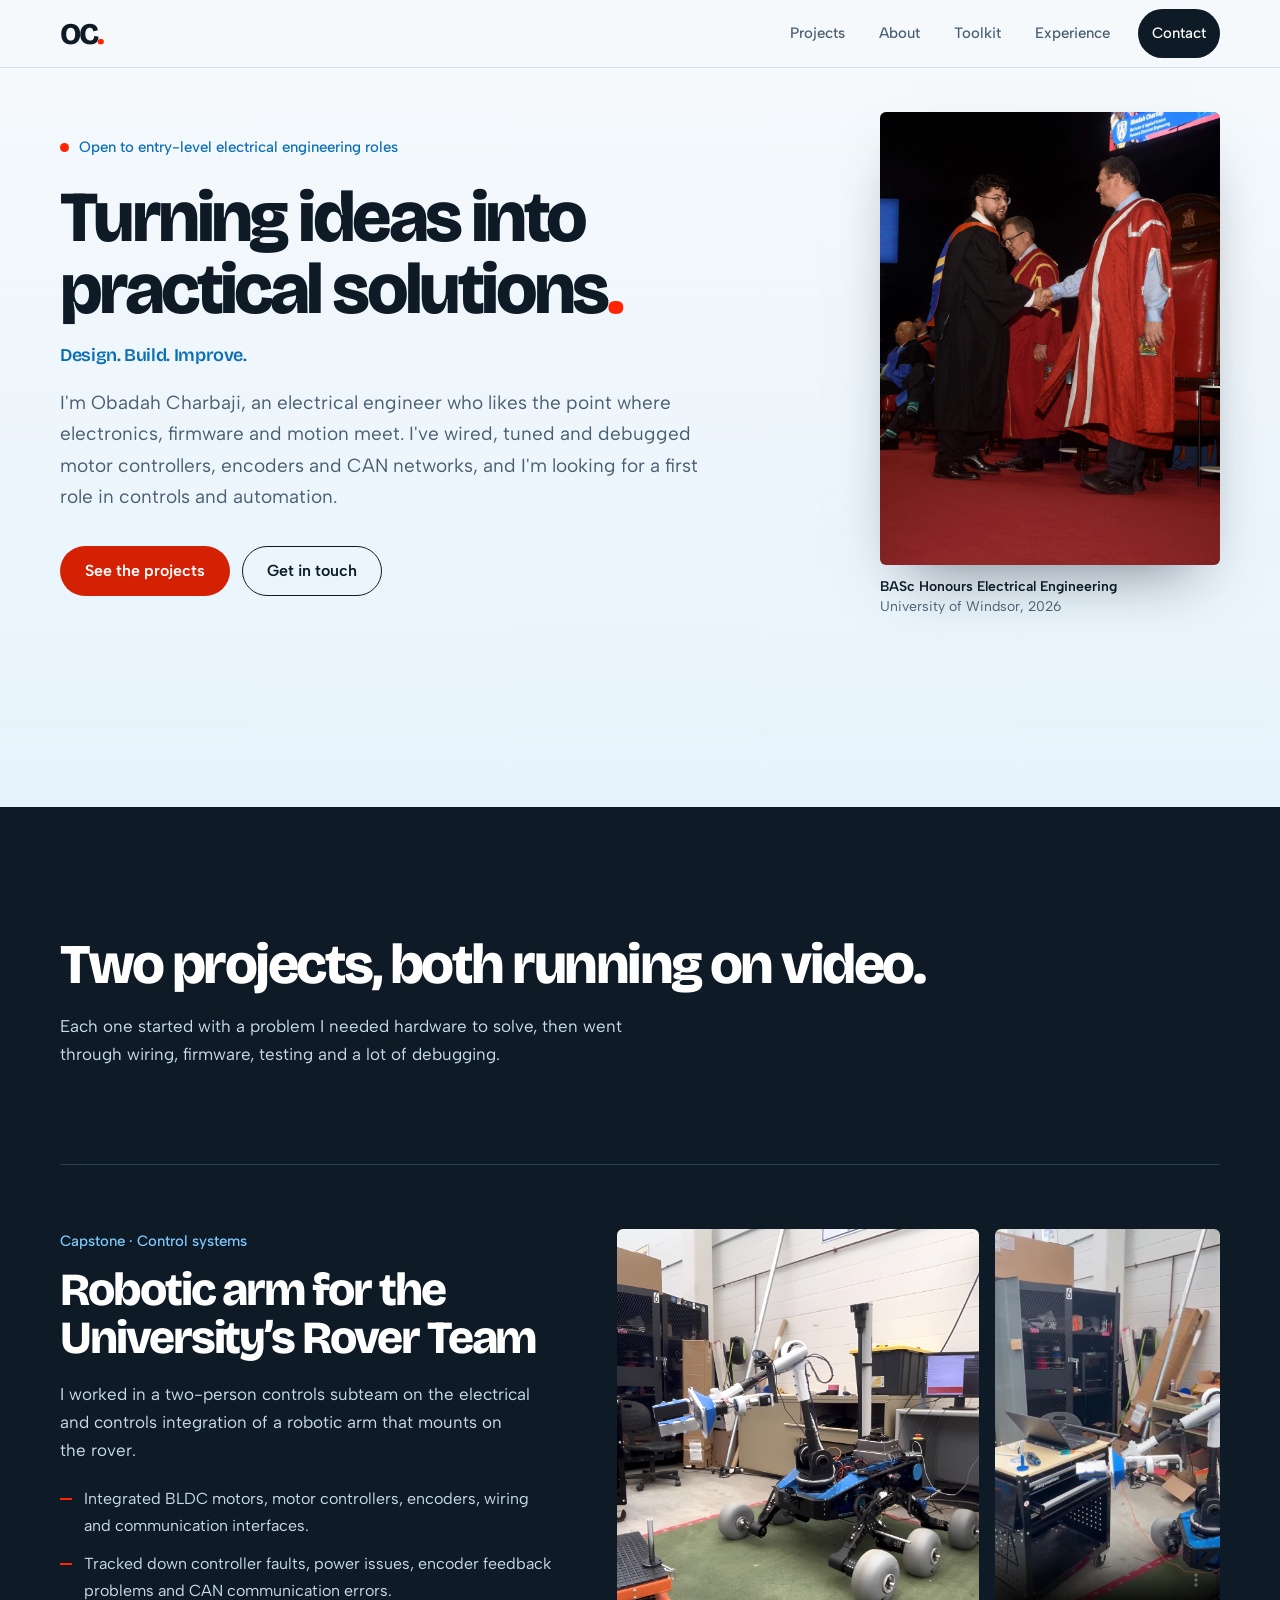
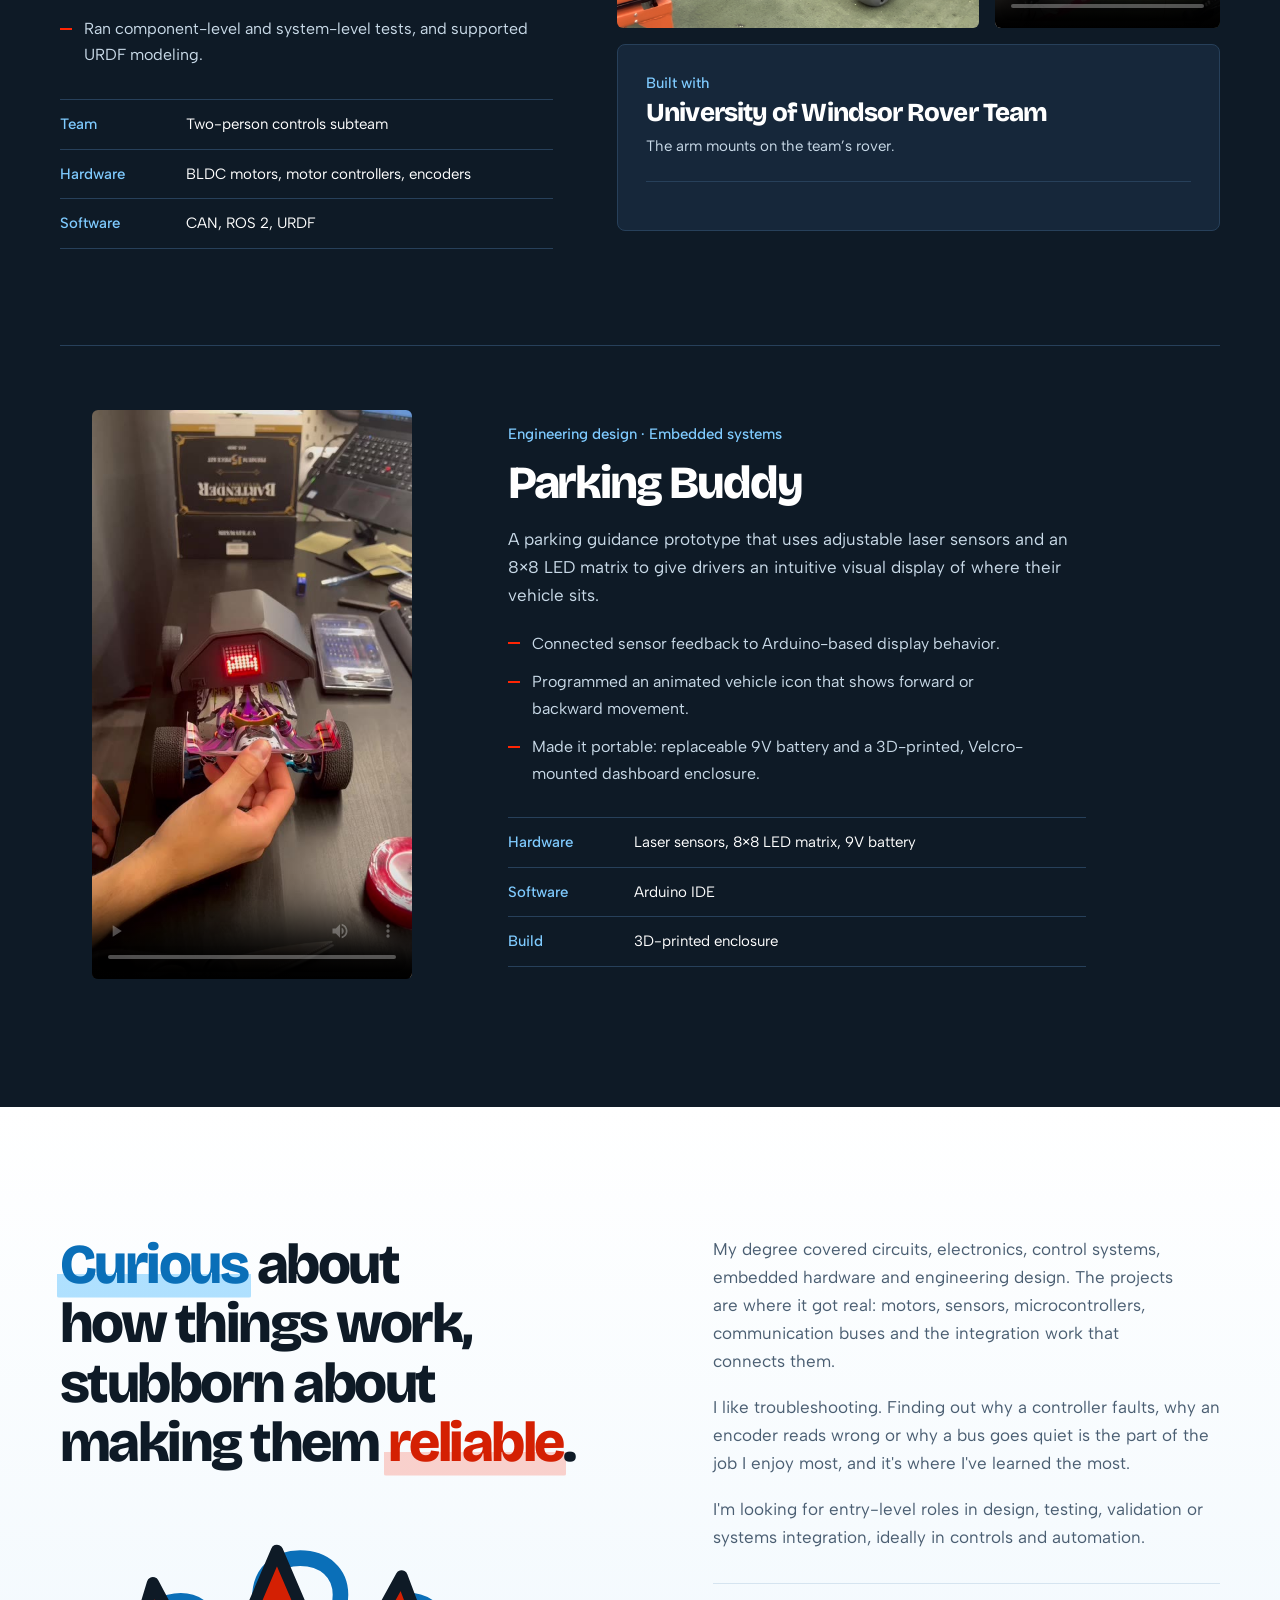
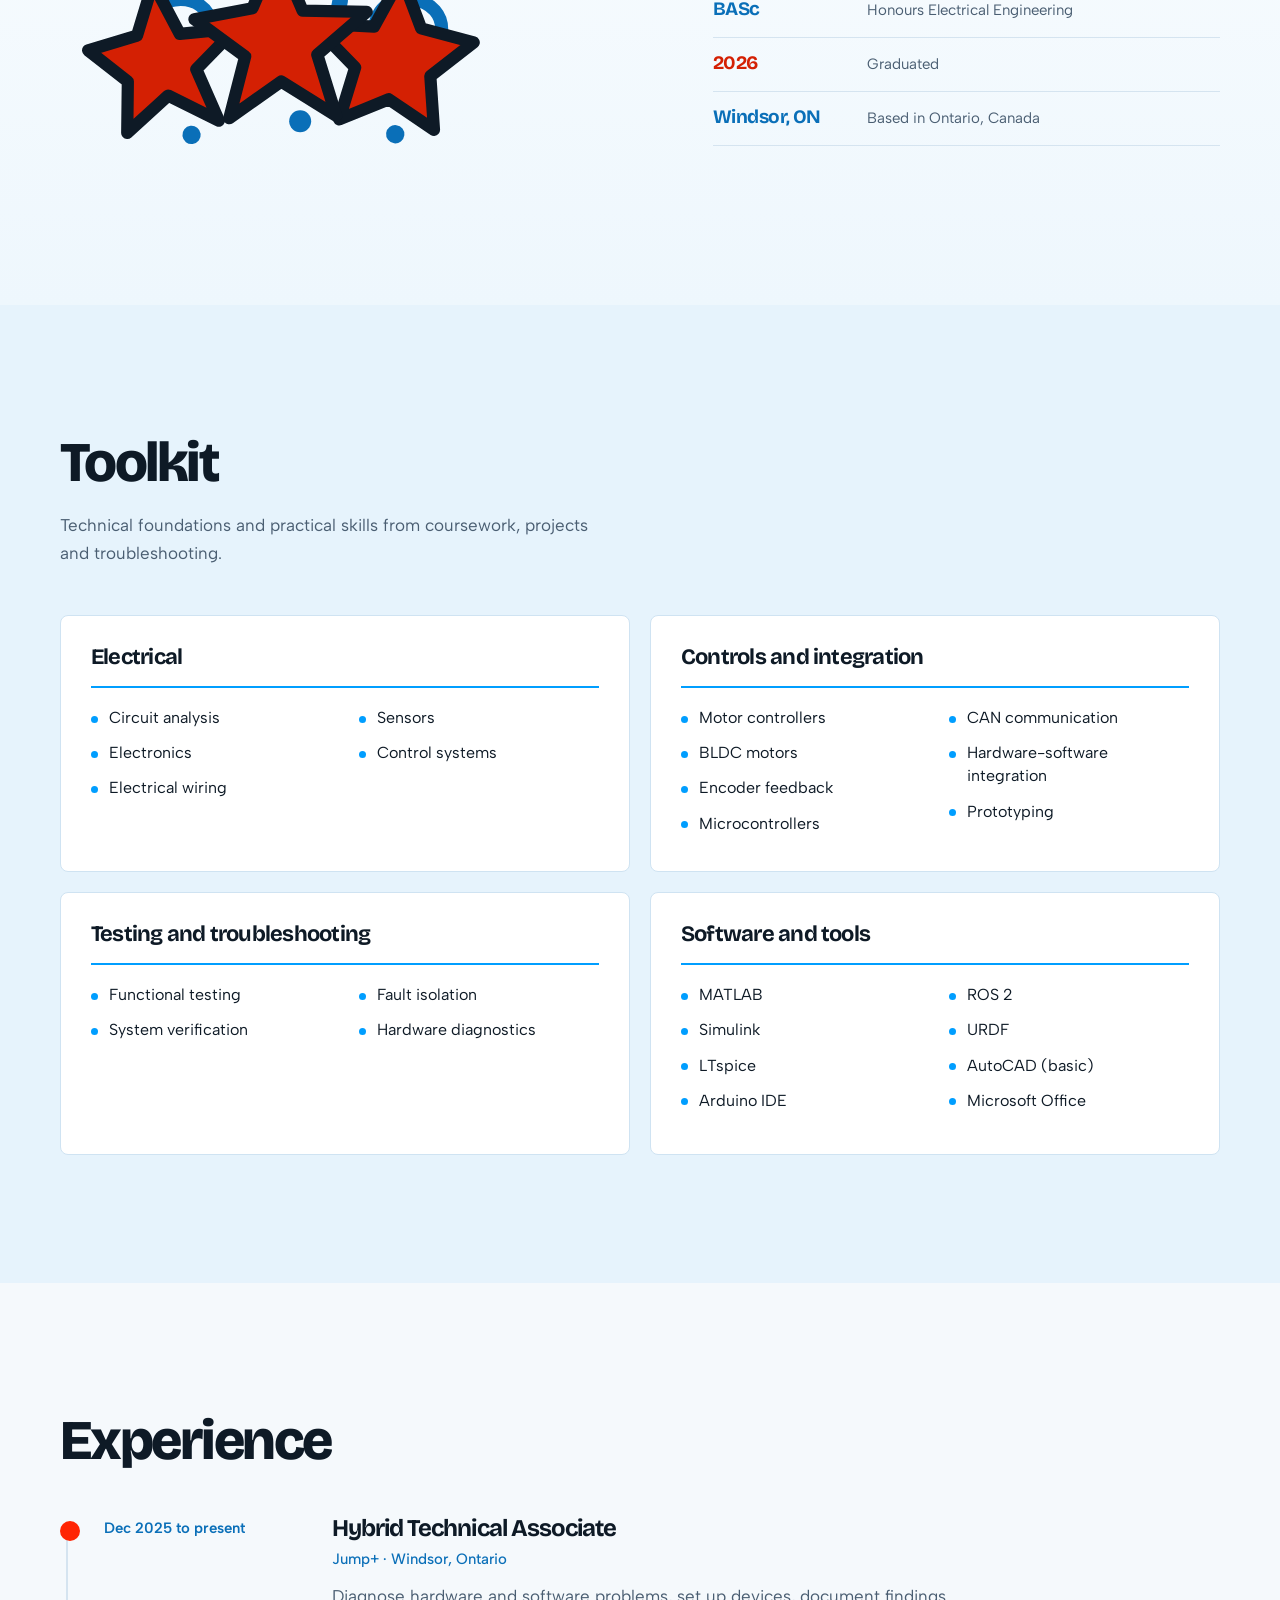
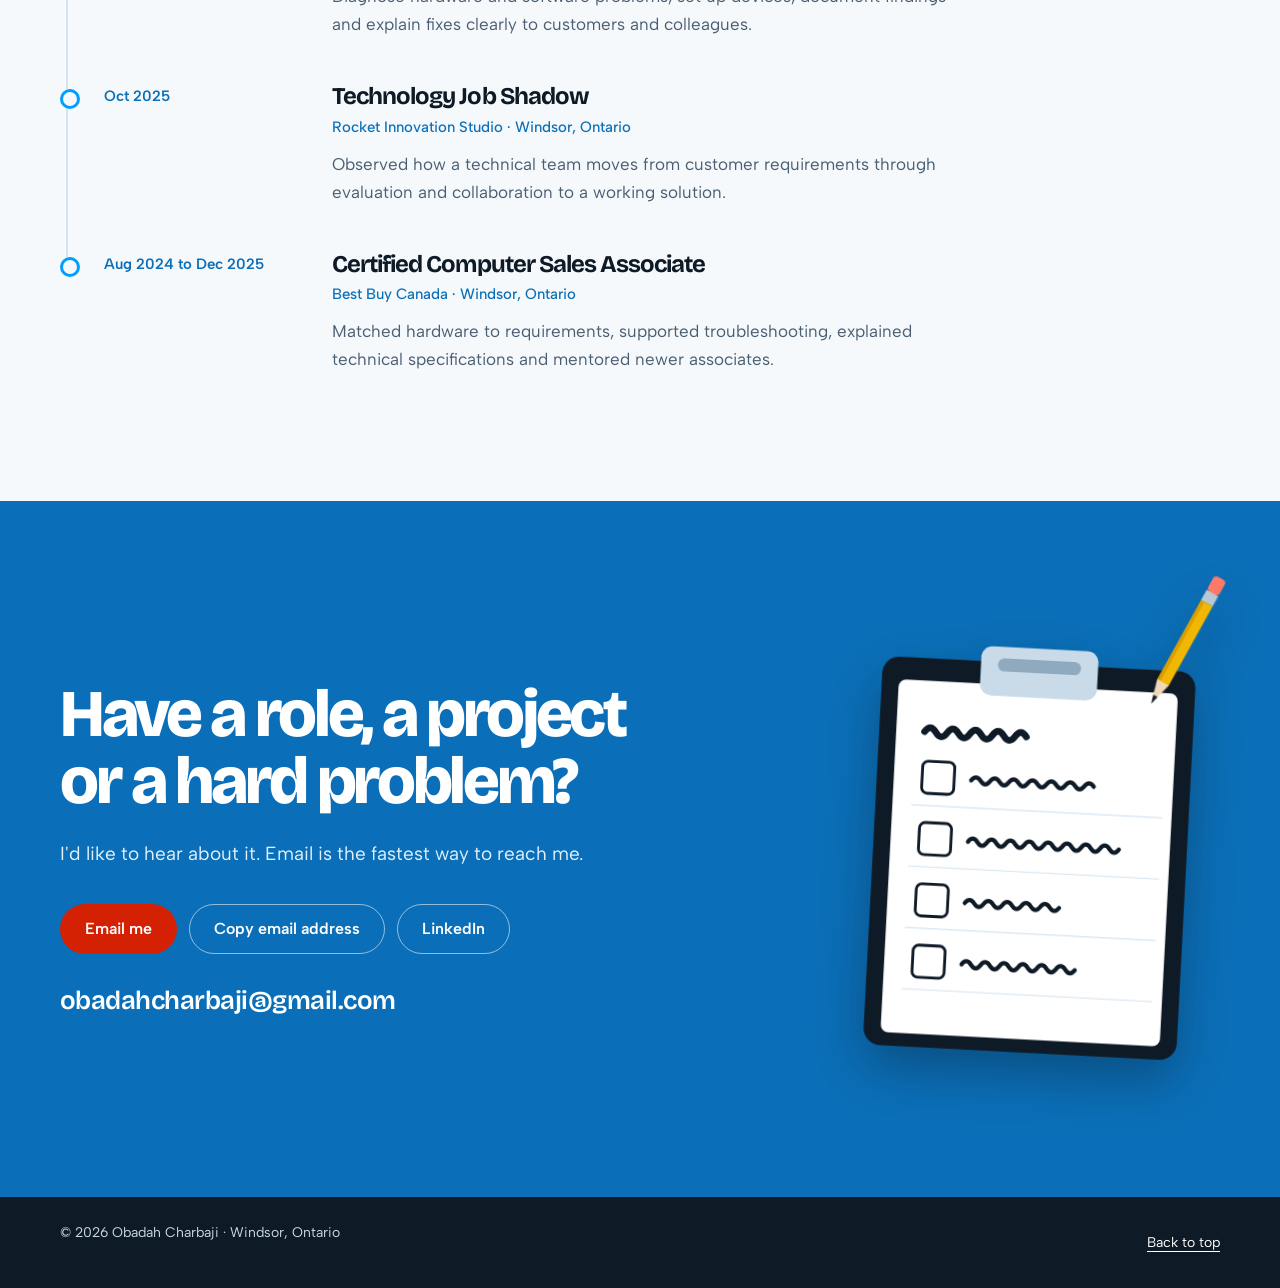
==== commit 11d5893c: "Add files via upload" ====
--- a/index.html
+++ b/index.html
@@ -115,6 +115,17 @@
 .shot figcaption{margin-top:10px;font-size:14px;color:var(--on-dark)}
 .shot-photo{display:flex}
 
+/* team badge under the robotic arm media */
+.team-badge{grid-column:1/-1;display:grid;gap:22px;padding:26px 28px;background:var(--ink-2);border:1px solid var(--line-dark);border-radius:8px}
+.team-top{display:flex;align-items:center;gap:24px}
+.team-logo{flex:none;width:96px;height:auto}
+.team-label{font-size:15px;font-weight:500;color:#7FCBFF}
+.team-name{margin:2px 0 6px;font:800 clamp(20px,2.2vw,26px)/1.15 var(--head);letter-spacing:-.035em;color:var(--white)}
+.team-note{font-size:15px;color:var(--on-dark)}
+.uw-row{border-top:1px solid var(--line-dark);padding-top:22px}
+.uw-logo{display:block;height:58px;width:auto}
+@media(max-width:480px){.team-top{flex-direction:column;align-items:flex-start;gap:16px}.team-badge{padding:22px 20px}.uw-logo{height:50px}}
+
 /* about */
 .about{background:linear-gradient(180deg,var(--white) 0%,#EEF7FD 100%)}
 .hl{background-color:transparent;background-repeat:no-repeat;background-position:0 100%;background-size:100% .42em;padding:0 .06em;margin:0 -.06em;border-radius:2px}
@@ -319,6 +330,17 @@
                 <a href="robotic-arm-demo.mp4">Download the robotic arm demonstration</a>
               </video>
             </figure>
+            <div class="team-badge">
+              <div class="team-top">
+                <img class="team-logo" src="rover-team-logo.png" alt="UWR rover team badge" width="150" height="143" onerror="this.remove()">
+                <div class="team-text">
+                  <p class="team-label">Built with</p>
+                  <p class="team-name">University of Windsor Rover Team</p>
+                  <p class="team-note">The arm mounts on the team&rsquo;s rover.</p>
+                </div>
+              </div>
+              <div class="uw-row"><img class="uw-logo" src="university-logo.png" alt="University of Windsor" width="640" height="237" onerror="this.remove()"></div>
+            </div>
           </div>
         </article>
 
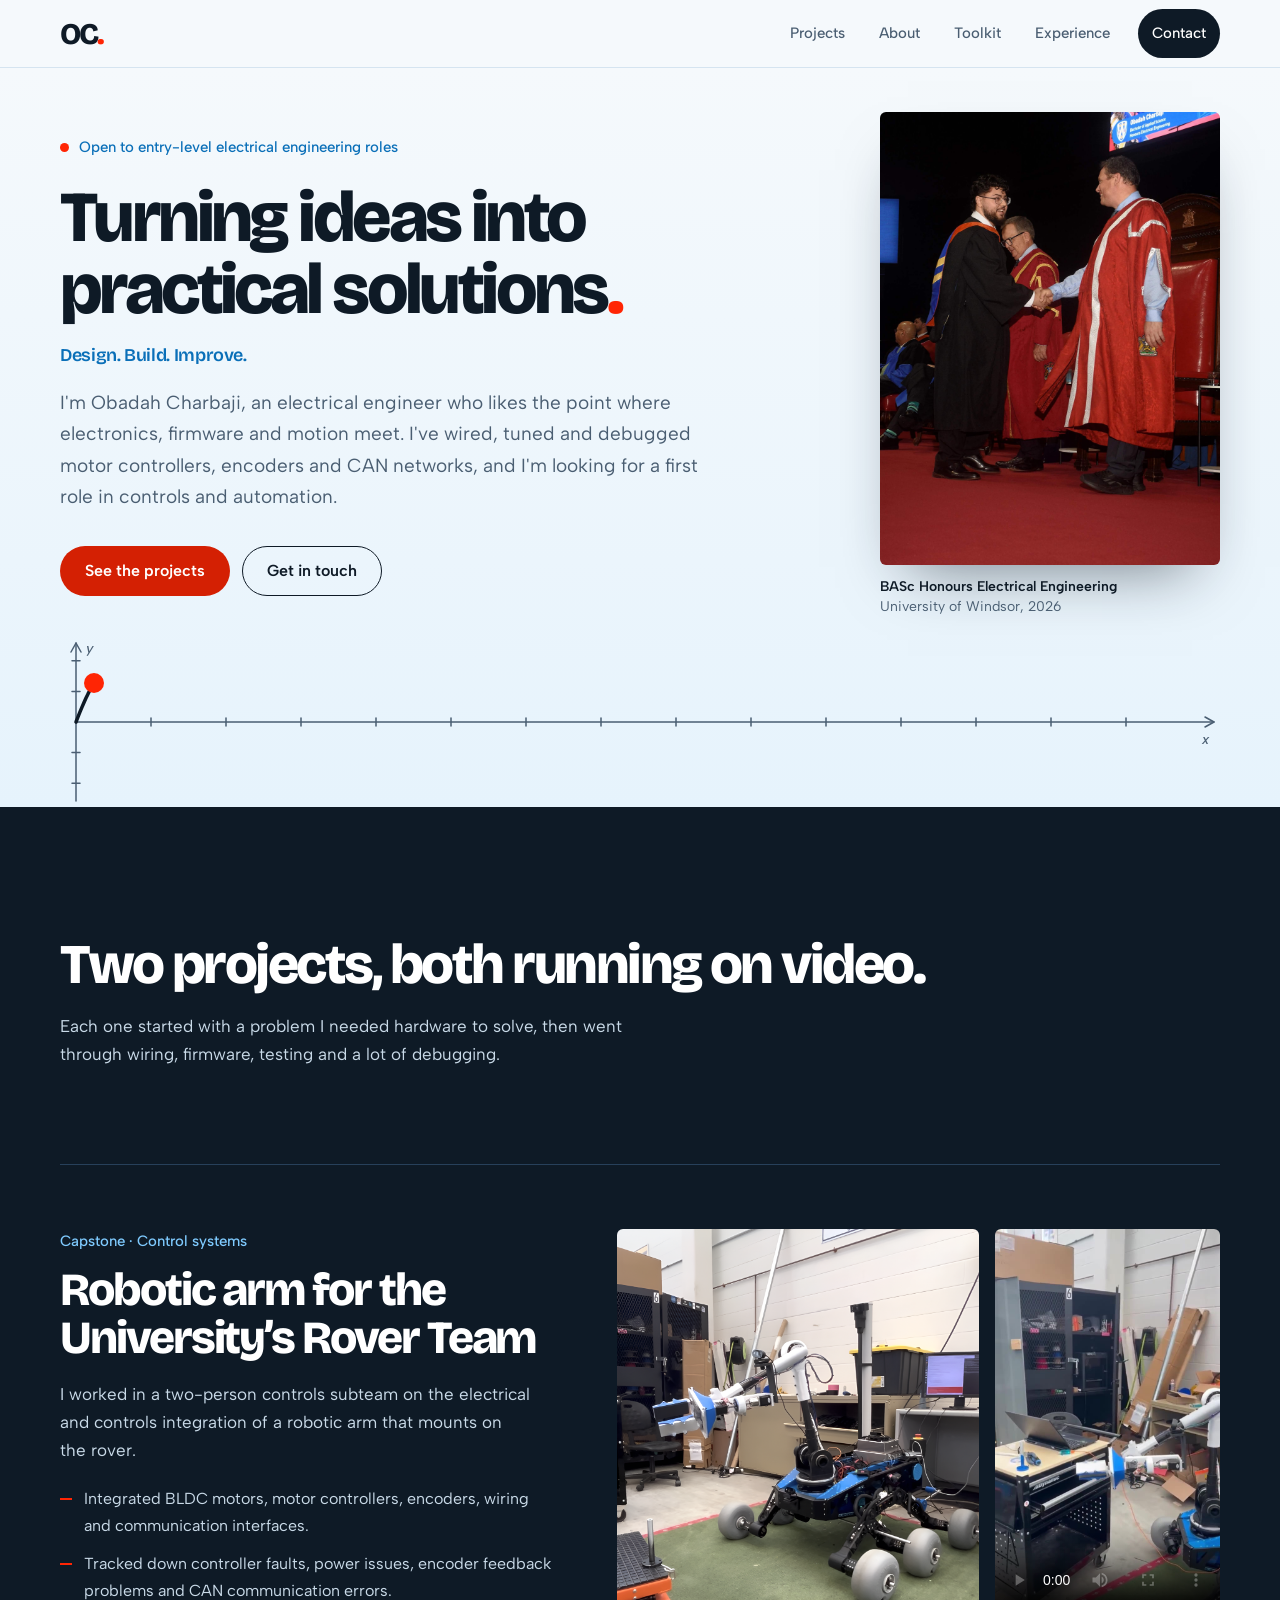
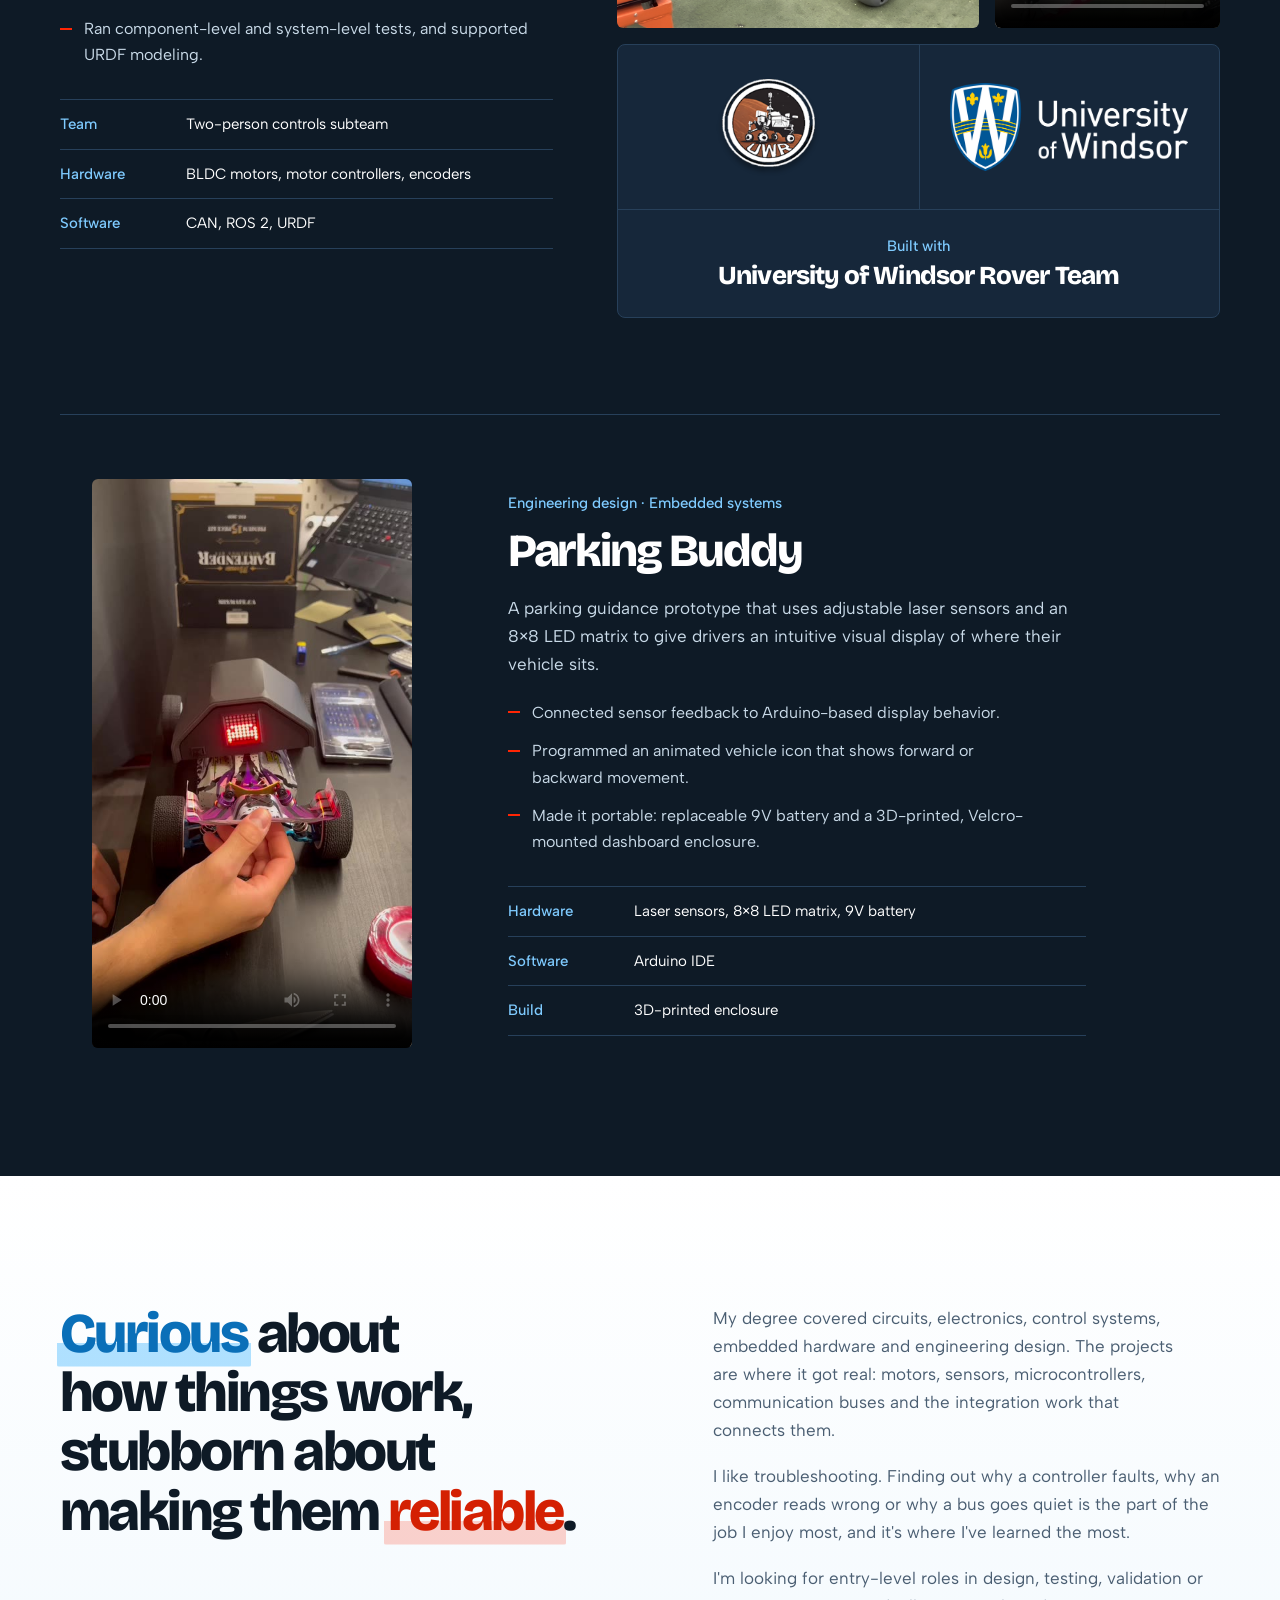
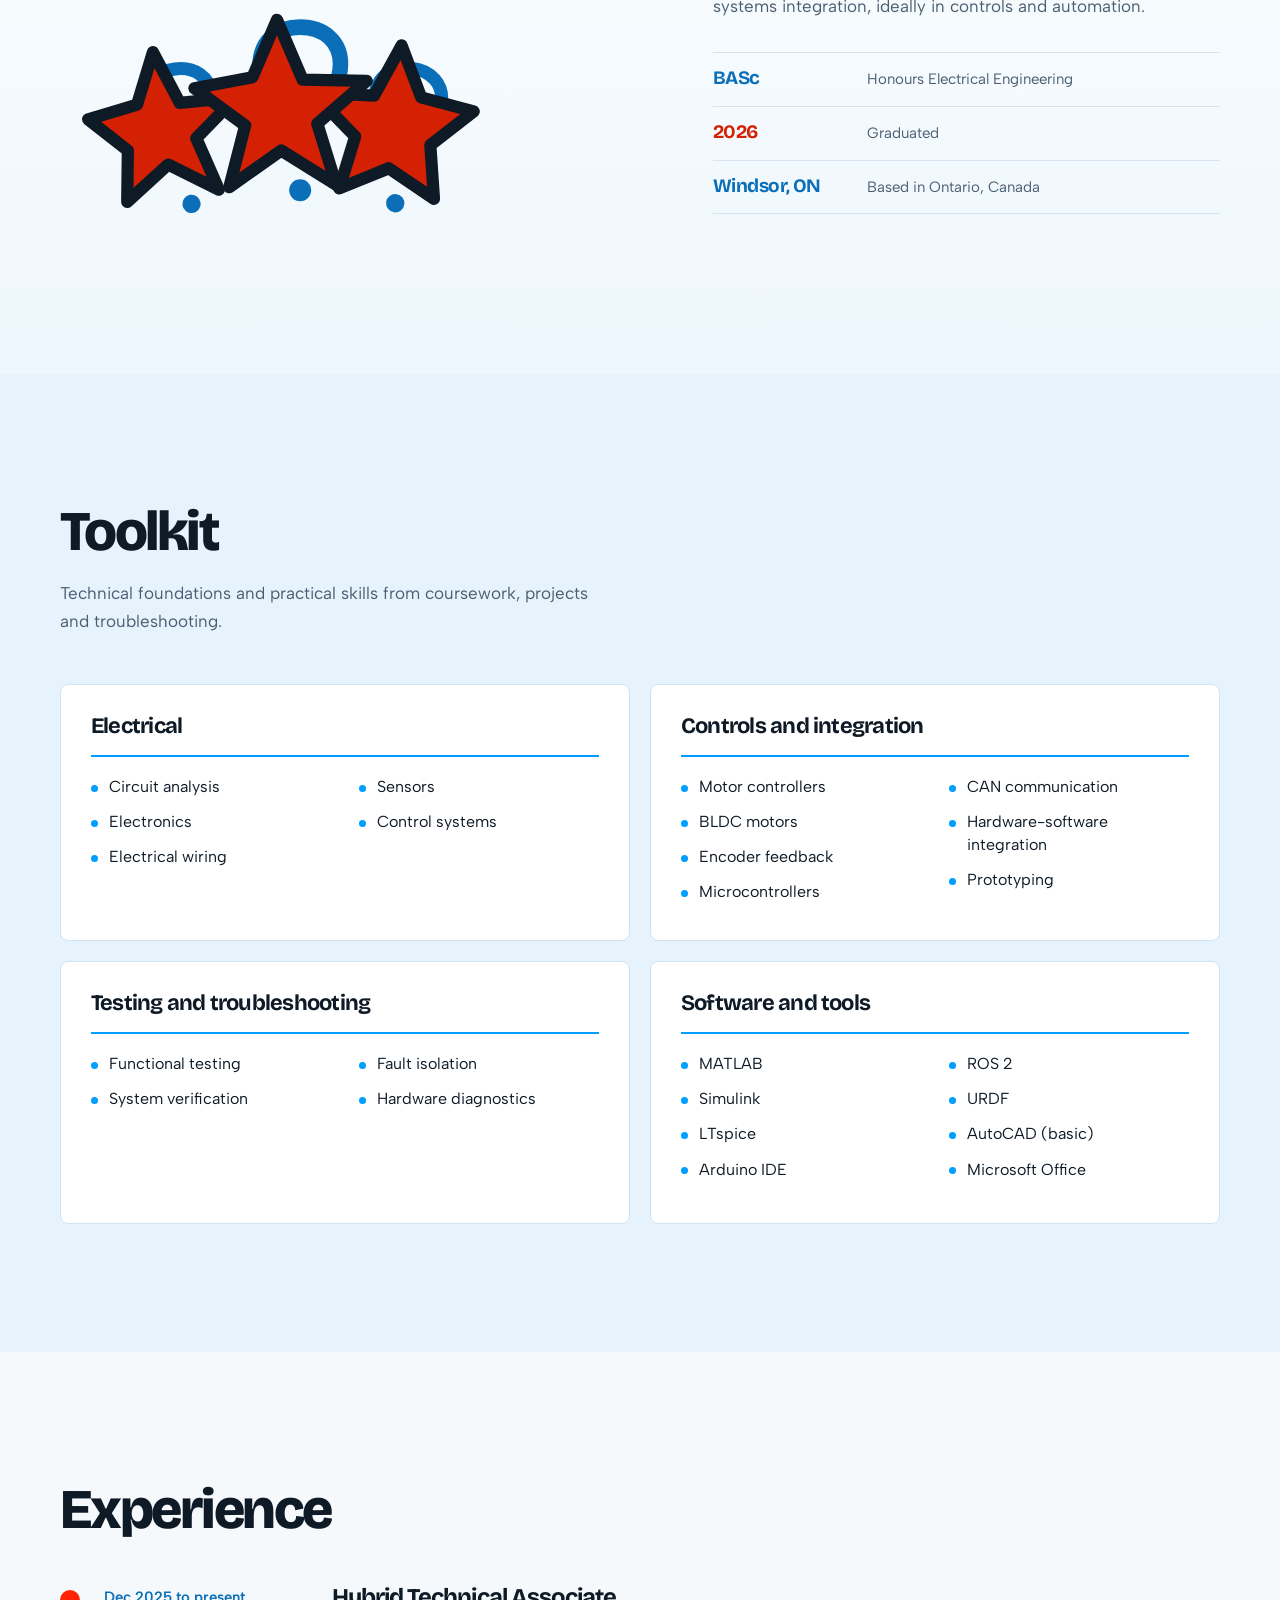
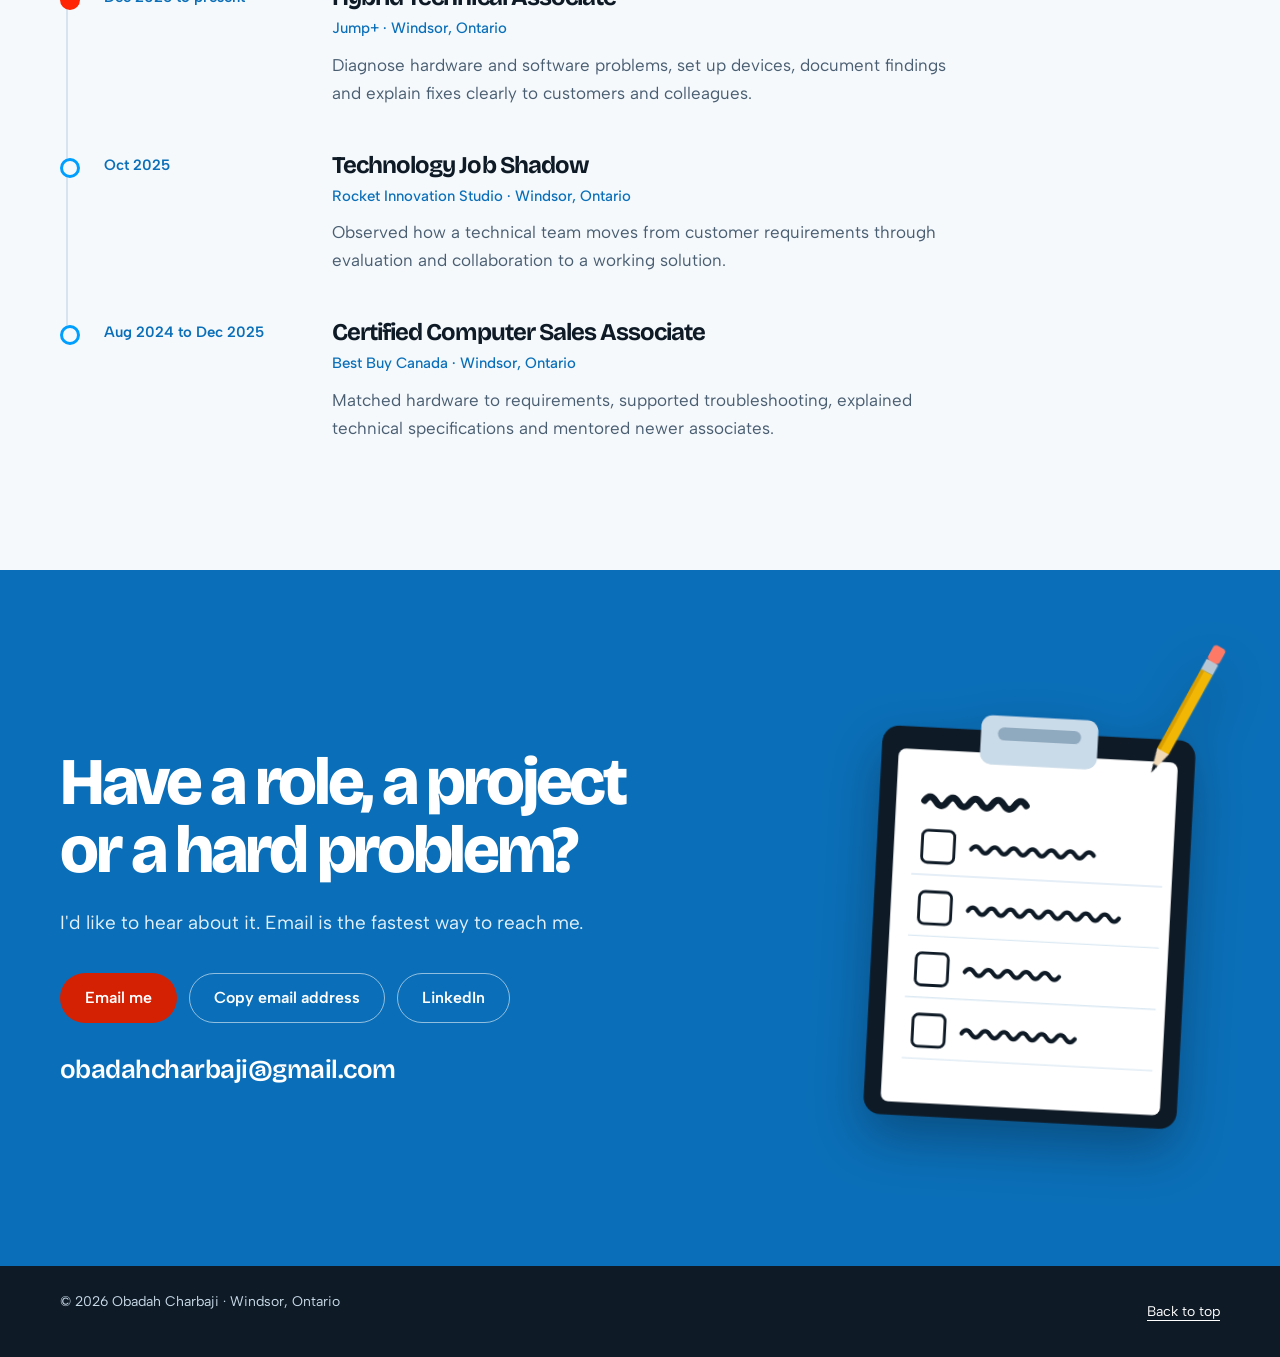
==== commit 72dbcc12: "Add files via upload" ====
--- a/index.html
+++ b/index.html
@@ -115,16 +115,17 @@
 .shot figcaption{margin-top:10px;font-size:14px;color:var(--on-dark)}
 .shot-photo{display:flex}
 
-/* team badge under the robotic arm media */
-.team-badge{grid-column:1/-1;display:grid;gap:22px;padding:26px 28px;background:var(--ink-2);border:1px solid var(--line-dark);border-radius:8px}
-.team-top{display:flex;align-items:center;gap:24px}
-.team-logo{flex:none;width:96px;height:auto}
+/* team badge under the robotic arm media: two equal halves, then centred text */
+.team-badge{grid-column:1/-1;overflow:hidden;background:var(--ink-2);border:1px solid var(--line-dark);border-radius:8px;text-align:center}
+.logo-row{display:grid;grid-template-columns:1fr 1fr}
+.logo-cell{display:grid;place-items:center;padding:32px 24px}
+.logo-cell+.logo-cell{border-left:1px solid var(--line-dark)}
+.team-logo,.uw-logo{display:block;height:88px;width:auto;max-width:100%;object-fit:contain}
+.team-logo{height:100px}
+.team-text{padding:24px 24px 26px;border-top:1px solid var(--line-dark)}
 .team-label{font-size:15px;font-weight:500;color:#7FCBFF}
-.team-name{margin:2px 0 6px;font:800 clamp(20px,2.2vw,26px)/1.15 var(--head);letter-spacing:-.035em;color:var(--white)}
-.team-note{font-size:15px;color:var(--on-dark)}
-.uw-row{border-top:1px solid var(--line-dark);padding-top:22px}
-.uw-logo{display:block;height:58px;width:auto}
-@media(max-width:480px){.team-top{flex-direction:column;align-items:flex-start;gap:16px}.team-badge{padding:22px 20px}.uw-logo{height:50px}}
+.team-name{margin:2px 0 0;font:800 clamp(20px,2.2vw,26px)/1.15 var(--head);letter-spacing:-.035em;color:var(--white)}
+@media(max-width:480px){.logo-row{grid-template-columns:1fr}.logo-cell{padding:24px 20px}.logo-cell+.logo-cell{border-left:0;border-top:1px solid var(--line-dark)}.team-logo,.uw-logo{height:76px}.team-logo{height:88px}}
 
 /* about */
 .about{background:linear-gradient(180deg,var(--white) 0%,#EEF7FD 100%)}
@@ -331,15 +332,14 @@
               </video>
             </figure>
             <div class="team-badge">
-              <div class="team-top">
-                <img class="team-logo" src="rover-team-logo.png" alt="UWR rover team badge" width="150" height="143" onerror="this.remove()">
-                <div class="team-text">
-                  <p class="team-label">Built with</p>
-                  <p class="team-name">University of Windsor Rover Team</p>
-                  <p class="team-note">The arm mounts on the team&rsquo;s rover.</p>
-                </div>
+              <div class="logo-row">
+                <div class="logo-cell"><img class="team-logo" src="rover-team-logo.png" alt="UWR rover team badge" width="150" height="143" onerror="this.remove()"></div>
+                <div class="logo-cell"><img class="uw-logo" src="university-logo.png" alt="University of Windsor" width="640" height="237" onerror="this.remove()"></div>
               </div>
-              <div class="uw-row"><img class="uw-logo" src="university-logo.png" alt="University of Windsor" width="640" height="237" onerror="this.remove()"></div>
+              <div class="team-text">
+                <p class="team-label">Built with</p>
+                <p class="team-name">University of Windsor Rover Team</p>
+              </div>
             </div>
           </div>
         </article>
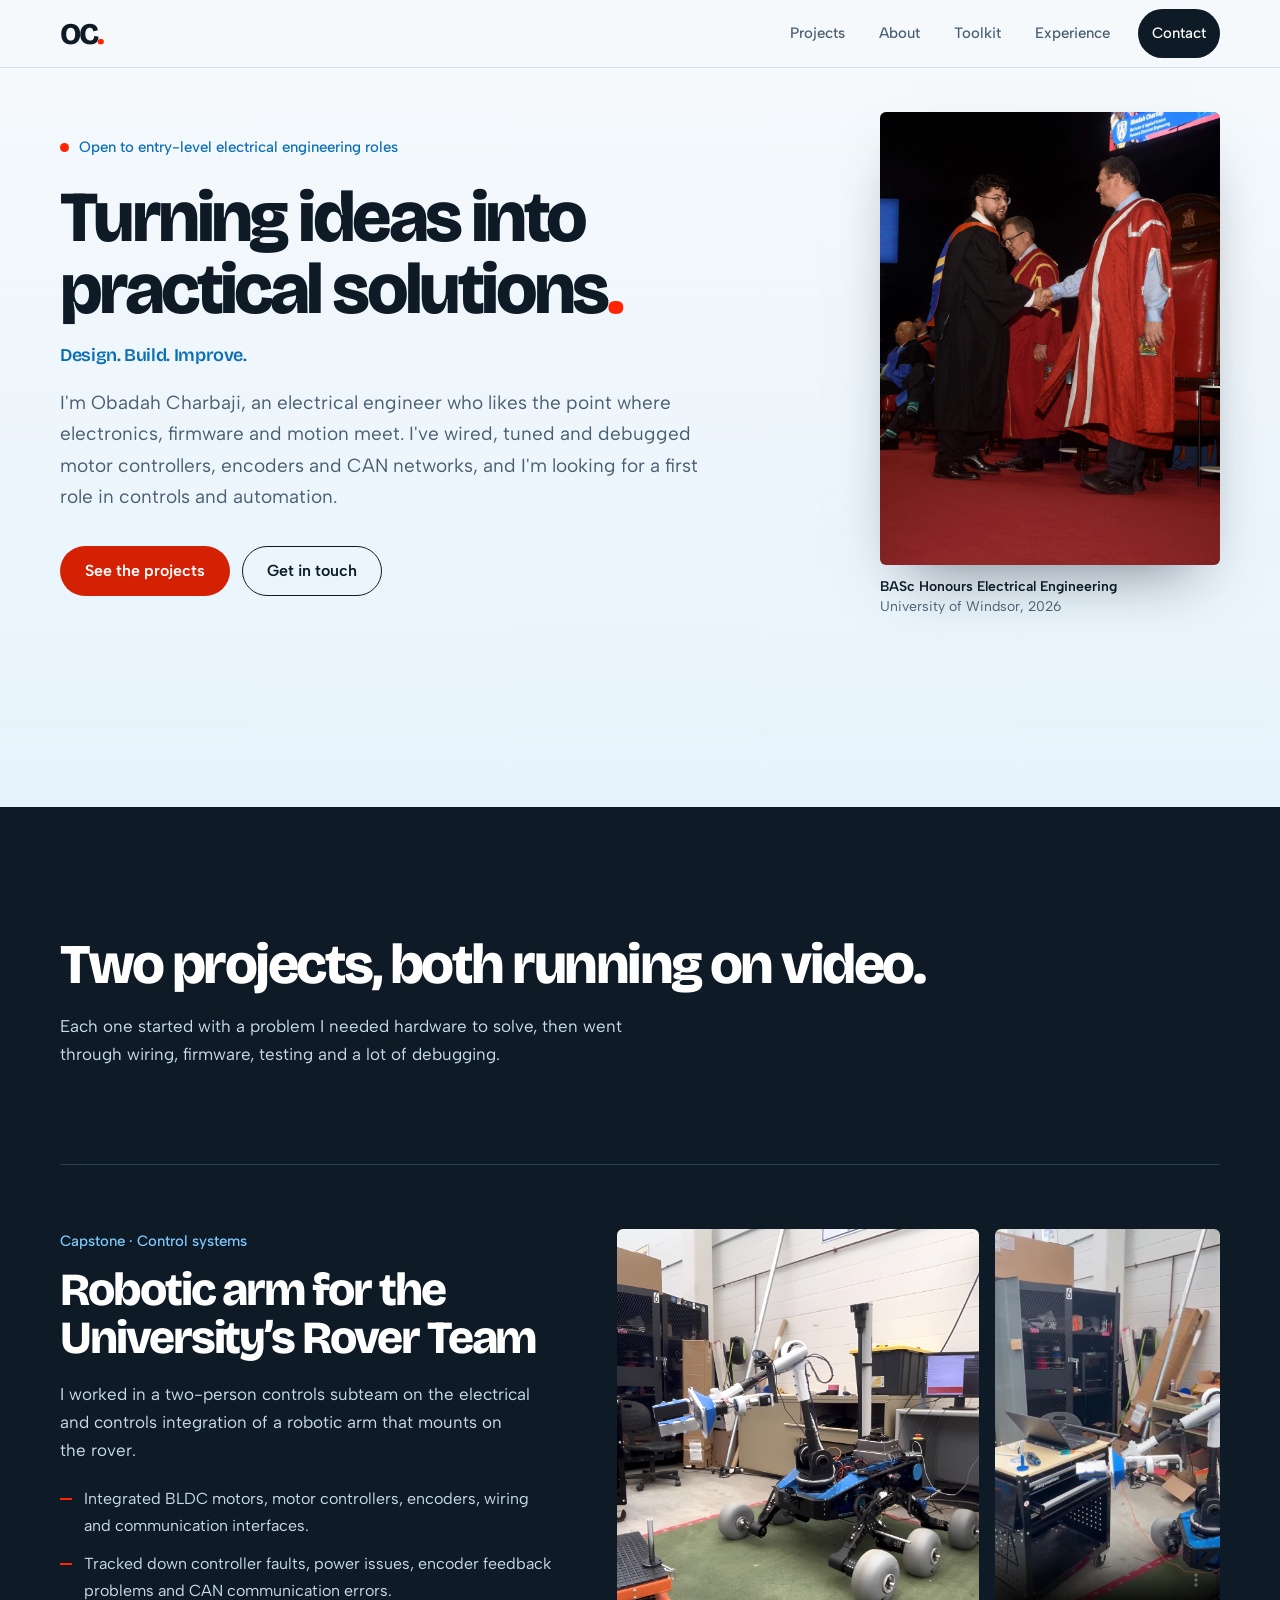
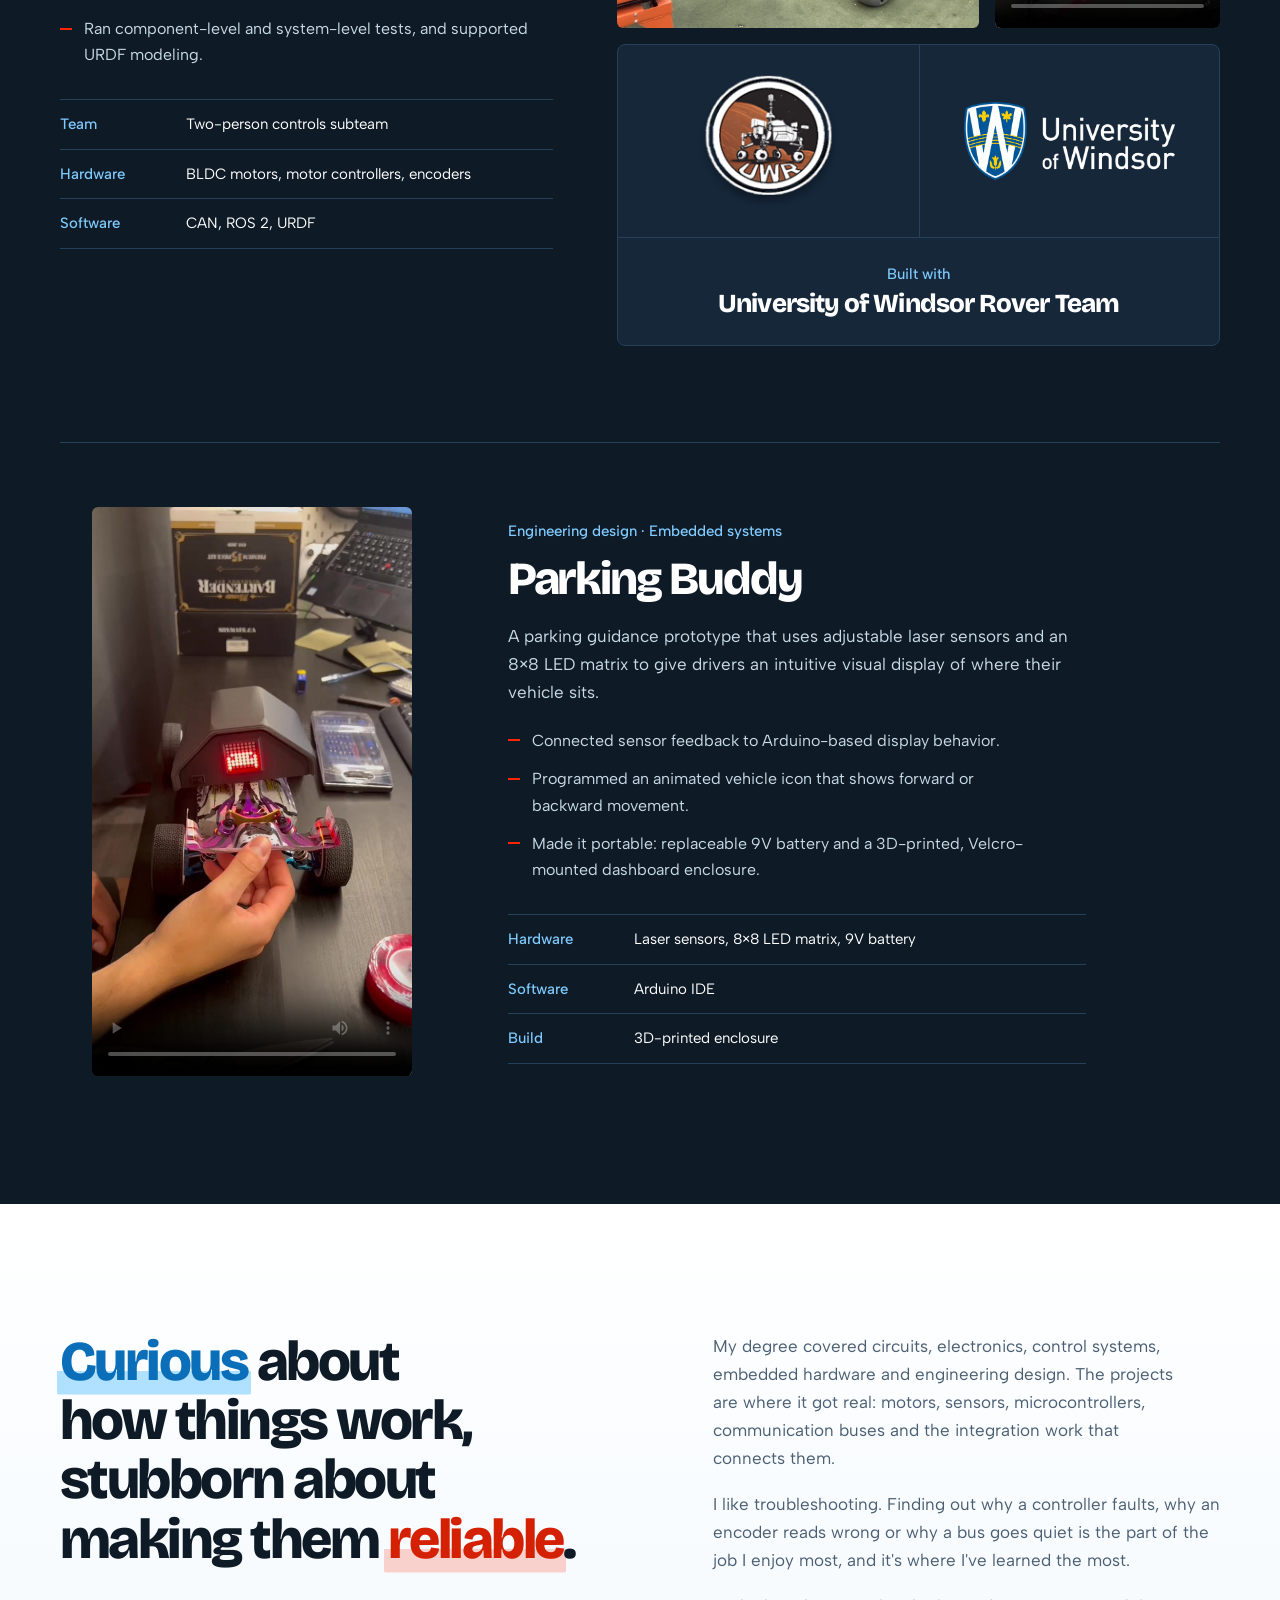
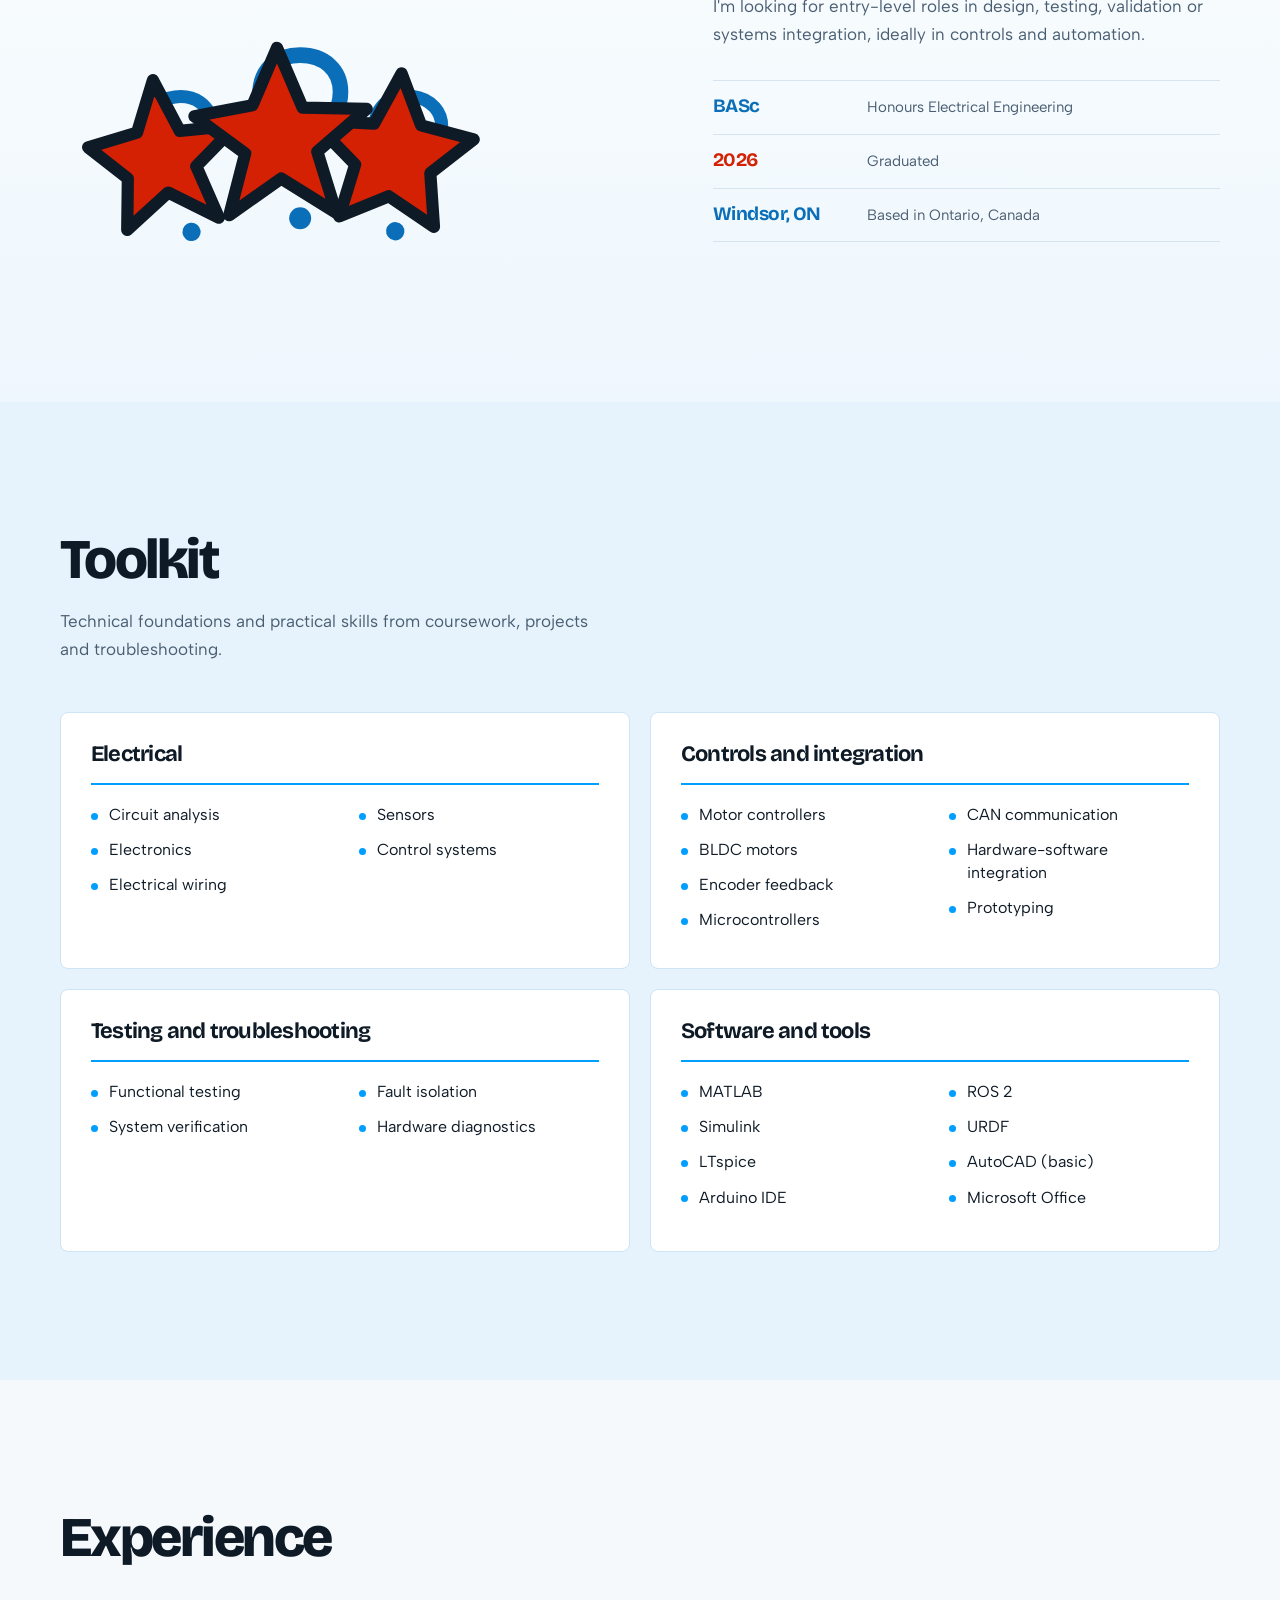
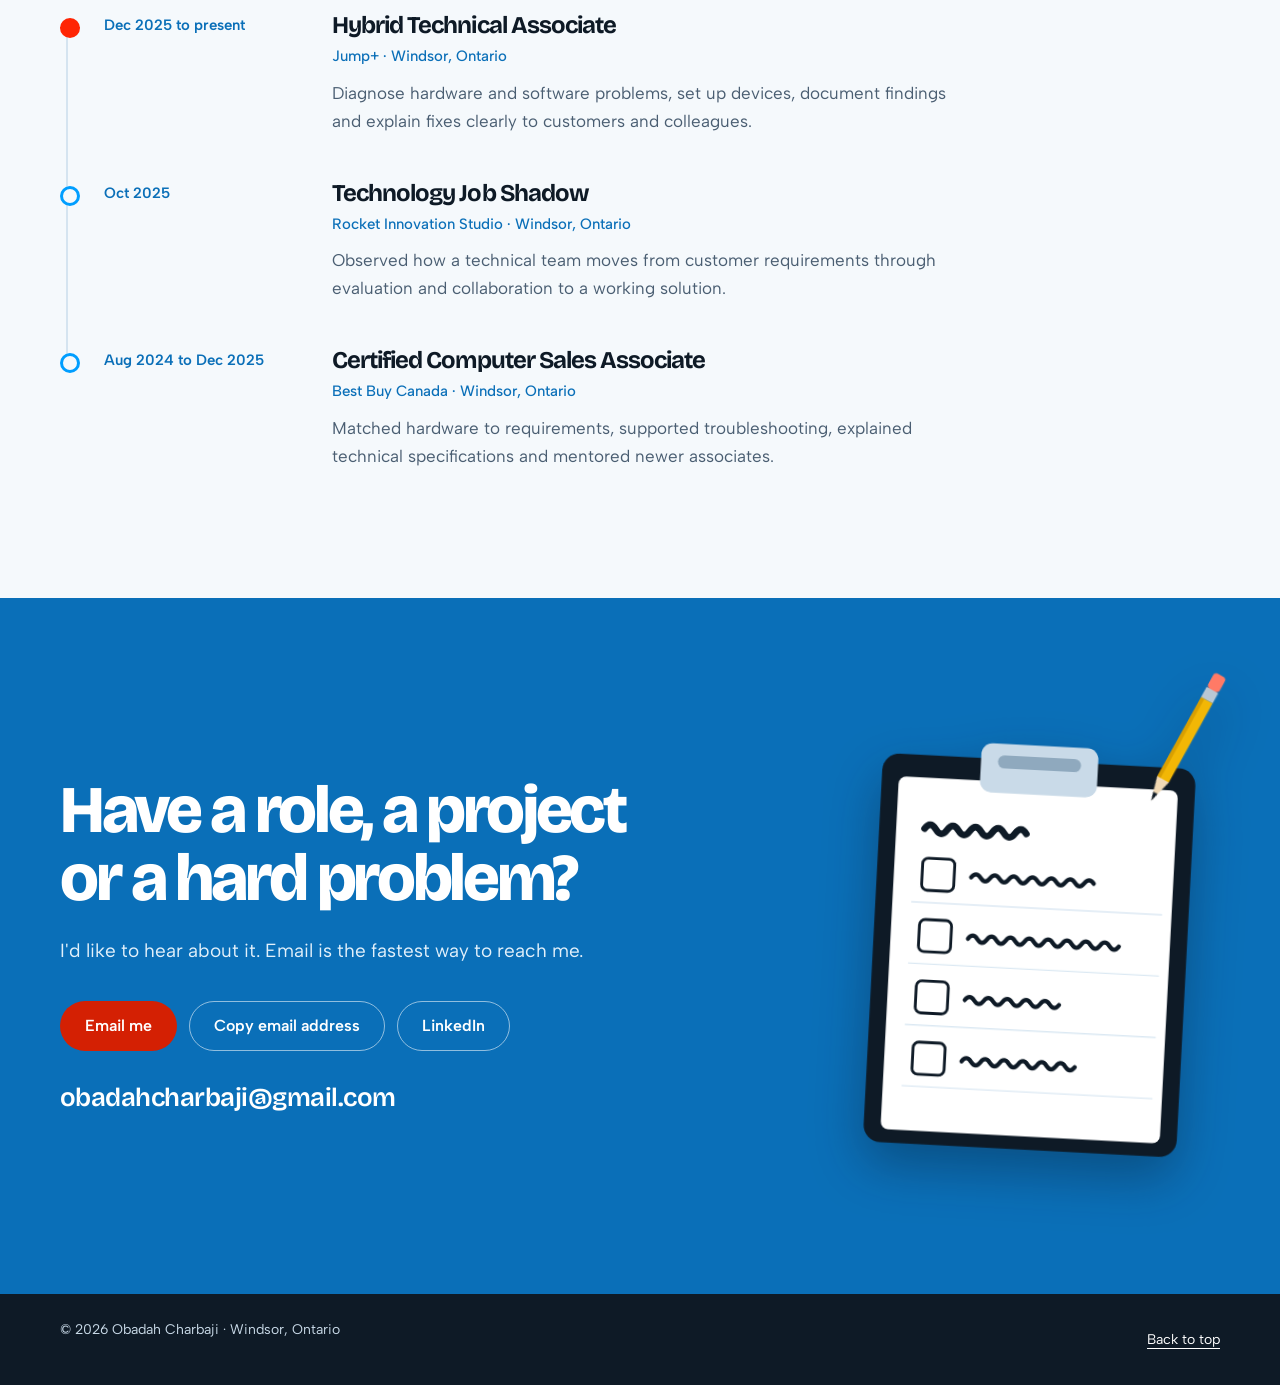
==== commit 198c1b29: "Add files via upload" ====
--- a/index.html
+++ b/index.html
@@ -118,14 +118,15 @@
 /* team badge under the robotic arm media: two equal halves, then centred text */
 .team-badge{grid-column:1/-1;overflow:hidden;background:var(--ink-2);border:1px solid var(--line-dark);border-radius:8px;text-align:center}
 .logo-row{display:grid;grid-template-columns:1fr 1fr}
-.logo-cell{display:grid;place-items:center;padding:32px 24px}
+.logo-cell{display:grid;place-items:center;padding:28px 24px}
 .logo-cell+.logo-cell{border-left:1px solid var(--line-dark)}
-.team-logo,.uw-logo{display:block;height:88px;width:auto;max-width:100%;object-fit:contain}
-.team-logo{height:100px}
+.team-logo,.uw-logo{display:block;width:auto;max-width:100%;object-fit:contain}
+.team-logo{height:136px}
+.uw-logo{height:78px}
 .team-text{padding:24px 24px 26px;border-top:1px solid var(--line-dark)}
 .team-label{font-size:15px;font-weight:500;color:#7FCBFF}
 .team-name{margin:2px 0 0;font:800 clamp(20px,2.2vw,26px)/1.15 var(--head);letter-spacing:-.035em;color:var(--white)}
-@media(max-width:480px){.logo-row{grid-template-columns:1fr}.logo-cell{padding:24px 20px}.logo-cell+.logo-cell{border-left:0;border-top:1px solid var(--line-dark)}.team-logo,.uw-logo{height:76px}.team-logo{height:88px}}
+@media(max-width:480px){.logo-row{grid-template-columns:1fr}.logo-cell{padding:24px 20px}.logo-cell+.logo-cell{border-left:0;border-top:1px solid var(--line-dark)}.team-logo{height:116px}.uw-logo{height:66px}}
 
 /* about */
 .about{background:linear-gradient(180deg,var(--white) 0%,#EEF7FD 100%)}
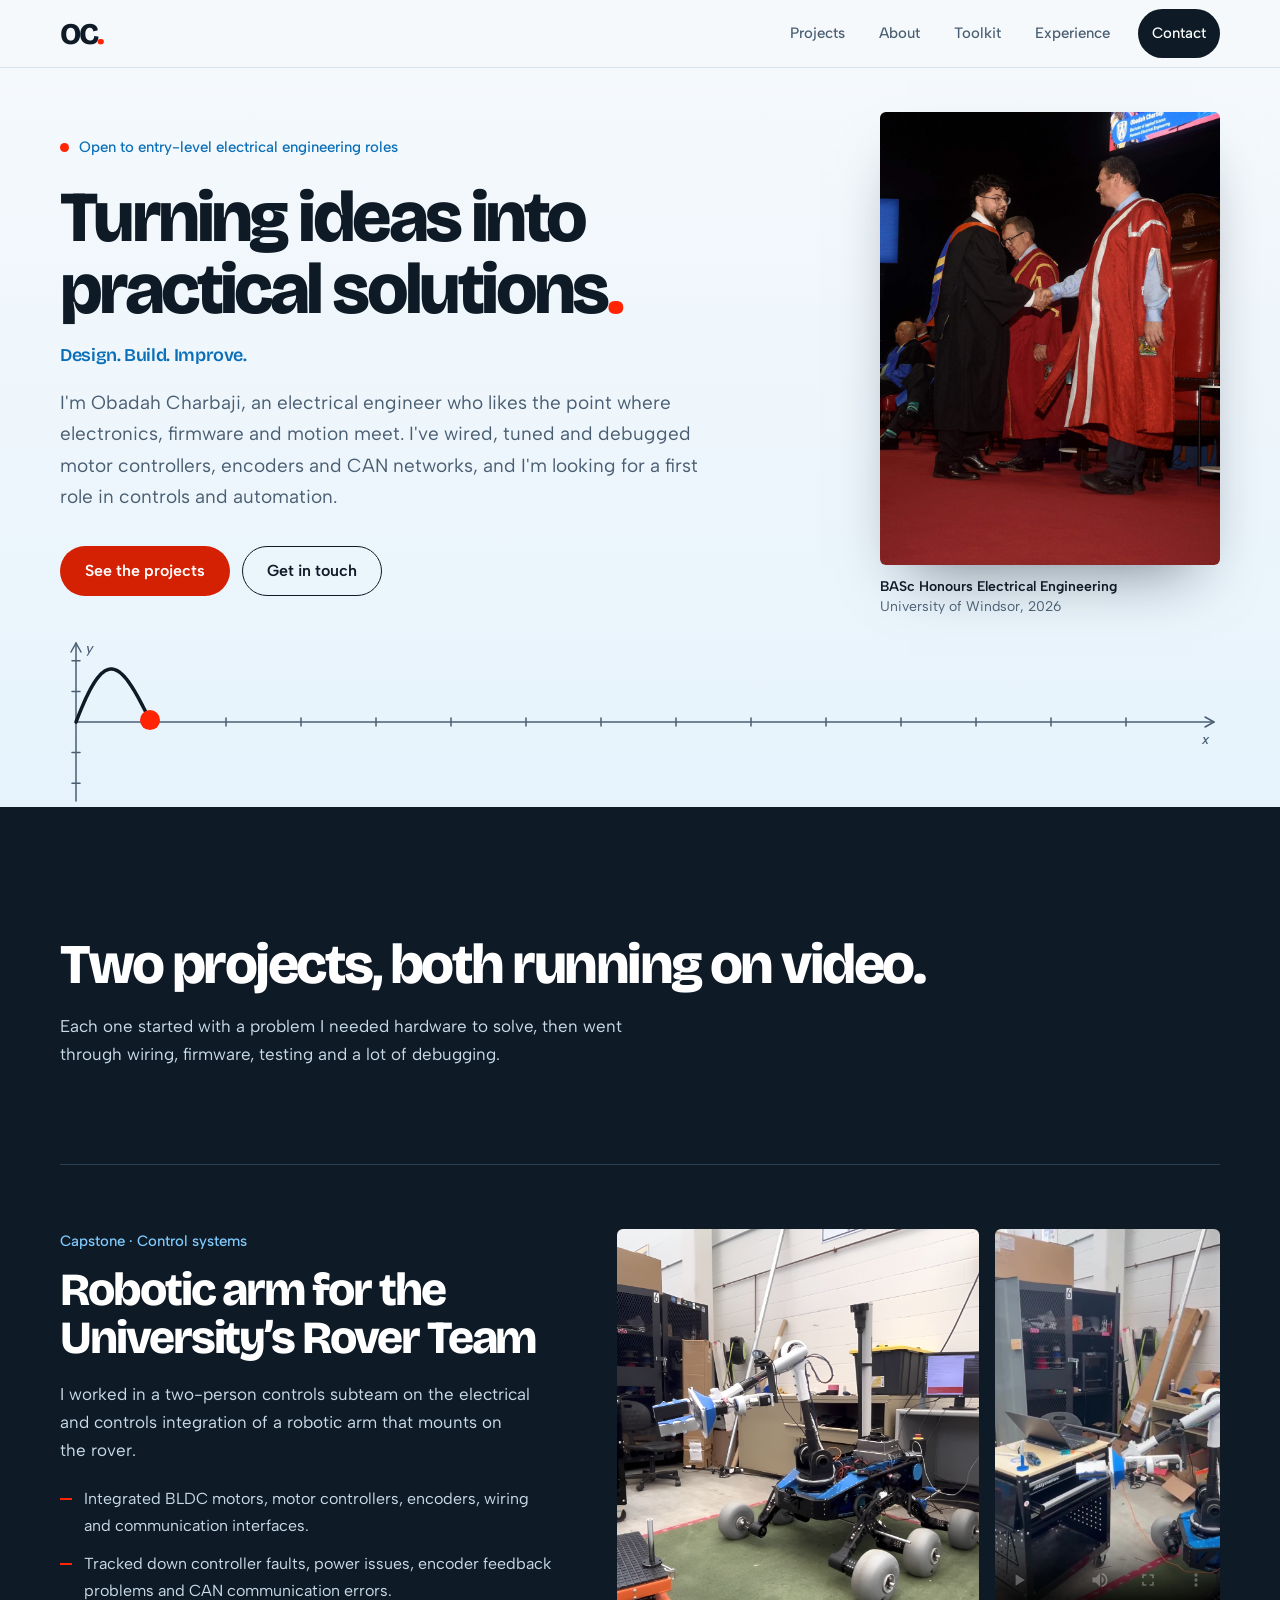
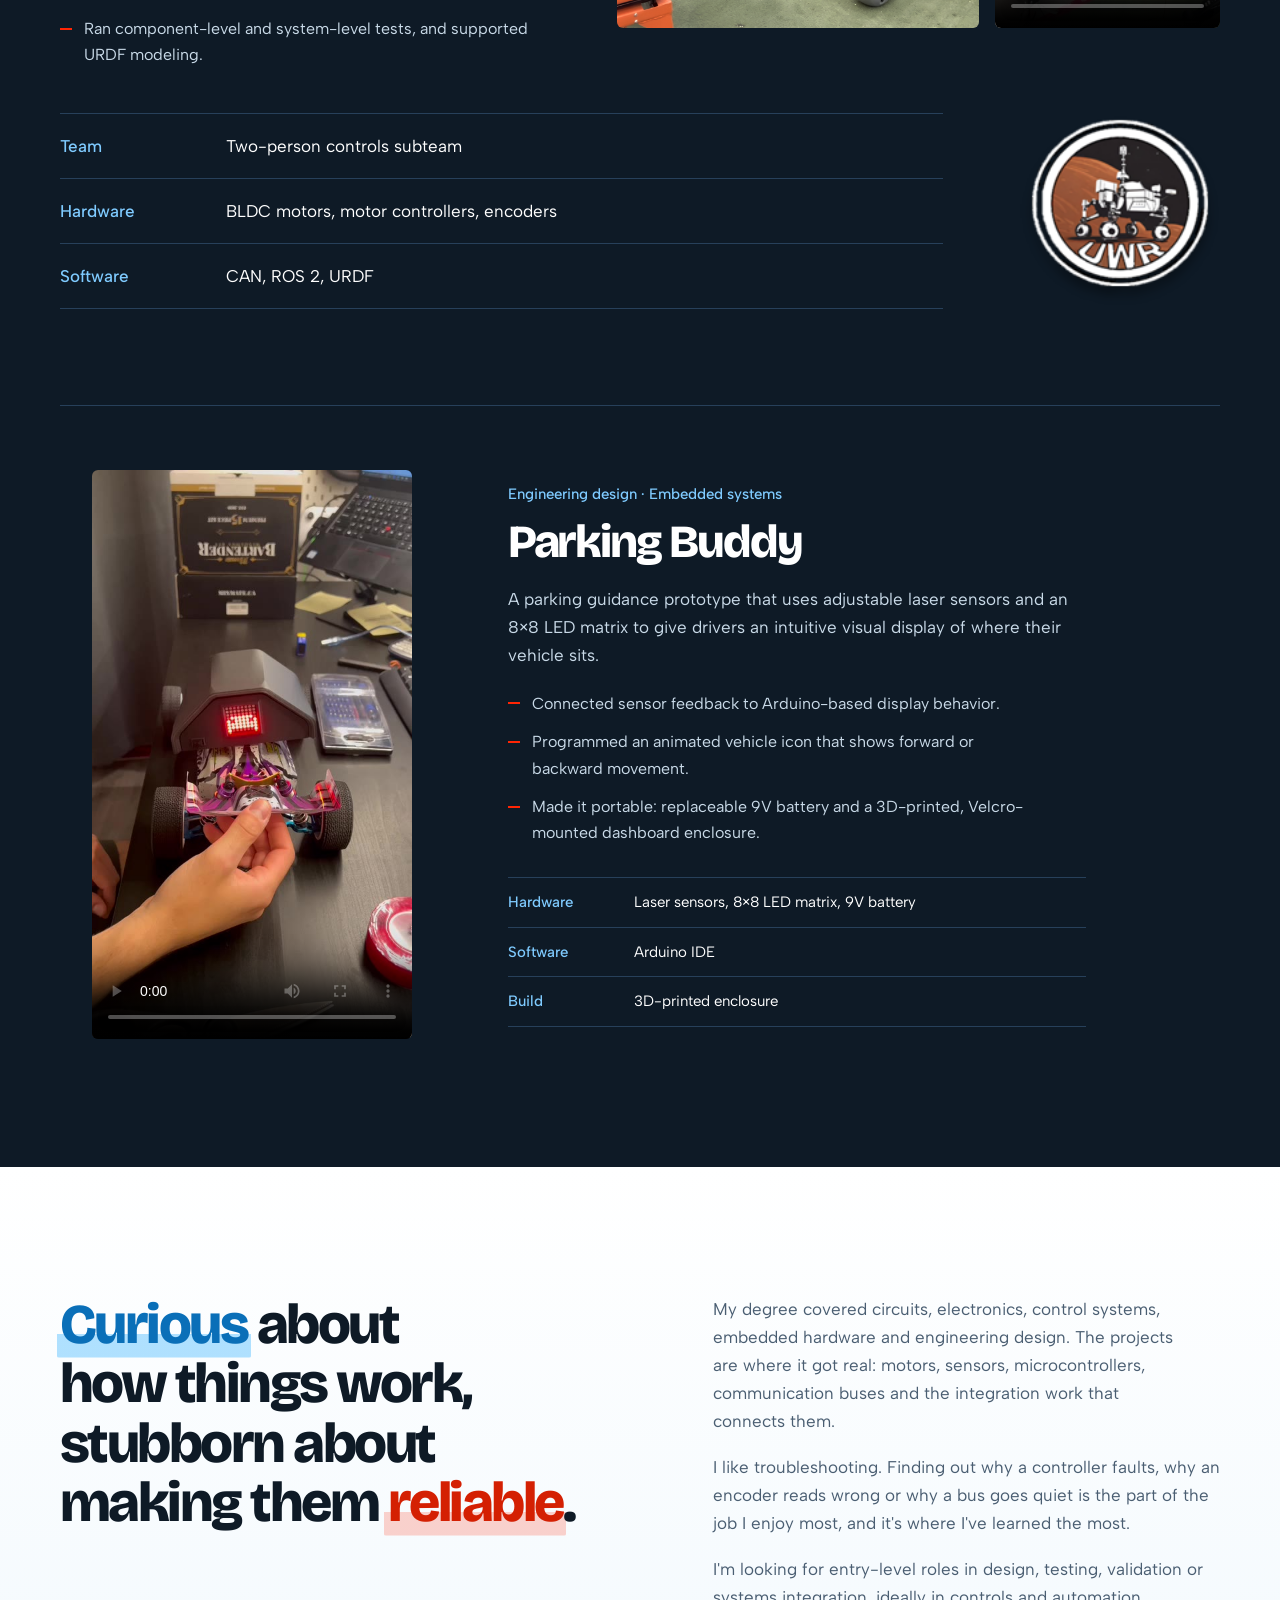
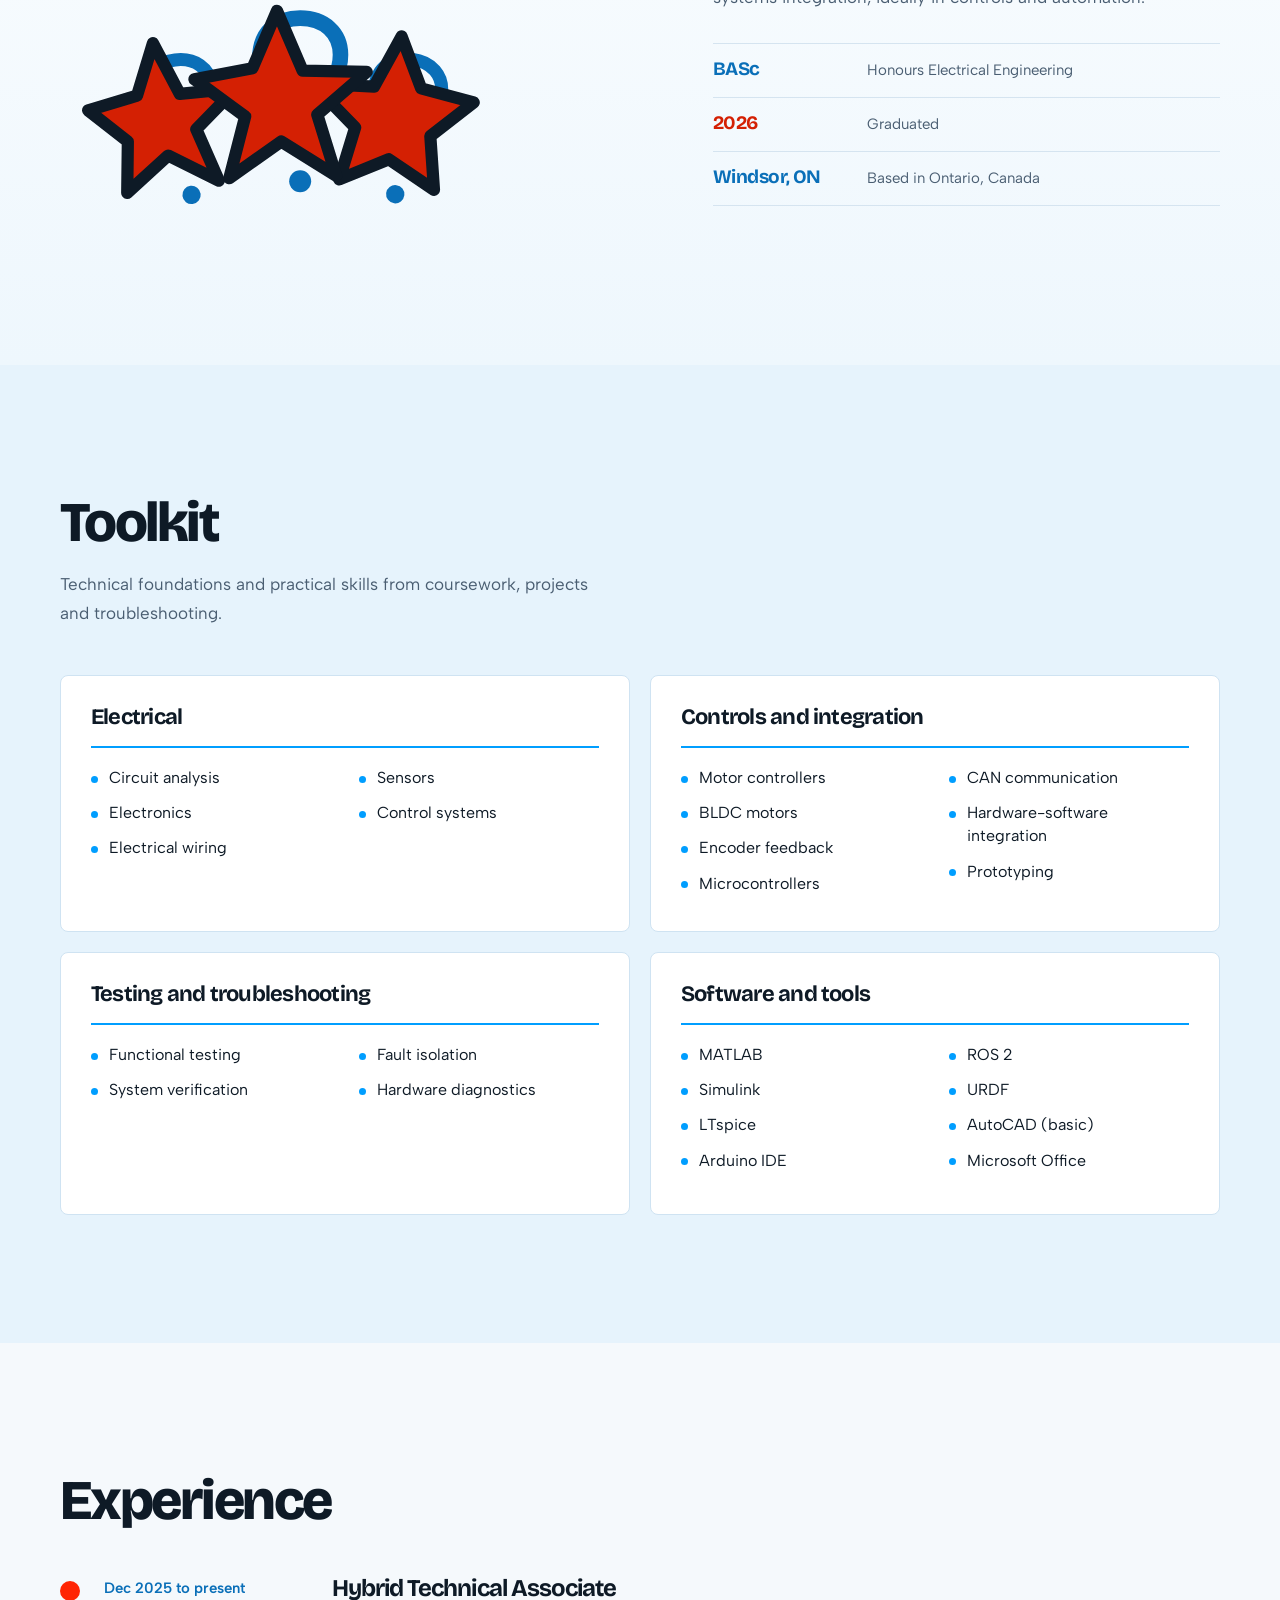
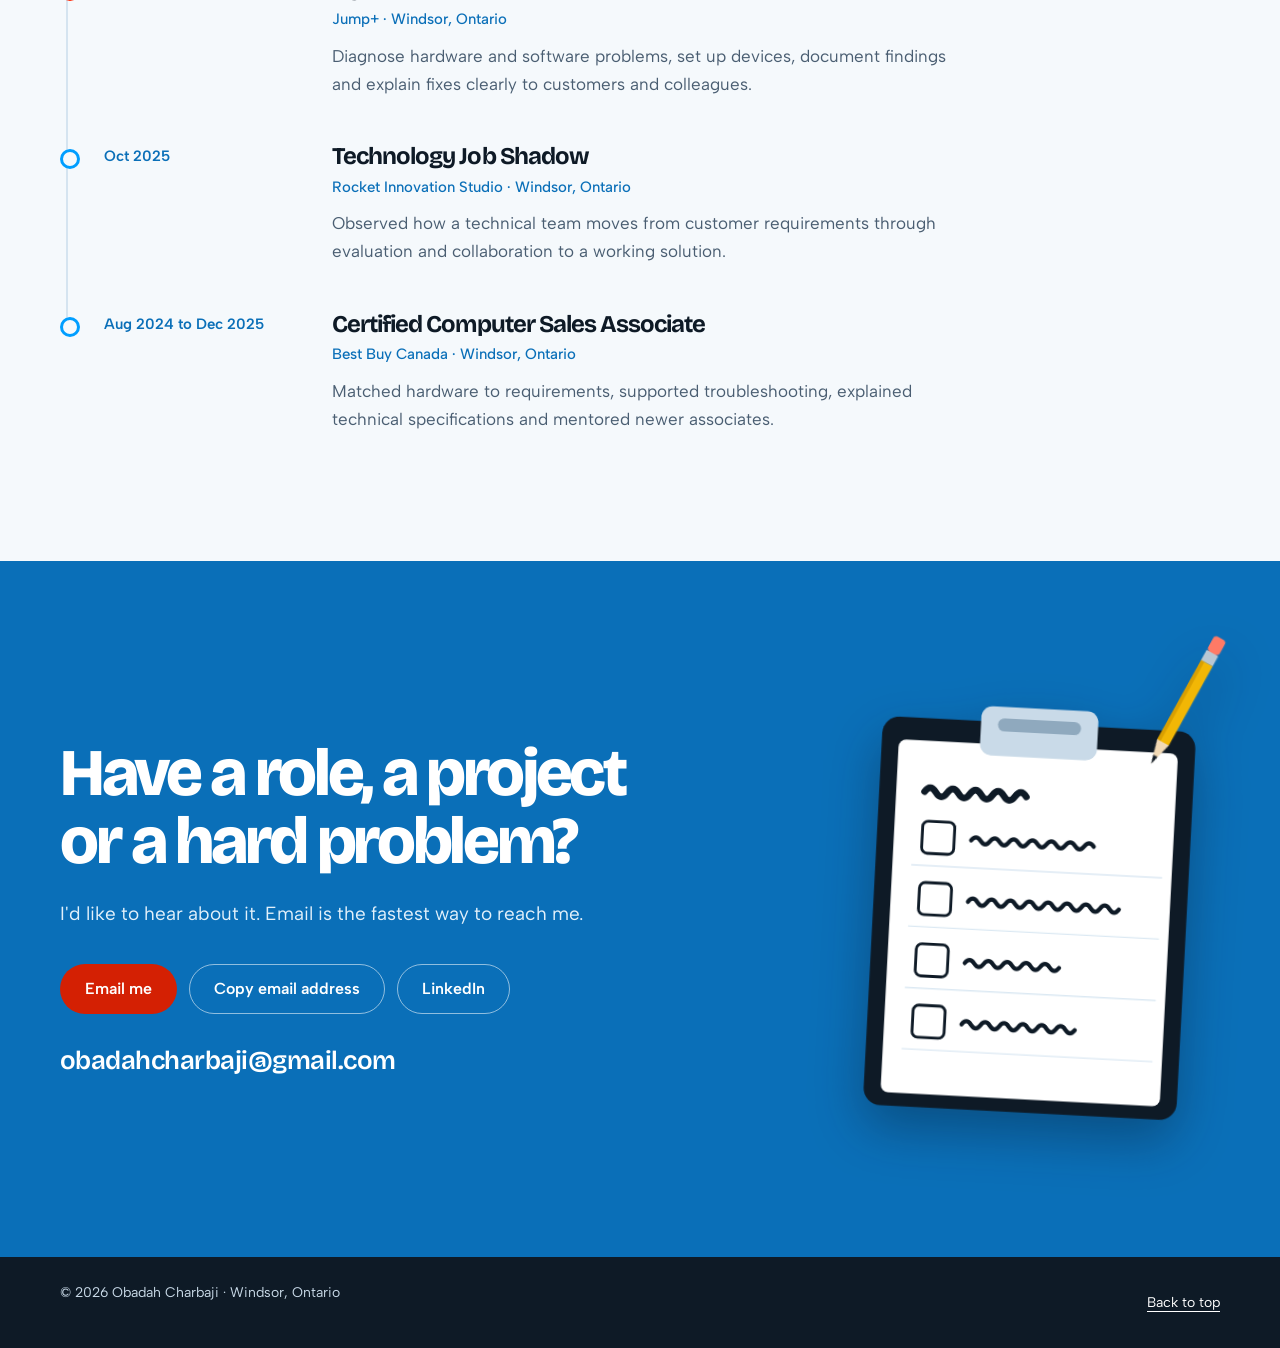
==== commit 8d9ee19c: "Add files via upload" ====
--- a/index.html
+++ b/index.html
@@ -115,18 +115,14 @@
 .shot figcaption{margin-top:10px;font-size:14px;color:var(--on-dark)}
 .shot-photo{display:flex}
 
-/* team badge under the robotic arm media: two equal halves, then centred text */
-.team-badge{grid-column:1/-1;overflow:hidden;background:var(--ink-2);border:1px solid var(--line-dark);border-radius:8px;text-align:center}
-.logo-row{display:grid;grid-template-columns:1fr 1fr}
-.logo-cell{display:grid;place-items:center;padding:28px 24px}
-.logo-cell+.logo-cell{border-left:1px solid var(--line-dark)}
-.team-logo,.uw-logo{display:block;width:auto;max-width:100%;object-fit:contain}
-.team-logo{height:136px}
-.uw-logo{height:78px}
-.team-text{padding:24px 24px 26px;border-top:1px solid var(--line-dark)}
-.team-label{font-size:15px;font-weight:500;color:#7FCBFF}
-.team-name{margin:2px 0 0;font:800 clamp(20px,2.2vw,26px)/1.15 var(--head);letter-spacing:-.035em;color:var(--white)}
-@media(max-width:480px){.logo-row{grid-template-columns:1fr}.logo-cell{padding:24px 20px}.logo-cell+.logo-cell{border-left:0;border-top:1px solid var(--line-dark)}.team-logo{height:116px}.uw-logo{height:66px}}
+/* wide facts strip with the big rover badge */
+.case-arm{row-gap:36px}
+.case-foot{grid-column:1/-1;display:grid;grid-template-columns:minmax(0,1fr) auto;gap:clamp(28px,6vw,96px);align-items:center;margin-top:8px}
+.case-foot .facts{max-width:none;margin:0}
+.case-foot .facts div{grid-template-columns:150px 1fr;padding:18px 0;font-size:17px}
+.rover-logo{display:block;width:clamp(160px,17vw,200px);height:auto;justify-self:center}
+@media(max-width:900px){.case-foot{grid-template-columns:1fr;gap:28px}.rover-logo{justify-self:start;width:150px}}
+@media(max-width:480px){.case-foot .facts div{grid-template-columns:90px 1fr;padding:14px 0;font-size:16px}}
 
 /* about */
 .about{background:linear-gradient(180deg,var(--white) 0%,#EEF7FD 100%)}
@@ -316,11 +312,6 @@
               <li>Tracked down controller faults, power issues, encoder feedback problems and CAN communication errors.</li>
               <li>Ran component-level and system-level tests, and supported URDF modeling.</li>
             </ul>
-            <dl class="facts">
-              <div><dt>Team</dt><dd>Two-person controls subteam</dd></div>
-              <div><dt>Hardware</dt><dd>BLDC motors, motor controllers, encoders</dd></div>
-              <div><dt>Software</dt><dd>CAN, ROS 2, URDF</dd></div>
-            </dl>
           </div>
           <div class="case-media">
             <figure class="shot shot-photo">
@@ -332,17 +323,15 @@
                 <a href="robotic-arm-demo.mp4">Download the robotic arm demonstration</a>
               </video>
             </figure>
-            <div class="team-badge">
-              <div class="logo-row">
-                <div class="logo-cell"><img class="team-logo" src="rover-team-logo.png" alt="UWR rover team badge" width="150" height="143" onerror="this.remove()"></div>
-                <div class="logo-cell"><img class="uw-logo" src="university-logo.png" alt="University of Windsor" width="640" height="237" onerror="this.remove()"></div>
-              </div>
-              <div class="team-text">
-                <p class="team-label">Built with</p>
-                <p class="team-name">University of Windsor Rover Team</p>
-              </div>
-            </div>
           </div>
+      <div class="case-foot">
+          <dl class="facts">
+              <div><dt>Team</dt><dd>Two-person controls subteam</dd></div>
+              <div><dt>Hardware</dt><dd>BLDC motors, motor controllers, encoders</dd></div>
+              <div><dt>Software</dt><dd>CAN, ROS 2, URDF</dd></div>
+            </dl>
+          <img class="rover-logo" src="rover-team-logo.png" alt="UWR rover team badge" width="150" height="143" onerror="this.remove()">
+        </div>
         </article>
 
         <article class="case case-park">
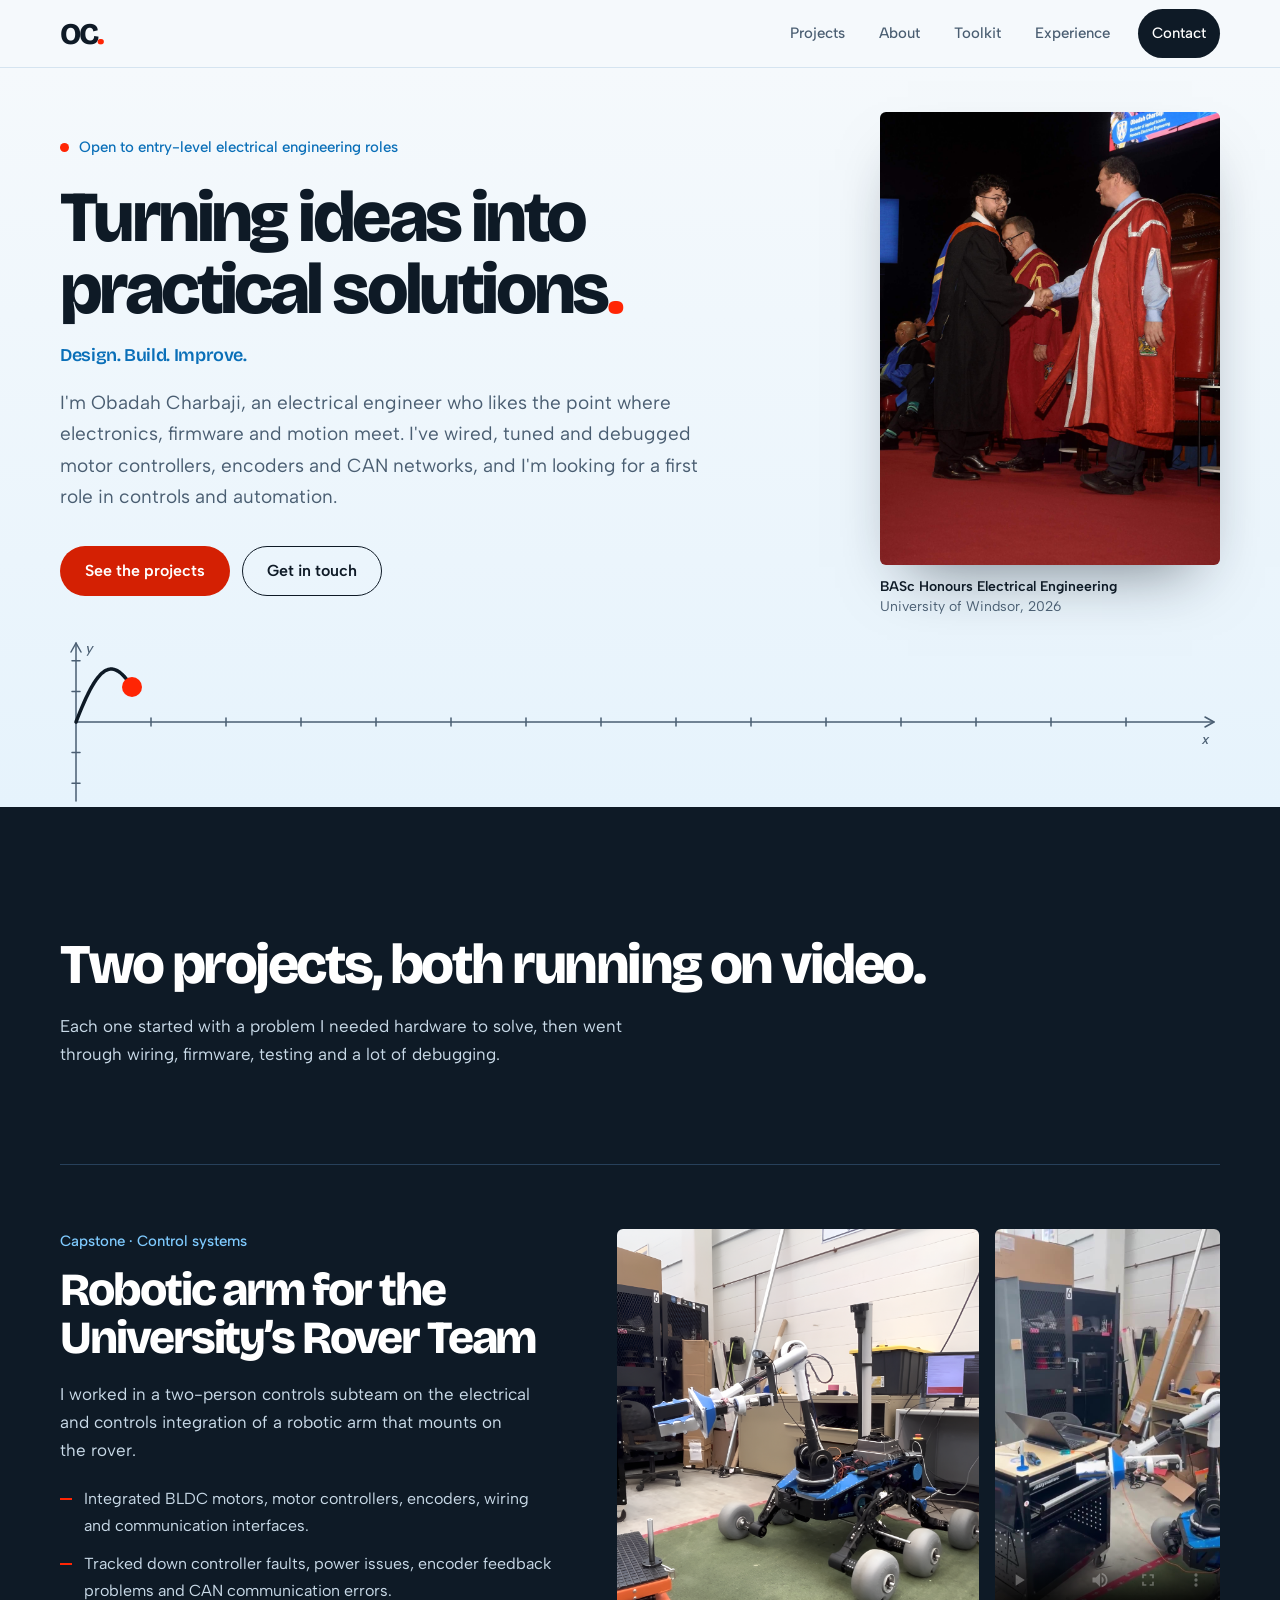
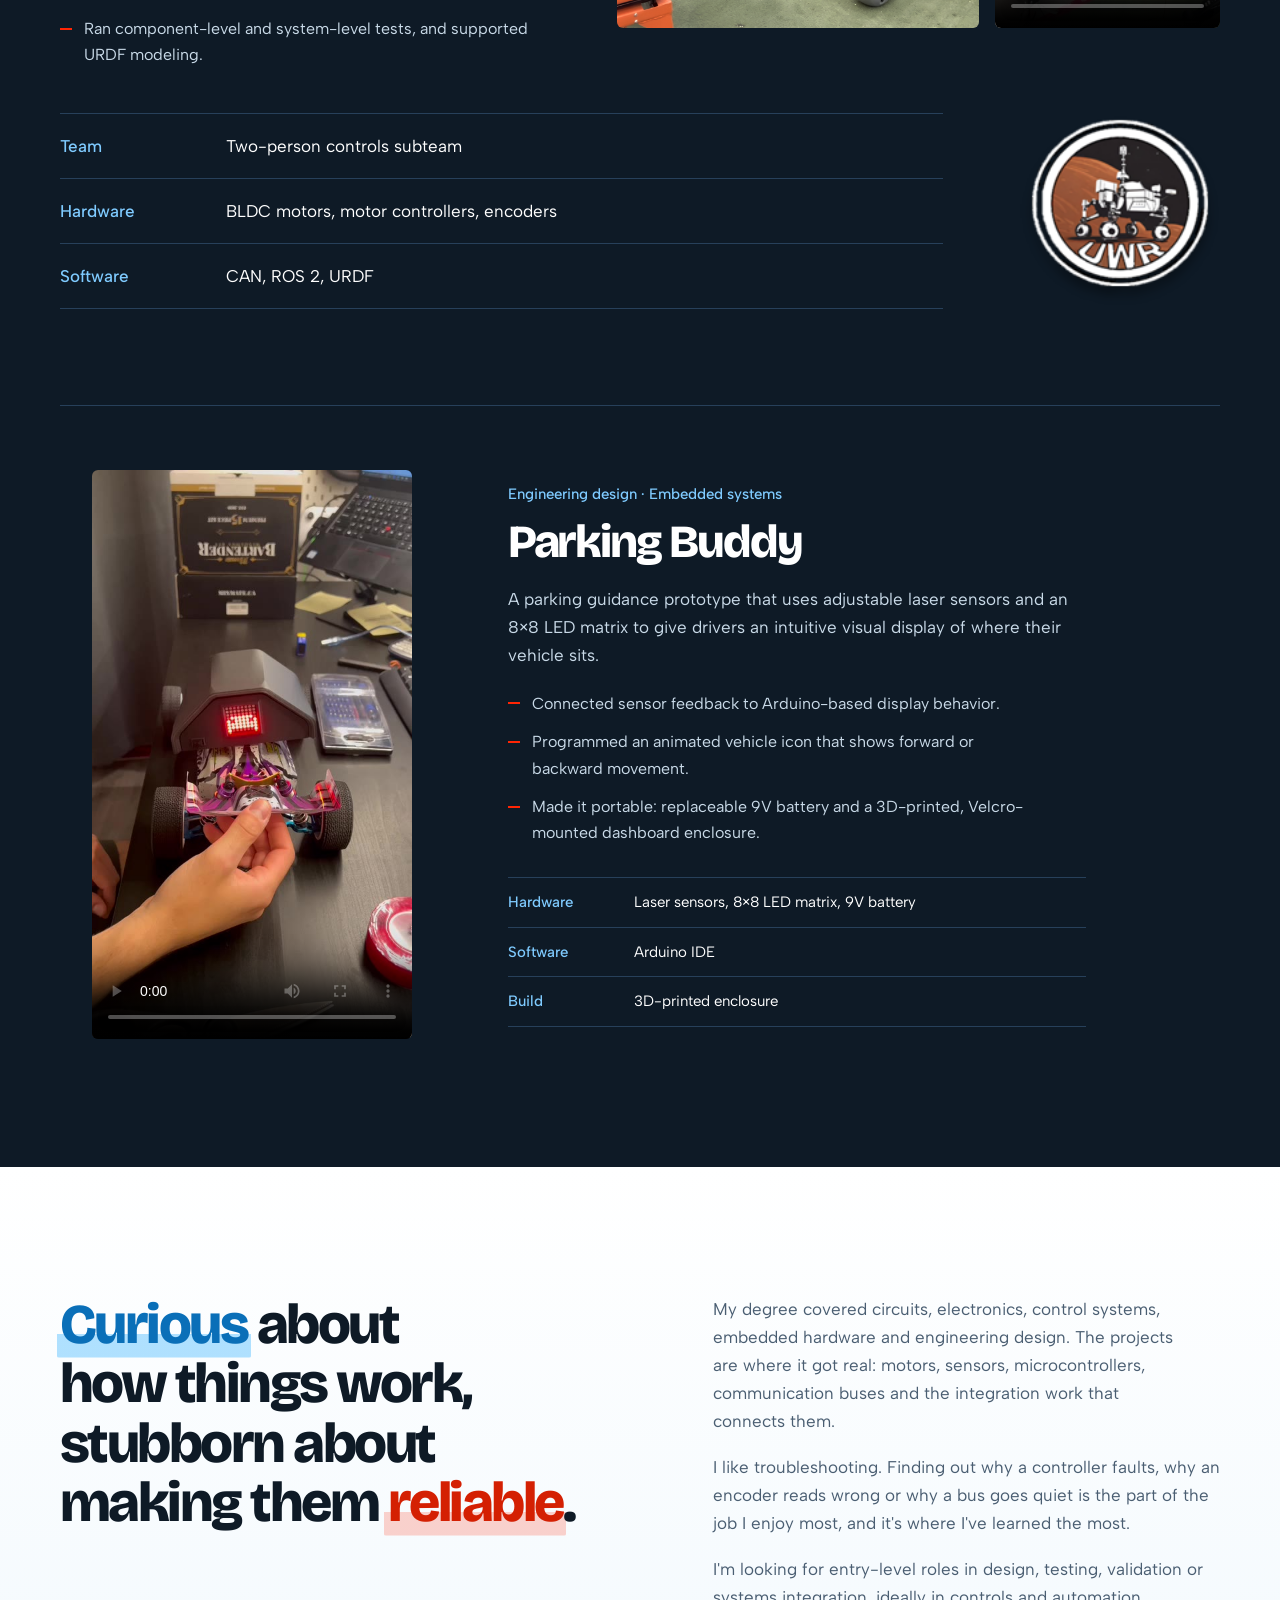
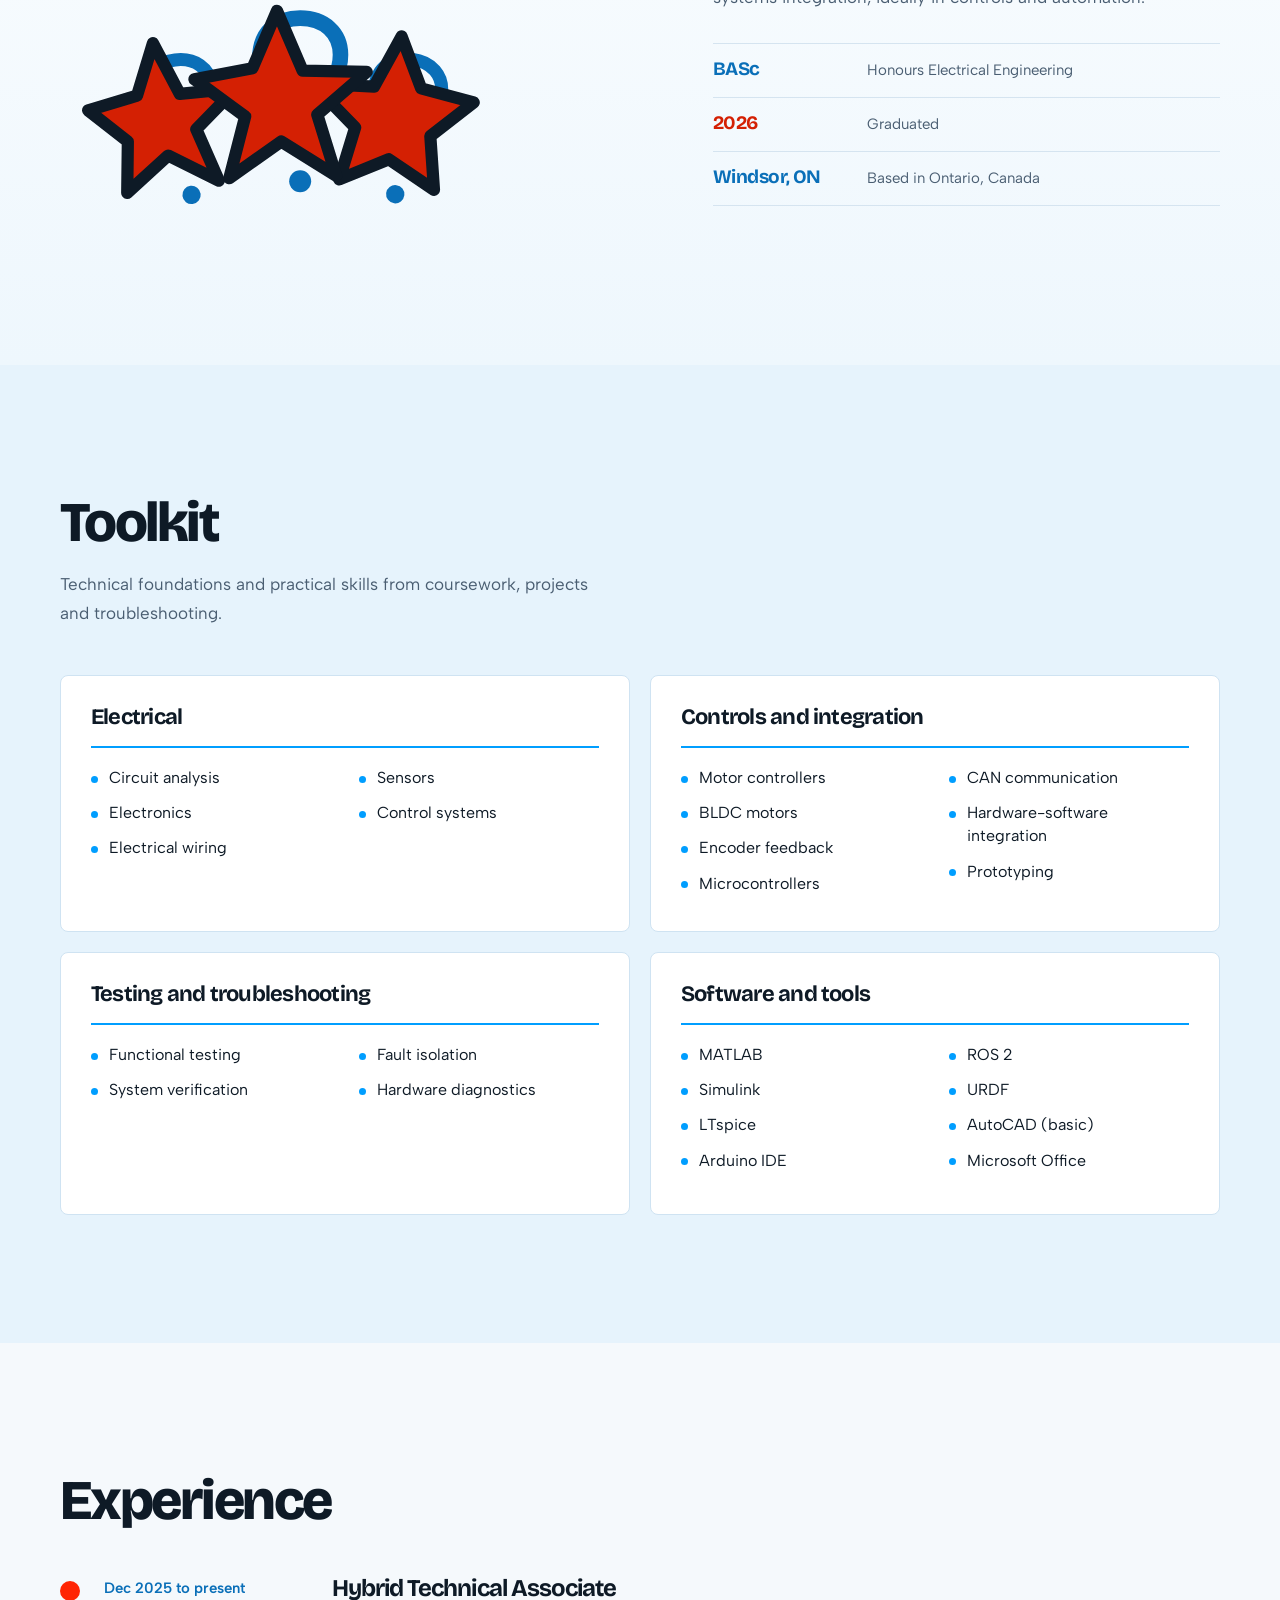
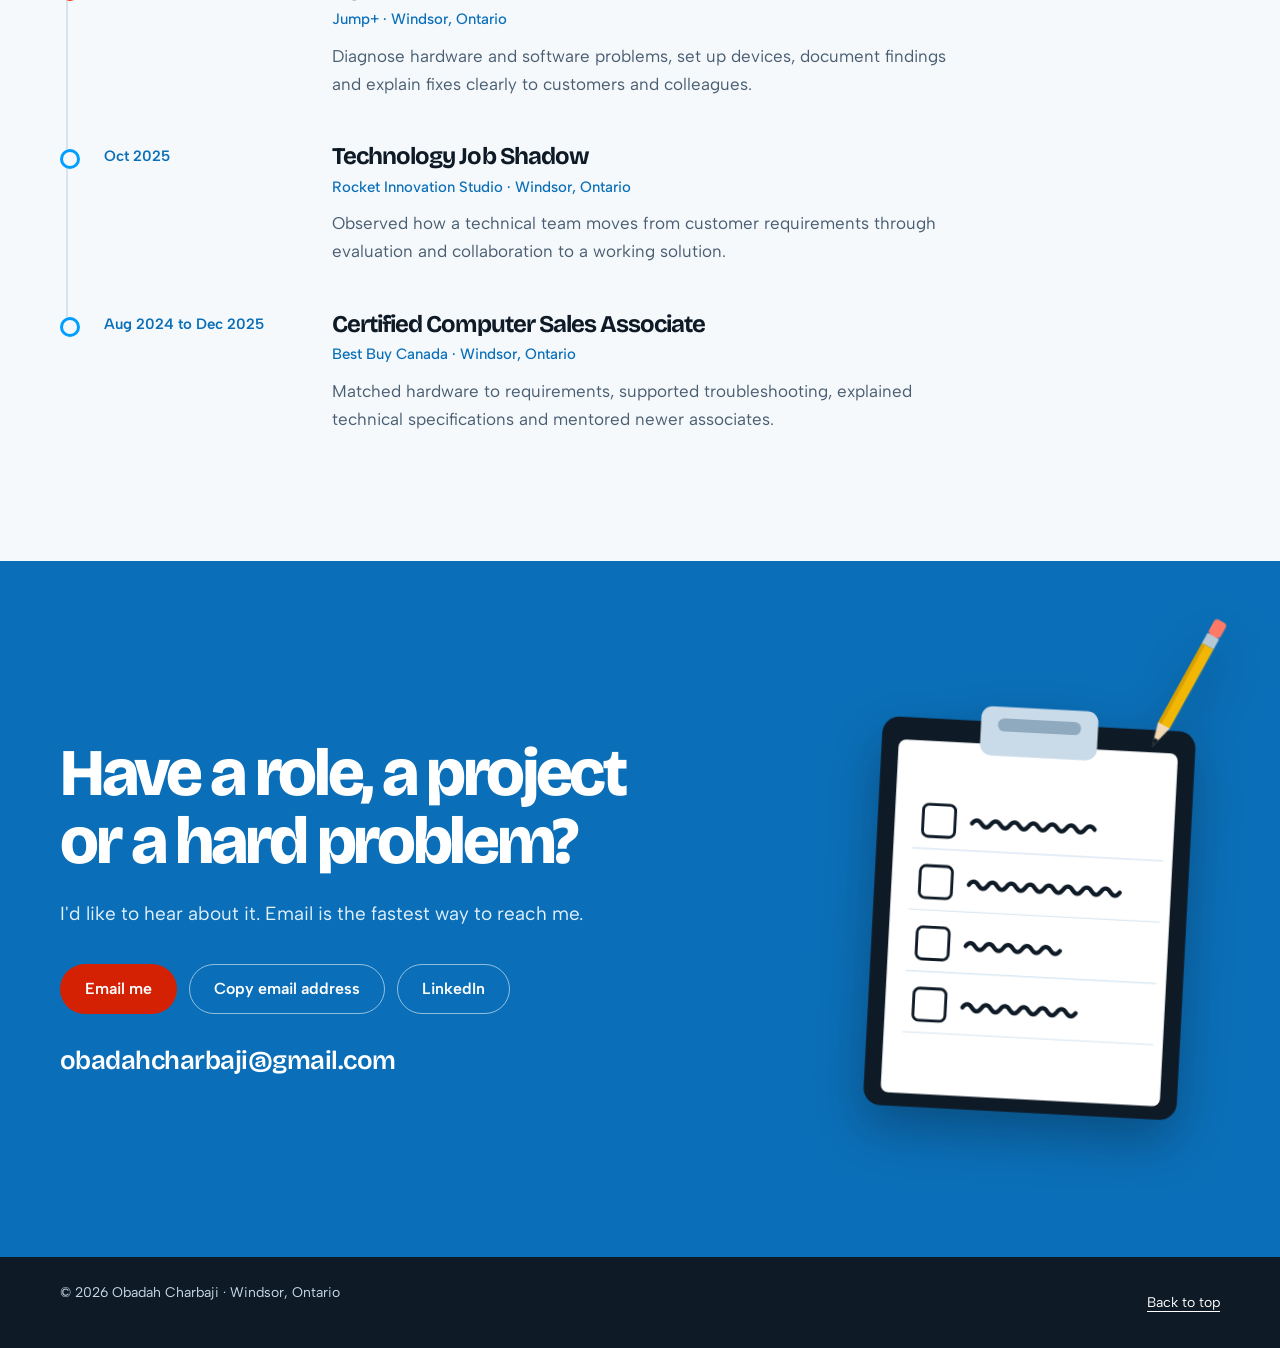
==== commit 94673a96: "Add files via upload" ====
--- a/index.html
+++ b/index.html
@@ -195,12 +195,11 @@
 .clip{justify-self:center;width:100%;max-width:340px;transform:rotate(3deg);filter:drop-shadow(0 22px 26px rgba(6,20,34,.35))}
 .clip-svg{display:block;width:100%;height:auto;overflow:visible}
 .sq{fill:none;stroke:var(--ink);stroke-width:4.5;stroke-linecap:round;stroke-linejoin:round}
-.sq-title{fill:none;stroke:var(--ink);stroke-width:7;stroke-linecap:round;stroke-linejoin:round}
 .rule{stroke:#DCE9F3;stroke-width:1.5}
 .box{fill:none;stroke:var(--ink);stroke-width:3}
 .tick{fill:none;stroke:var(--red-btn);stroke-width:6;stroke-linecap:round;stroke-linejoin:round;stroke-dasharray:1;stroke-dashoffset:1}
 .pencil{transform:translate(300px,60px)}
-@keyframes pencilmove{0.0%{transform:translate(300px,60px);animation-timing-function:ease-in-out}6.916%{transform:translate(300px,60px);animation-timing-function:ease-in-out}14.523%{transform:translate(69px,150px);animation-timing-function:linear}16.321%{transform:translate(76px,158px);animation-timing-function:linear}20.47%{transform:translate(91px,141px);animation-timing-function:ease-in-out}25.588%{transform:translate(91px,141px);animation-timing-function:ease-in-out}33.195%{transform:translate(69px,215px);animation-timing-function:linear}34.993%{transform:translate(76px,223px);animation-timing-function:linear}39.142%{transform:translate(91px,206px);animation-timing-function:ease-in-out}44.26%{transform:translate(91px,206px);animation-timing-function:ease-in-out}51.867%{transform:translate(69px,280px);animation-timing-function:linear}53.665%{transform:translate(76px,288px);animation-timing-function:linear}57.815%{transform:translate(91px,271px);animation-timing-function:ease-in-out}62.932%{transform:translate(91px,271px);animation-timing-function:ease-in-out}70.539%{transform:translate(69px,345px);animation-timing-function:linear}72.337%{transform:translate(76px,353px);animation-timing-function:linear}76.487%{transform:translate(91px,336px);animation-timing-function:ease-in-out}86.169%{transform:translate(91px,336px);animation-timing-function:ease-in-out}97.234%{transform:translate(292px,428px);animation-timing-function:ease-in-out}100.0%{transform:translate(292px,428px);animation-timing-function:ease-in-out}}
+@keyframes pencilmove{0.0%{transform:translate(300px,60px);animation-timing-function:ease-in-out}6.916%{transform:translate(300px,60px);animation-timing-function:ease-in-out}14.523%{transform:translate(69px,150px);animation-timing-function:linear}16.321%{transform:translate(76px,158px);animation-timing-function:linear}20.47%{transform:translate(91px,141px);animation-timing-function:ease-in-out}25.588%{transform:translate(91px,141px);animation-timing-function:ease-in-out}33.195%{transform:translate(69px,215px);animation-timing-function:linear}34.993%{transform:translate(76px,223px);animation-timing-function:linear}39.142%{transform:translate(91px,206px);animation-timing-function:ease-in-out}44.26%{transform:translate(91px,206px);animation-timing-function:ease-in-out}51.867%{transform:translate(69px,280px);animation-timing-function:linear}53.665%{transform:translate(76px,288px);animation-timing-function:linear}57.815%{transform:translate(91px,271px);animation-timing-function:ease-in-out}62.932%{transform:translate(91px,271px);animation-timing-function:ease-in-out}70.539%{transform:translate(69px,345px);animation-timing-function:linear}72.337%{transform:translate(76px,353px);animation-timing-function:linear}76.487%{transform:translate(91px,336px);animation-timing-function:ease-in-out}86.169%{transform:translate(91px,336px);animation-timing-function:ease-in-out}97.234%{transform:translate(292px,446px);animation-timing-function:ease-in-out}100.0%{transform:translate(292px,446px);animation-timing-function:ease-in-out}}
 @keyframes drawit{to{stroke-dashoffset:0}}
 @keyframes dimsq{to{stroke:#A9BACA}}
 @keyframes redsq{to{stroke:var(--red-btn)}}
@@ -214,7 +213,7 @@
 .clip.is-on .sq2{animation:dimsq .3s ease-out 4.18s both}
 .clip.is-on .sq3{animation:redsq .3s ease-out 5.40s both}
 .clip.is-reset *{animation:none!important}
-.clip.is-static .tick,.clip.is-static .clip.is-static .pencil{transform:translate(292px,428px)}
+.clip.is-static .tick,.clip.is-static .clip.is-static .pencil{transform:translate(292px,446px)}
 .clip.is-static .sq0,.clip.is-static .sq1,.clip.is-static .sq2{stroke:#A9BACA}.clip.is-static .sq3{stroke:var(--red-btn)}
 @media(max-width:900px){.contact-grid{grid-template-columns:1fr}.clip{justify-self:start;max-width:300px;margin-top:8px}}
 
@@ -424,7 +423,7 @@
   <rect x="32" y="48" width="296" height="374" rx="8" fill="#FFFFFF"/>
   <rect x="118" y="8" width="124" height="52" rx="12" fill="#C9DAE8"/>
   <rect x="136" y="20" width="88" height="14" rx="7" fill="#8FA9BE"/>
-  <path class="sq-title" d="M62 102 q6 -9 12 0 t12 0 t12 0 t12 0 t12 0 t12 0 t12 0 t12 0 t12 0"/>
+    <g transform="translate(0 -18)">
     <line class="rule" x1="52" y1="180" x2="318" y2="180"/>
     <rect class="box" x="62" y="133" width="34" height="34" rx="6"/>
     <path class="sq sq0" d="M114 151 q5 -7 10 0 t10 0 t10 0 t10 0 t10 0 t10 0 t10 0 t10 0 t10 0 t10 0 t10 0 t10 0 t10 0"/>
@@ -446,6 +445,7 @@
     <rect x="-7" y="-122" width="14" height="96" fill="#F2B705"/><rect x="-7" y="-122" width="4" height="96" fill="#D99F00"/>
     <rect x="-7" y="-134" width="14" height="12" fill="#B8C7D4"/><rect x="-7" y="-152" width="14" height="18" rx="4" fill="#FF7A66"/>
   </g></g>
+  </g>
 </svg></div></div>
     </section>
   </main>
